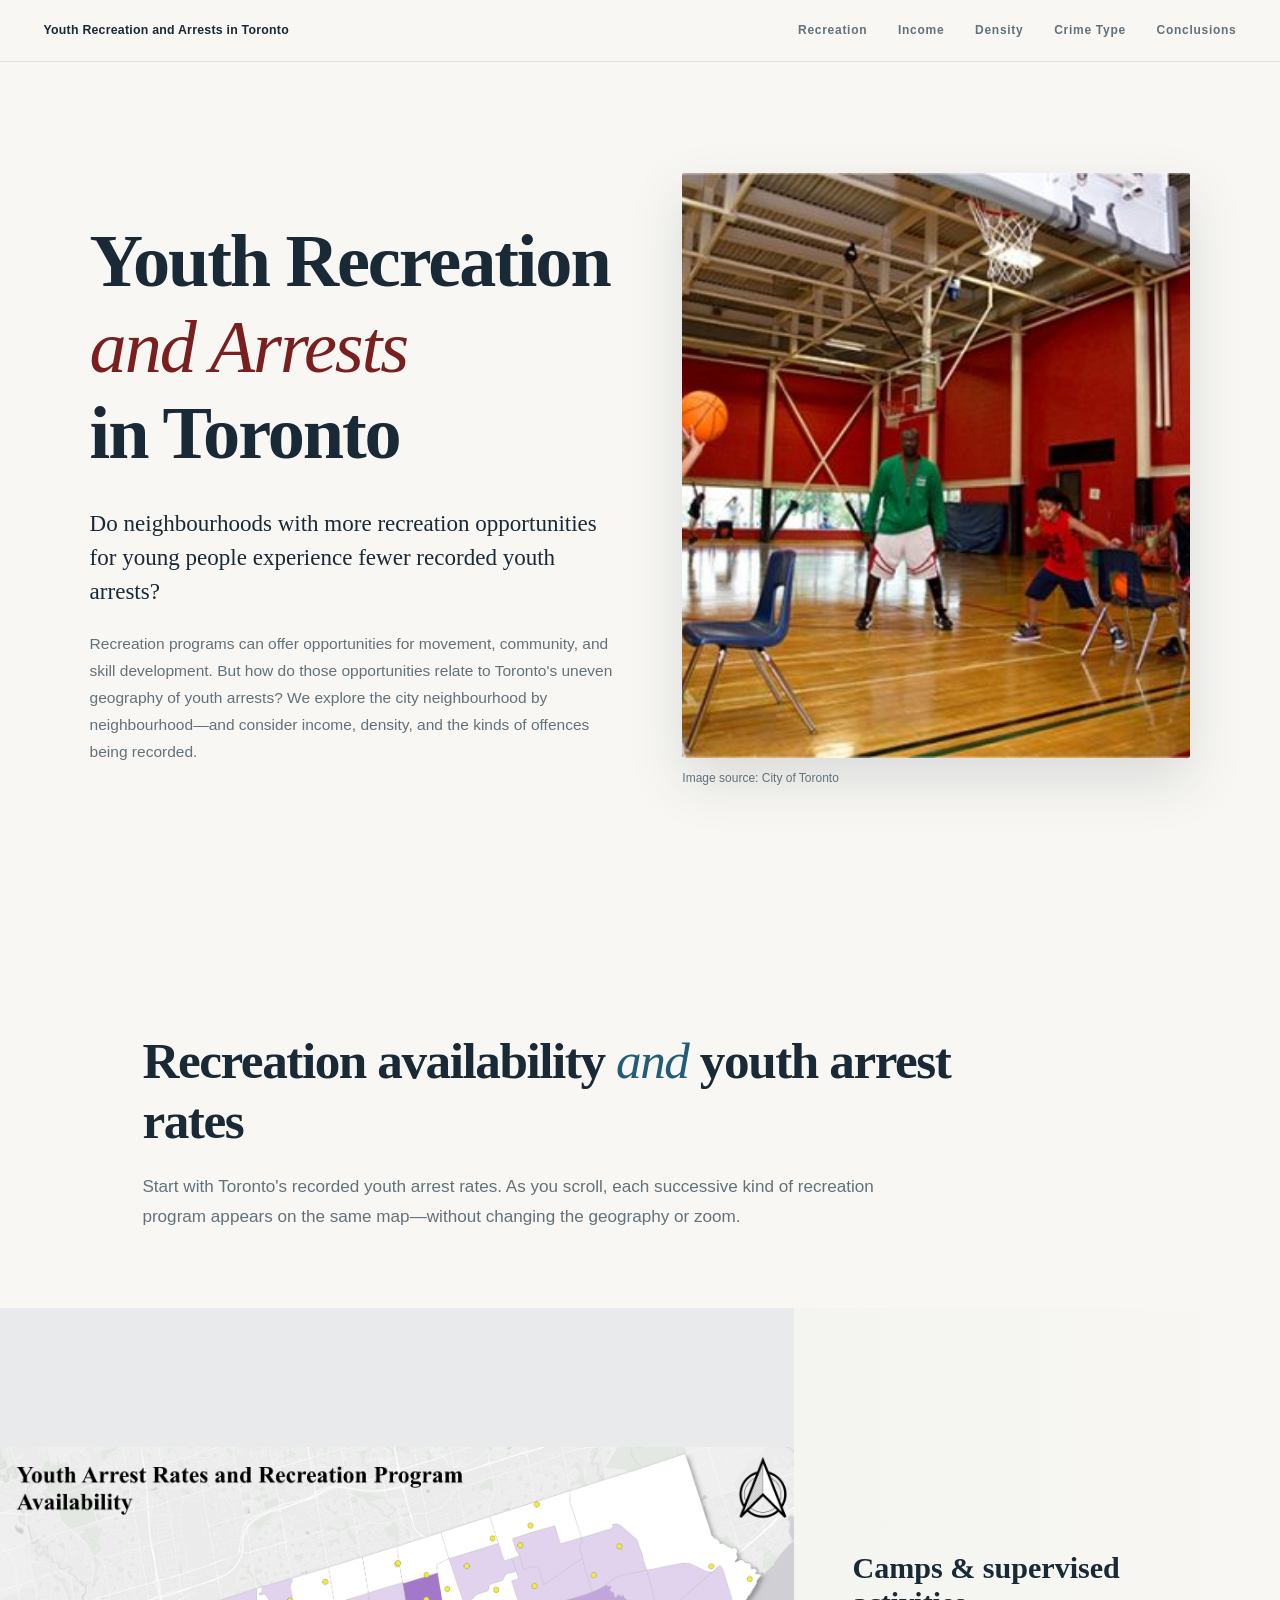
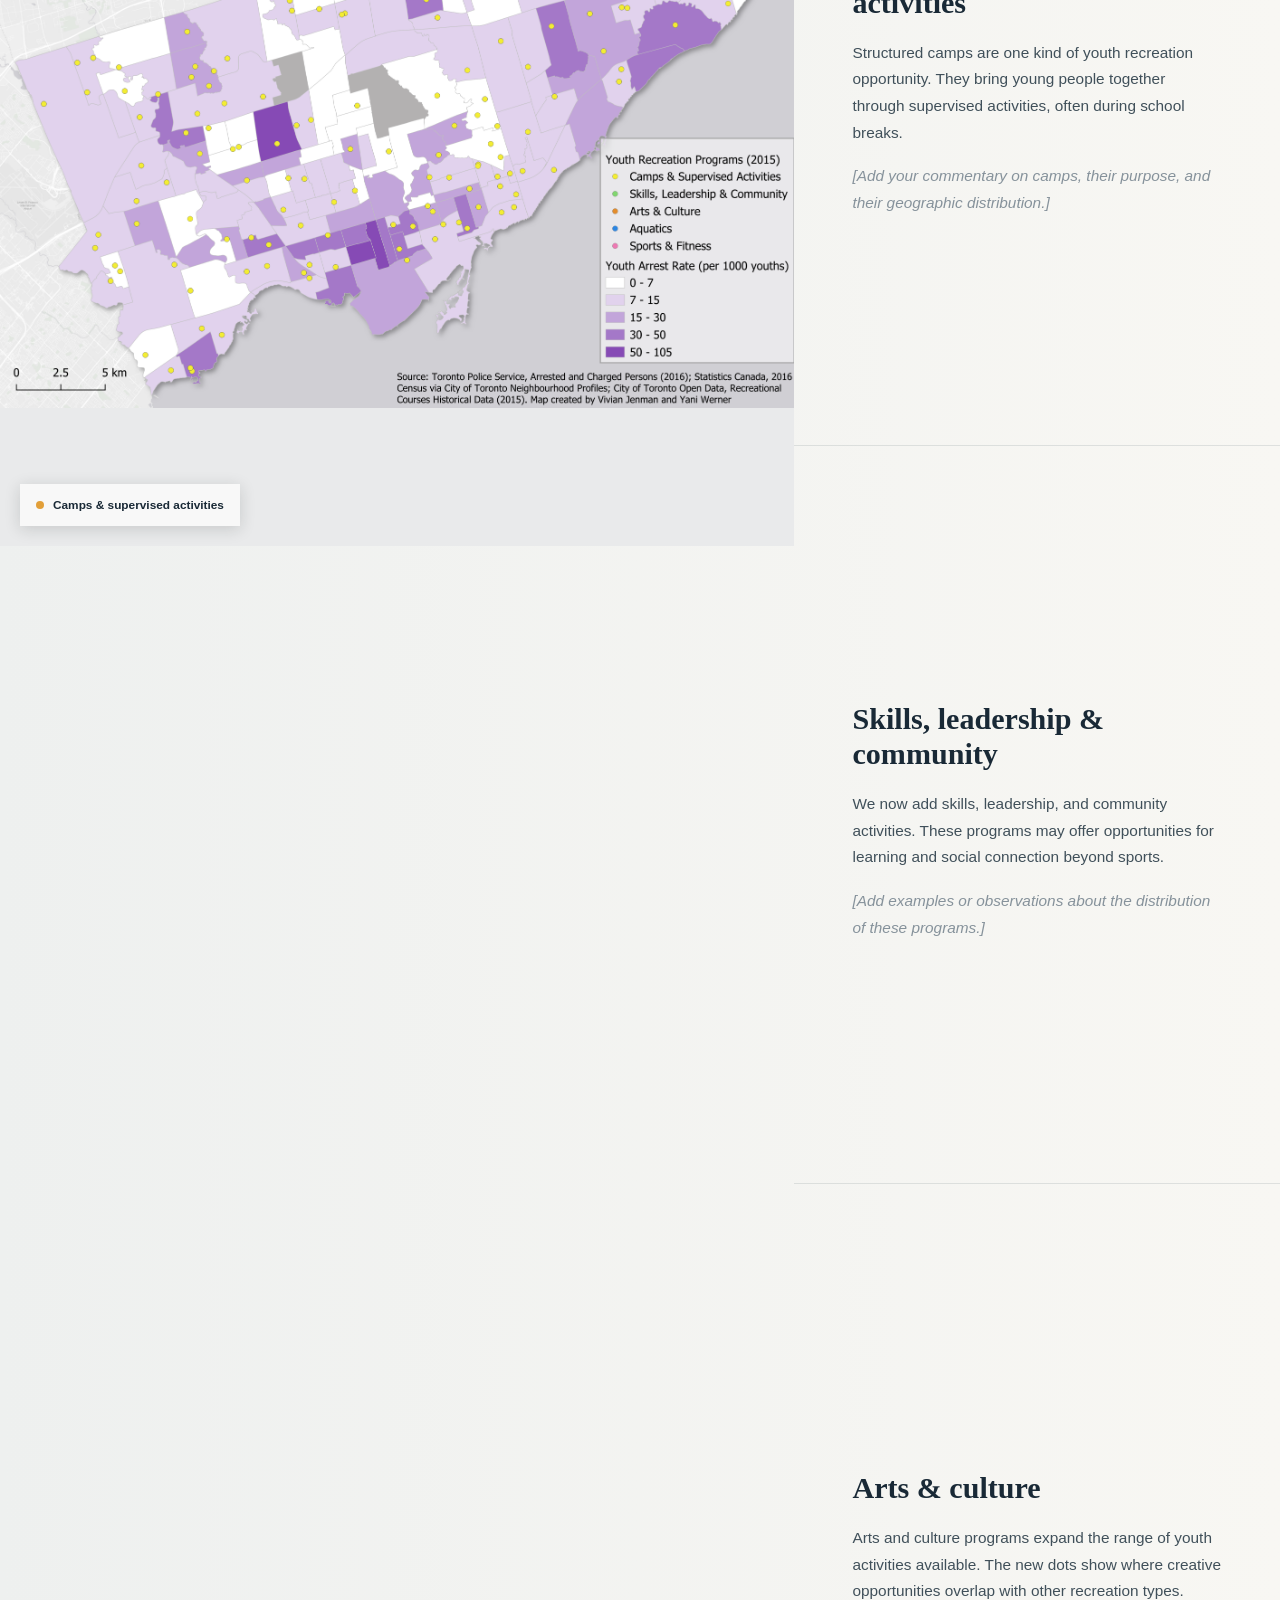
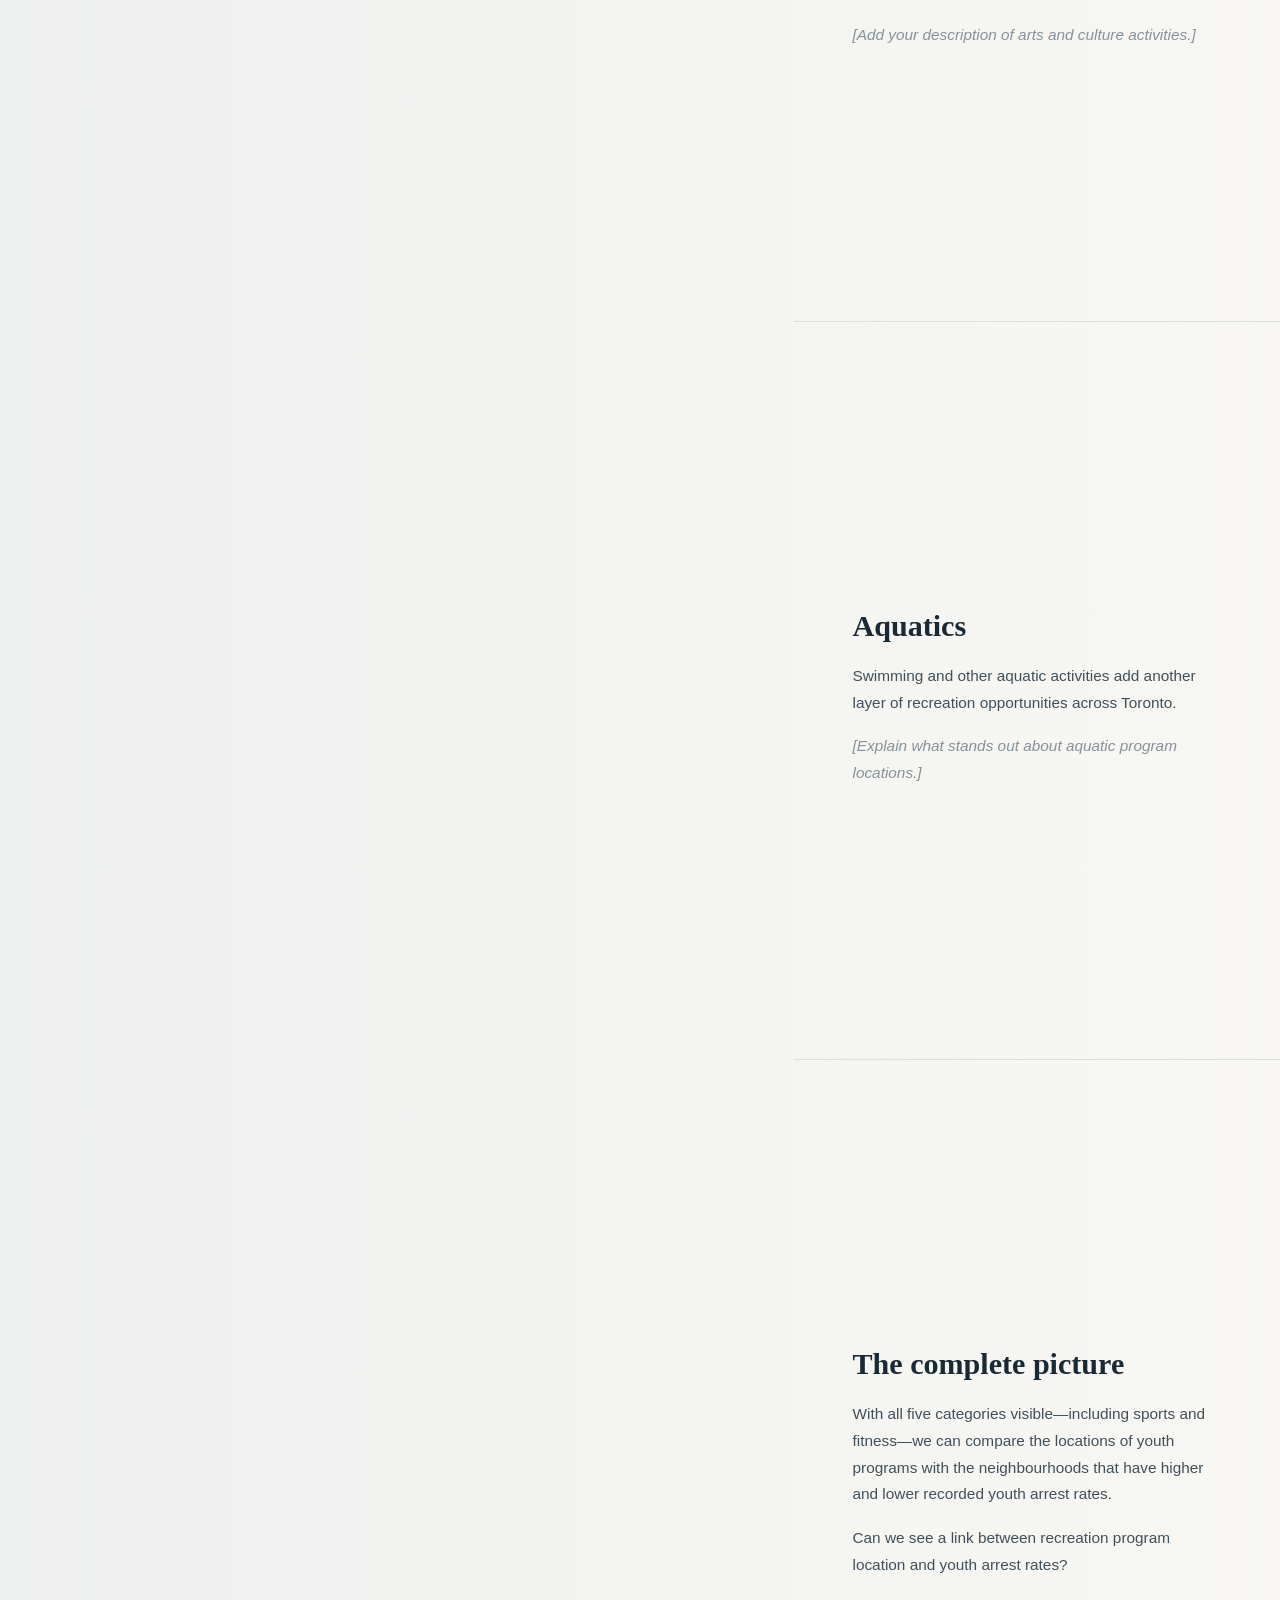
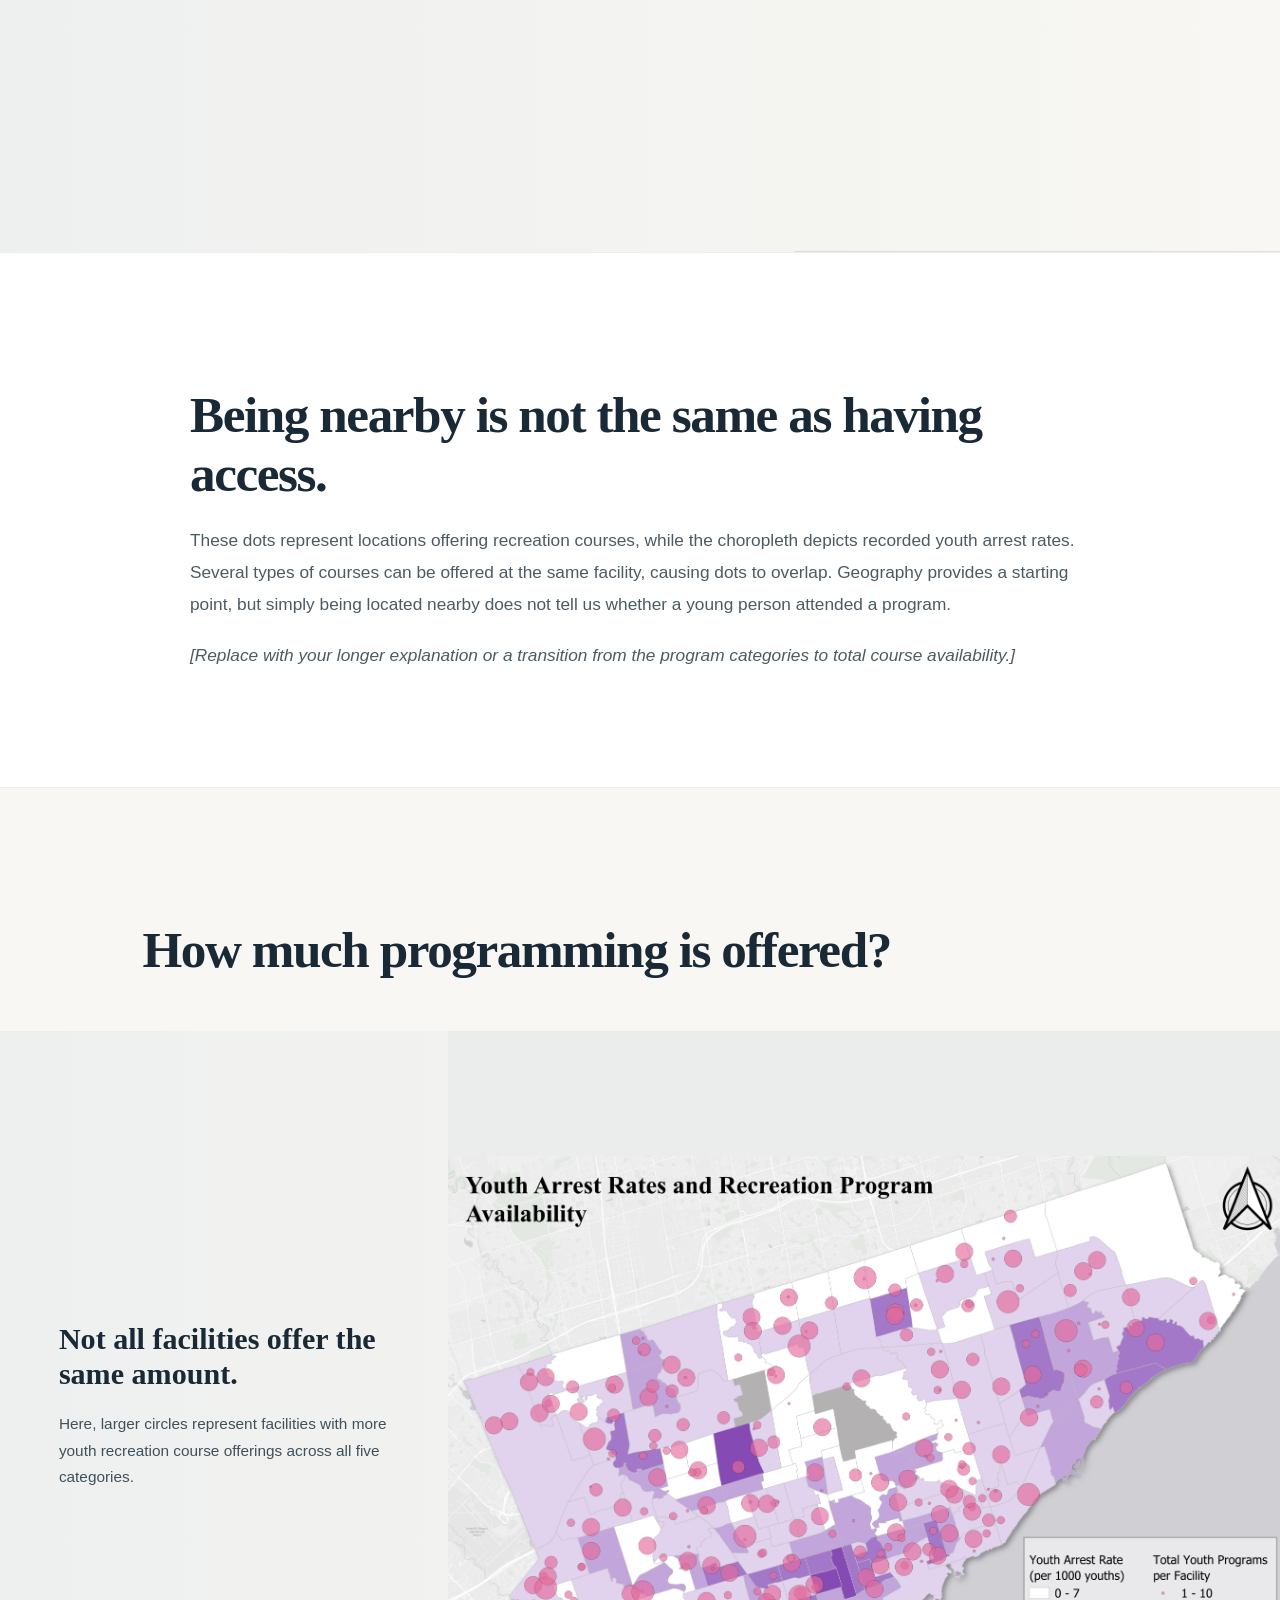
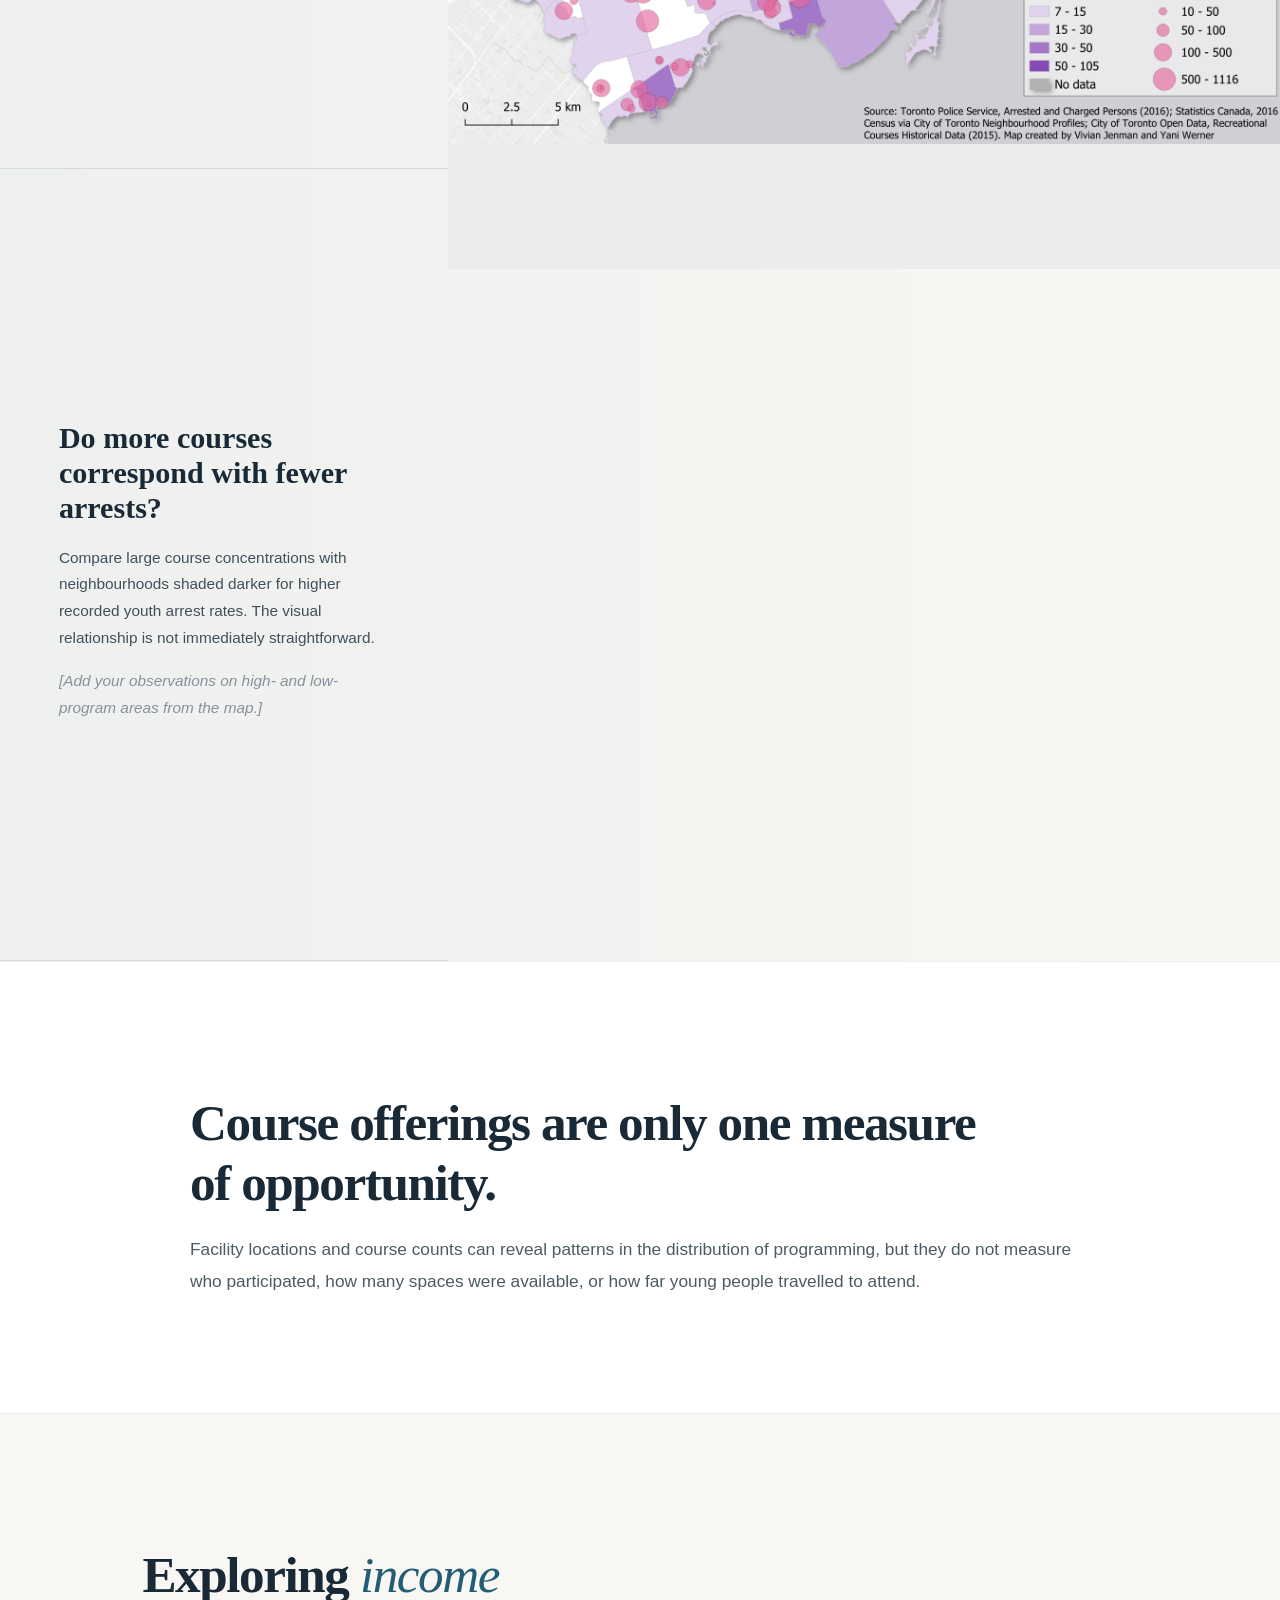
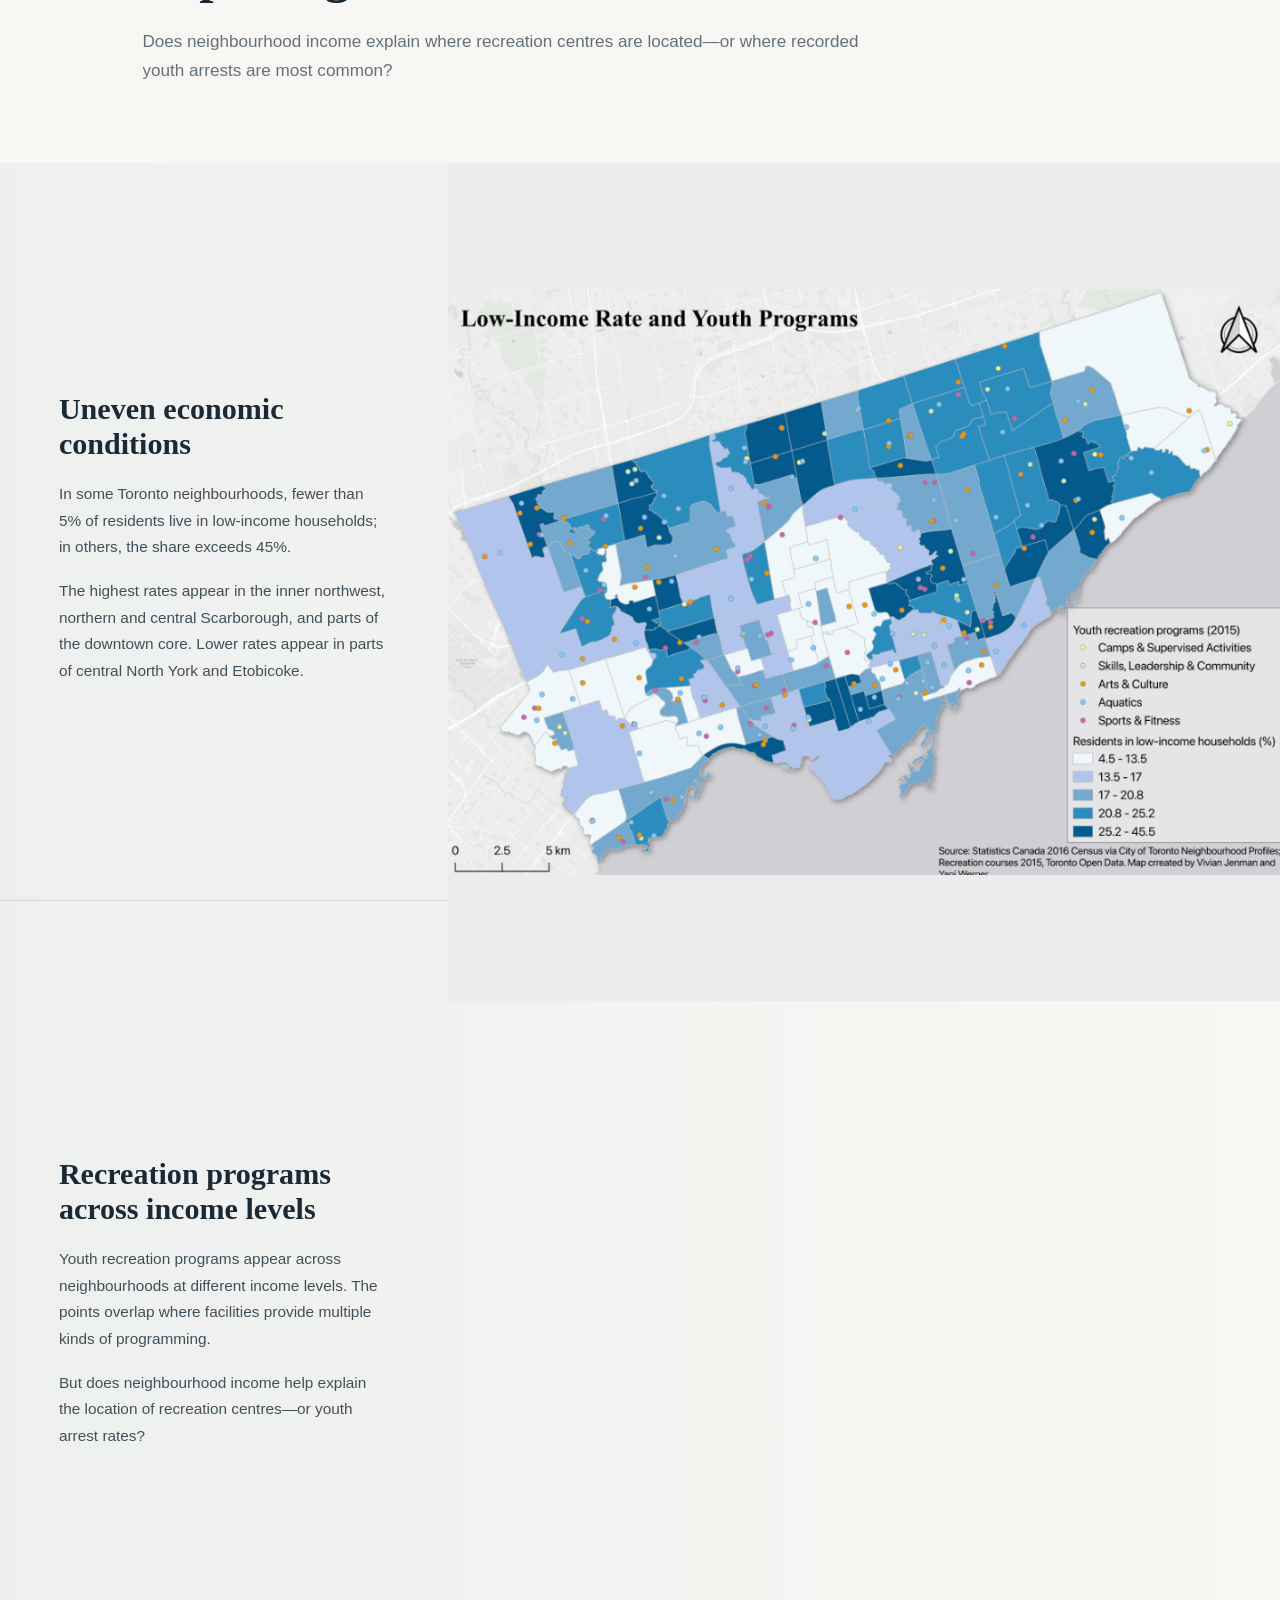
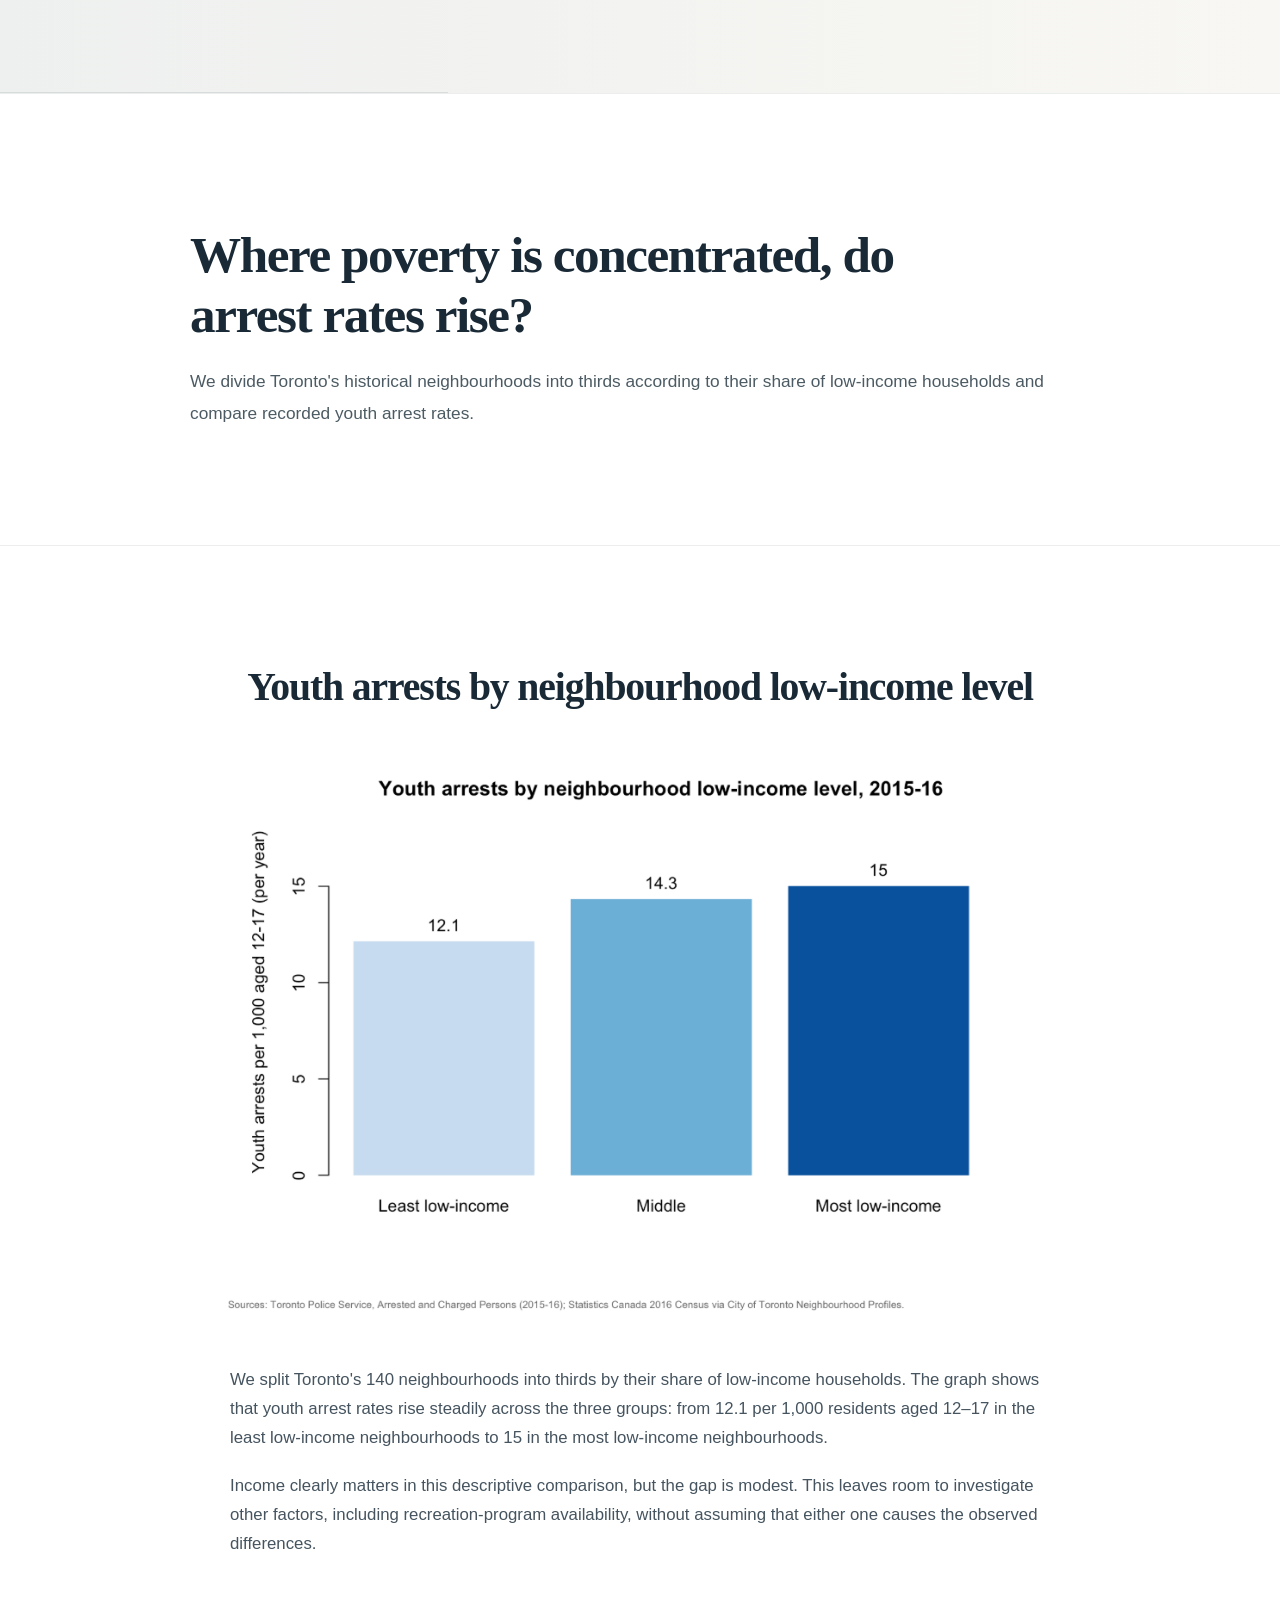
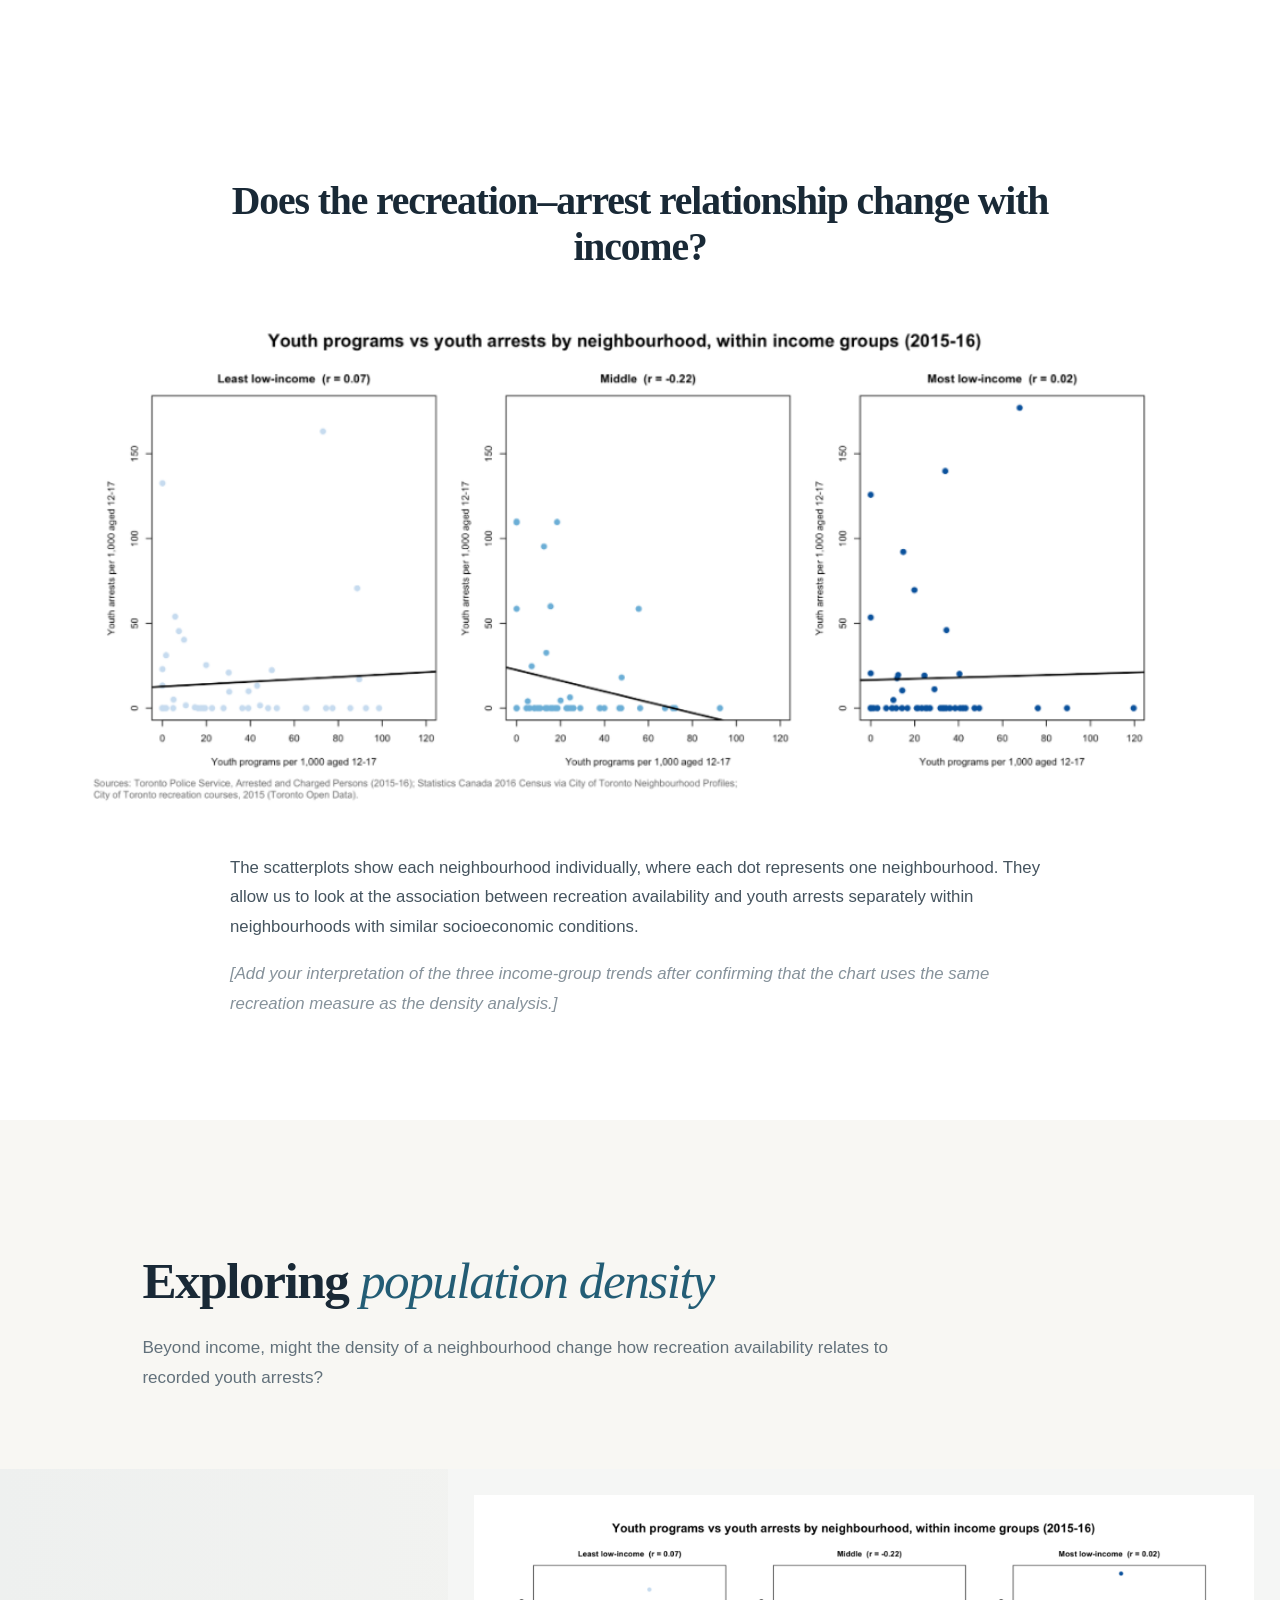
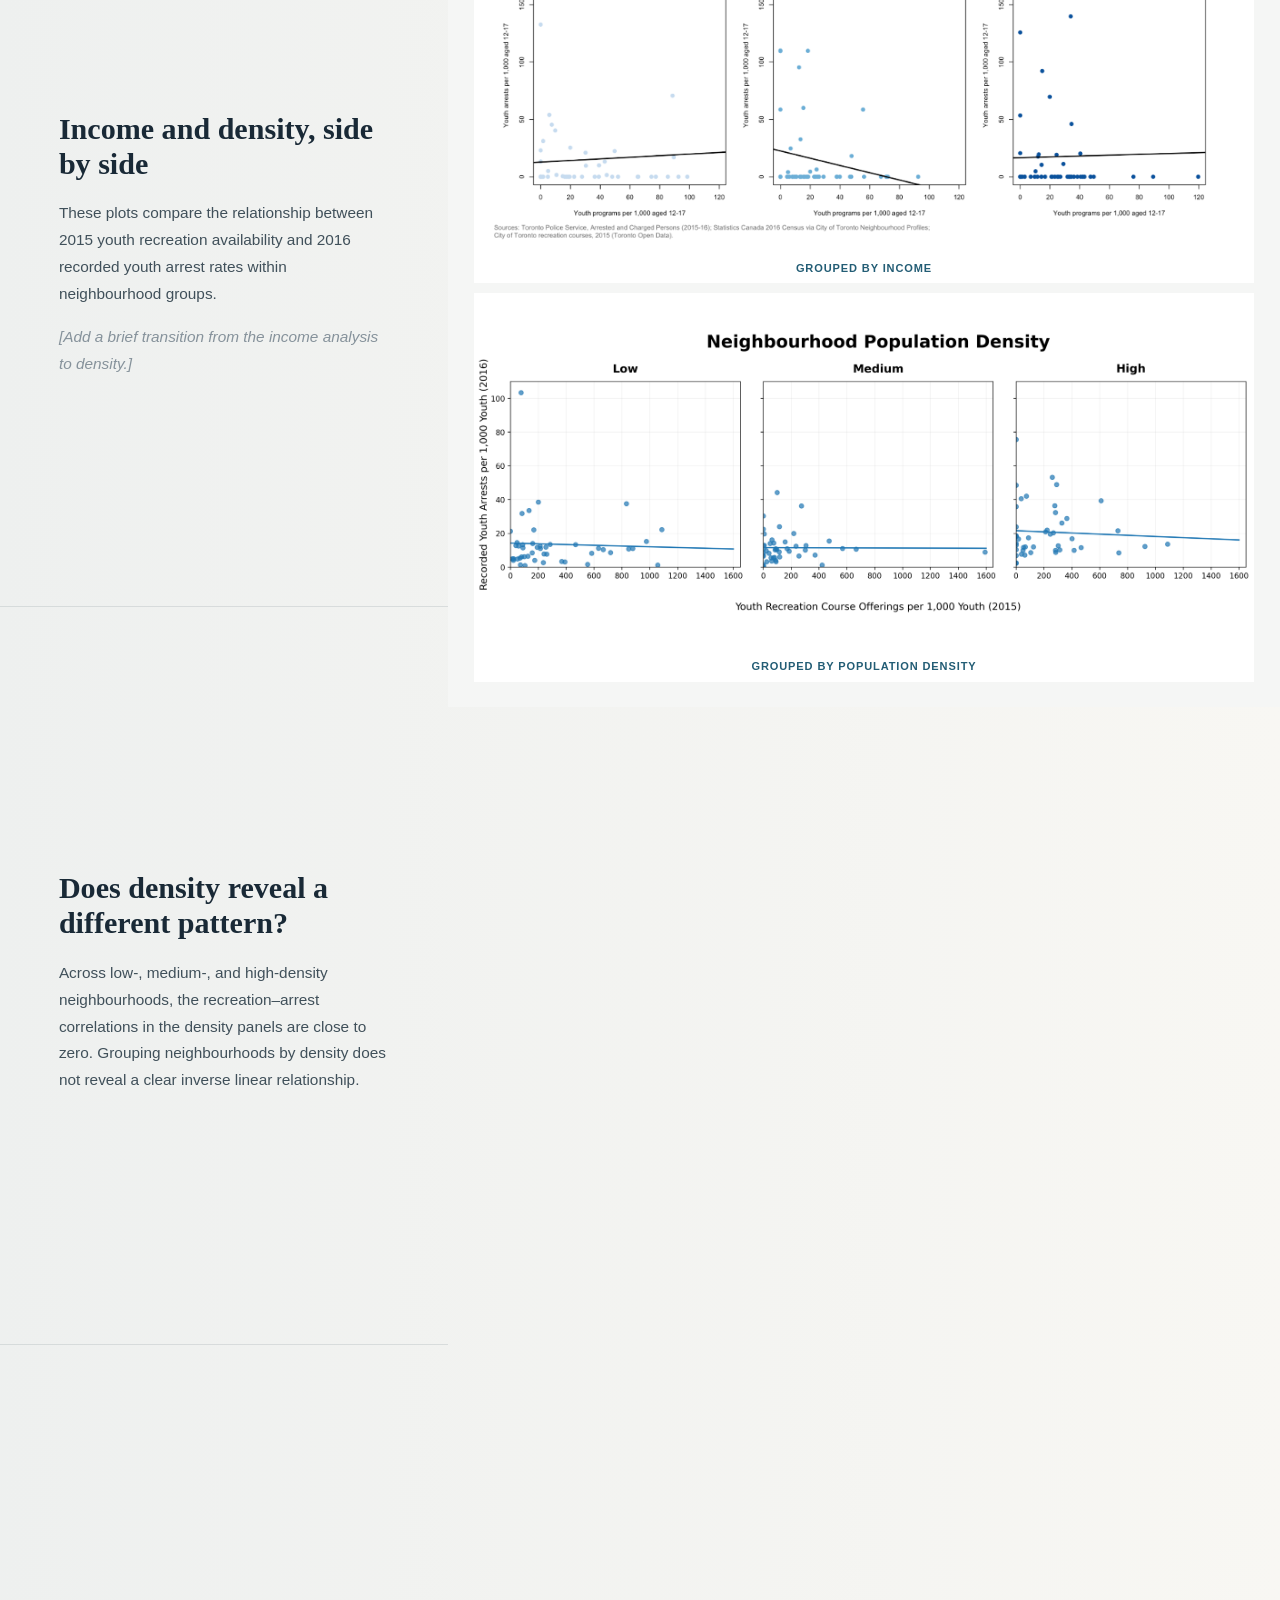
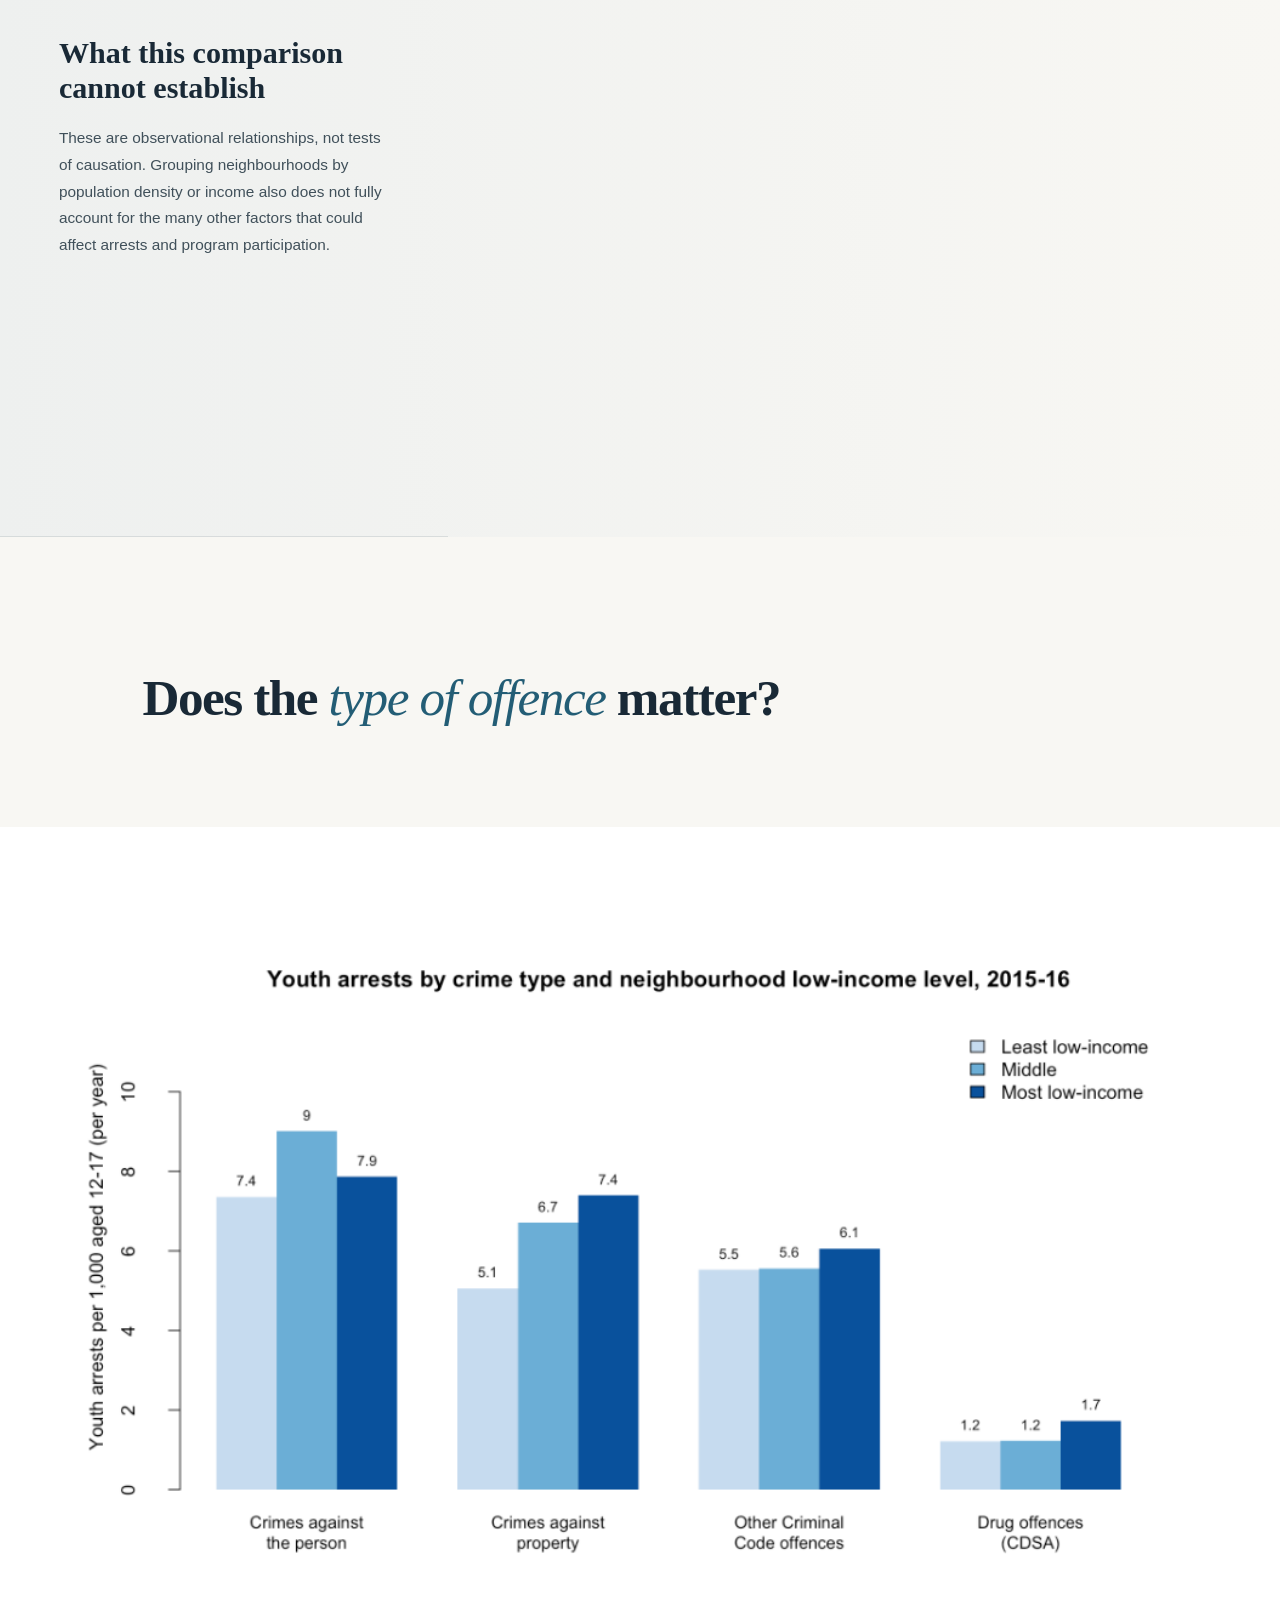
==== storymap/index.html @ 7d63c47b "addstorymapedit" ====
<!DOCTYPE html>
<html lang="en">
<head>
  <meta charset="UTF-8" />
  <meta name="viewport" content="width=device-width, initial-scale=1" />
  <meta name="theme-color" content="#f8f7f3" />
  <meta name="description" content="An urban data story exploring youth recreation availability and recorded youth arrests in Toronto." />
  <title>Youth Recreation and Arrests in Toronto</title>
  <link rel="stylesheet" href="storymap.css" />
  <script src="storymap.js" defer></script>
</head>
<body>
  <a class="skip-link" href="#introduction">Skip to story</a>
  <header class="site-header">
    <a class="brand" href="#top"><span>Youth Recreation and Arrests in Toronto</span></a>
    <nav class="top-nav" aria-label="Main navigation">
      <a href="#recreation">Recreation</a><a href="#income">Income</a><a href="#density">Density</a><a href="#crime-type">Crime Type</a><a href="#conclusion">Conclusions</a>
    </nav>
    <span class="reading-progress" aria-hidden="true"><span id="progress-fill"></span></span>
  </header>

  <main id="top">
    <!-- INTRO: featured image + text -->
    <section class="hero" id="introduction" aria-labelledby="hero-heading">
      <div class="hero-copy">
        <h1 id="hero-heading">Youth Recreation<br /><em>and Arrests</em><br />in Toronto</h1>
        <p class="hero-deck">Do neighbourhoods with more recreation opportunities for young people experience fewer recorded youth arrests?</p>
        <p class="hero-intro">Recreation programs can offer opportunities for movement, community, and skill development. But how do those opportunities relate to Toronto's uneven geography of youth arrests? We explore the city neighbourhood by neighbourhood—and consider income, density, and the kinds of offences being recorded.</p>
      </div>
      <figure class="hero-image">
        <img src="storymapelements/toppicture.jpg" alt="Youth playing basketball in a recreation center" />
        <figcaption>Image source: City of Toronto</figcaption>
      </figure>
    </section>

    <!-- CHAPTER 1: sticky left visual, successive static frame replacement -->
    <section class="chapter-heading" id="recreation">
      <p class="eyebrow">01 / Reading the city</p>
      <h2>Recreation availability <em>and</em> youth arrest rates</h2>
      <p>Start with Toronto's recorded youth arrest rates. As you scroll, each successive kind of recreation program appears on the same map—without changing the geography or zoom.</p>
    </section>
    <section class="scrolly scrolly--visual-left" aria-label="Step-by-step recreation category map">
      <div class="scrolly-visual">
        <div class="sticky-figure frame-swap" data-swap-group="recreation">
          <img class="swap-frame is-active" data-frame="0" src="storymapelements/justcamps.png" alt="Map of youth arrest rates with camp and supervised recreation locations" />
          <img class="swap-frame" data-frame="1" src="storymapelements/campsandskills.png" alt="Map adding skills and community programs" />
          <img class="swap-frame" data-frame="2" src="storymapelements/campsandskillsandarts.png" alt="Map adding arts and culture programs" />
          <img class="swap-frame" data-frame="3" src="storymapelements/campsandskillsandartsandaquatics.png" alt="Map adding aquatic programs" />
          <img class="swap-frame" data-frame="4" src="storymapelements/youtharrestratesandrecprograms.png" alt="Map showing all five categories of youth recreation programs" />
          <div class="figure-tag"><span class="figure-tag__dot"></span><span id="recreation-stage">Camps & supervised activities</span></div>
        </div>
      </div>
      <div class="scrolly-narrative">
        <article class="step" data-swap="recreation" data-step="0"><div class="step-inner"><span class="step-number">01 / 05</span><h3>Camps & supervised activities</h3><p>Structured camps are one kind of youth recreation opportunity. They bring young people together through supervised activities, often during school breaks.</p><p class="placeholder">[Add your commentary on camps, their purpose, and their geographic distribution.]</p></div></article>
        <article class="step" data-swap="recreation" data-step="1"><div class="step-inner"><span class="step-number">02 / 05</span><h3>Skills, leadership & community</h3><p>We now add skills, leadership, and community activities. These programs may offer opportunities for learning and social connection beyond sports.</p><p class="placeholder">[Add examples or observations about the distribution of these programs.]</p></div></article>
        <article class="step" data-swap="recreation" data-step="2"><div class="step-inner"><span class="step-number">03 / 05</span><h3>Arts & culture</h3><p>Arts and culture programs expand the range of youth activities available. The new dots show where creative opportunities overlap with other recreation types.</p><p class="placeholder">[Add your description of arts and culture activities.]</p></div></article>
        <article class="step" data-swap="recreation" data-step="3"><div class="step-inner"><span class="step-number">04 / 05</span><h3>Aquatics</h3><p>Swimming and other aquatic activities add another layer of recreation opportunities across Toronto.</p><p class="placeholder">[Explain what stands out about aquatic program locations.]</p></div></article>
        <article class="step" data-swap="recreation" data-step="4"><div class="step-inner"><span class="step-number">05 / 05</span><h3>The complete picture</h3><p>With all five categories visible—including sports and fitness—we can compare the locations of youth programs with the neighbourhoods that have higher and lower recorded youth arrest rates.</p><p>Can we see a link between recreation program location and youth arrest rates?</p></div></article>
      </div>
    </section>
    <section class="interlude prose-block">
      <p class="eyebrow">What the map can—and cannot—tell us</p>
      <h2>Being nearby is not the same as having access.</h2>
      <p>These dots represent locations offering recreation courses, while the choropleth depicts recorded youth arrest rates. Several types of courses can be offered at the same facility, causing dots to overlap. Geography provides a starting point, but simply being located nearby does not tell us whether a young person attended a program.</p>
      <p class="placeholder">[Replace with your longer explanation or a transition from the program categories to total course availability.]</p>
    </section>

    <!-- SECOND CHAPTER: right-hand sticky image + left text -->
    <section class="chapter-heading chapter-heading--compact"><p class="eyebrow">02 / From places to programming</p><h2>How much programming is offered?</h2></section>
    <section class="scrolly scrolly--visual-right" id="program-volume" aria-label="Total programs per facility">
      <div class="scrolly-visual">
        <figure class="sticky-figure"><img src="storymapelements/nodatabysize.png" alt="Toronto map of youth arrest rates overlaid with proportional circles showing total youth course offerings per facility" /></figure>
      </div>
      <div class="scrolly-narrative">
        <article class="step"><div class="step-inner"><span class="step-number">A closer look</span><h3>Not all facilities offer the same amount.</h3><p>Here, larger circles represent facilities with more youth recreation course offerings across all five categories.</p></div></article>
        <article class="step"><div class="step-inner"><h3>Do more courses correspond with fewer arrests?</h3><p>Compare large course concentrations with neighbourhoods shaded darker for higher recorded youth arrest rates. The visual relationship is not immediately straightforward.</p><p class="placeholder">[Add your observations on high- and low-program areas from the map.]</p></div></article>
      </div>
    </section>
    <section class="interlude prose-block"><p class="eyebrow">A question of availability</p><h2>Course offerings are only one measure of opportunity.</h2><p>Facility locations and course counts can reveal patterns in the distribution of programming, but they do not measure who participated, how many spaces were available, or how far young people travelled to attend.</p></section>

    <!-- INCOME: next sticky panel takes over on scroll -->
    <section class="chapter-heading" id="income"><p class="eyebrow">03 / Neighbourhood circumstances</p><h2>Exploring <em>income</em></h2><p>Does neighbourhood income explain where recreation centres are located—or where recorded youth arrests are most common?</p></section>
    <section class="scrolly scrolly--visual-right" aria-label="Income map and recreation programs">
      <div class="scrolly-visual"><figure class="sticky-figure"><img src="storymapelements/Screenshot%202026-11-18%20092836.png" alt="Low-income rate across Toronto neighbourhoods with coloured points for youth recreation programs" /></figure></div>
      <div class="scrolly-narrative">
        <article class="step"><div class="step-inner"><span class="step-number">Income across the city</span><h3>Uneven economic conditions</h3><p>In some Toronto neighbourhoods, fewer than 5% of residents live in low-income households; in others, the share exceeds 45%.</p><p>The highest rates appear in the inner northwest, northern and central Scarborough, and parts of the downtown core. Lower rates appear in parts of central North York and Etobicoke.</p></div></article>
        <article class="step"><div class="step-inner"><h3>Recreation programs across income levels</h3><p>Youth recreation programs appear across neighbourhoods at different income levels. The points overlap where facilities provide multiple kinds of programming.</p><p>But does neighbourhood income help explain the location of recreation centres—or youth arrest rates?</p></div></article>
      </div>
    </section>
    <section class="interlude prose-block"><p class="eyebrow">From map to measurement</p><h2>Where poverty is concentrated, do arrest rates rise?</h2><p>We divide Toronto's historical neighbourhoods into thirds according to their share of low-income households and compare recorded youth arrest rates.</p></section>

    <!-- NORMAL FULL WIDTH INLINE CHART -->
    <section class="inline-graphic" id="income-bars"><div class="inline-graphic__heading"><span class="eyebrow">Chart / Income</span><h2>Youth arrests by neighbourhood low-income level</h2></div><figure><img src="storymapelements/bluebarchart.png" alt="Bar chart showing youth arrest rates of 12.1, 14.3, and 15 per 1,000 across low-income prevalence groups" /></figure><div class="inline-graphic__prose"><p>We split Toronto's 140 neighbourhoods into thirds by their share of low-income households. The graph shows that youth arrest rates rise steadily across the three groups: from 12.1 per 1,000 residents aged 12–17 in the least low-income neighbourhoods to 15 in the most low-income neighbourhoods.</p><p>Income clearly matters in this descriptive comparison, but the gap is modest. This leaves room to investigate other factors, including recreation-program availability, without assuming that either one causes the observed differences.</p></div></section>

    <!-- INCOME SCATTER AS NORMAL FLOW -->
    <section class="inline-graphic inline-graphic--wide" id="income-scatter"><div class="inline-graphic__heading"><span class="eyebrow">Chart / Within income groups</span><h2>Does the recreation–arrest relationship change with income?</h2></div><figure><img src="storymapelements/incomescatterplots.png" alt="Three scatterplots comparing youth programs and youth arrests across low-income prevalence categories" /></figure><div class="inline-graphic__prose"><p>The scatterplots show each neighbourhood individually, where each dot represents one neighbourhood. They allow us to look at the association between recreation availability and youth arrests separately within neighbourhoods with similar socioeconomic conditions.</p><p class="placeholder">[Add your interpretation of the three income-group trends after confirming that the chart uses the same recreation measure as the density analysis.]</p></div></section>

    <!-- COMPARISON: two graphics stacked on sticky right, text scrolls left -->
    <section class="chapter-heading" id="density"><p class="eyebrow">04 / Another possible explanation</p><h2>Exploring <em>population density</em></h2><p>Beyond income, might the density of a neighbourhood change how recreation availability relates to recorded youth arrests?</p></section>
    <section class="scrolly scrolly--visual-right scrolly--stacked" aria-label="Income and density scatterplot comparison">
      <div class="scrolly-visual">
        <div class="sticky-figure stacked-figures">
          <figure><img src="storymapelements/incomescatterplots.png" alt="Scatterplots of recreation availability and youth arrests grouped by income" /><figcaption>Grouped by income</figcaption></figure>
          <figure><img src="storymapelements/densityscatterplots.png" alt="Scatterplots of recreation availability and youth arrests grouped by population density" /><figcaption>Grouped by population density</figcaption></figure>
        </div>
      </div>
      <div class="scrolly-narrative">
        <article class="step"><div class="step-inner"><span class="step-number">Two ways to compare</span><h3>Income and density, side by side</h3><p>These plots compare the relationship between 2015 youth recreation availability and 2016 recorded youth arrest rates within neighbourhood groups.</p><p class="placeholder">[Add a brief transition from the income analysis to density.]</p></div></article>
        <article class="step"><div class="step-inner"><h3>Does density reveal a different pattern?</h3><p>Across low-, medium-, and high-density neighbourhoods, the recreation–arrest correlations in the density panels are close to zero. Grouping neighbourhoods by density does not reveal a clear inverse linear relationship.</p></div></article>
        <article class="step"><div class="step-inner"><h3>What this comparison cannot establish</h3><p>These are observational relationships, not tests of causation. Grouping neighbourhoods by population density or income also does not fully account for the many other factors that could affect arrests and program participation.</p></div></article>
      </div>
    </section>

    <!-- CRIME TYPE IN NORMAL FLOW -->
    <section class="chapter-heading" id="crime-type"><p class="eyebrow">05 / Beyond an overall rate</p><h2>Does the <em>type of offence</em> matter?</h2></section>
    <section class="inline-graphic inline-graphic--wide"><figure><img src="storymapelements/crimetype.png" alt="Grouped bar chart of youth arrests by offence type and neighbourhood low-income level" /></figure><div class="inline-graphic__prose"><p>Not all youth crime follows the same pattern. Property crime follows poverty most clearly. Crimes against the person are the most common in the chart, but do not rise steadily. Drug and other Criminal Code offences are only slightly higher in the most low-income neighbourhoods.</p><p>If youth programs reduce crime by keeping young people engaged, we might expect a clearer association for opportunity-related offences. However, offence type alone does not identify whether an incident happened in a public space.</p></div></section>

    <!-- FINAL BIVARIATE STICKY RIGHT -->
    <section class="chapter-heading" id="synthesis"><p class="eyebrow">06 / Bringing the evidence together</p><h2>The geography of <em>two variables</em></h2><p>When we look at recreation availability and arrest rates simultaneously, which neighbourhood combinations stand out?</p></section>
    <section class="scrolly scrolly--visual-right" aria-label="Bivariate map of youth programs and arrests">
      <div class="scrolly-visual"><figure class="sticky-figure"><img src="storymapelements/bivariatemapimage.png" alt="Bivariate choropleth of recreation availability and recorded youth arrest rates for Toronto neighbourhoods" /></figure></div>
      <div class="scrolly-narrative">
        <article class="step"><div class="step-inner"><span class="step-number">Bivariate map</span><h3>One neighbourhood, two measures</h3><p>Each colour represents a combination of youth program availability and recorded youth arrest rates. Some neighbourhoods have high programming and low arrests, while others have high values of both.</p></div></article>
        <article class="step"><div class="step-inner"><h3>A relationship without a simple pattern</h3><p>The map highlights why program availability cannot be treated as a straightforward predictor of arrest rates. Similar recreation levels can occur alongside very different outcomes.</p><p class="placeholder">[Add specific neighbourhood examples or observations from the bivariate map.]</p></div></article>
      </div>
    </section>

    <!-- CONCLUSION + SOURCES -->
    <section class="conclusion prose-block" id="conclusion"><p class="eyebrow">07 / Conclusion</p><h2>What can we conclude about recreation and youth arrests?</h2><p>The maps and charts invite us to examine whether more youth recreation availability corresponds with fewer recorded youth arrests. Across Toronto, the descriptive association does not appear simple or consistent.</p><p>Neighbourhood income and density add important context, but the number of available courses alone cannot explain differences in arrest rates. Program availability does not measure attendance, actual access, or program effectiveness.</p><p class="placeholder">[Replace this provisional conclusion with your final interpretation and a forward-looking question for Toronto.]</p><aside class="method-note"><h3>Interpreting these data responsibly</h3><p>Recorded arrests are not the same as offences committed or the probability that a neighbourhood resident will be arrested. Rates use an estimated youth population denominator; recreation points include only locations that could be matched to coordinates. These maps describe associations, not causal effects.</p></aside></section>

    <section class="sources prose-block" id="sources"><h2>Sources</h2><div class="source-list"><article><span>01</span><div><h3>Historical Recreational Courses</h3><p>City of Toronto Open Data · 2015 · youth-eligible course offerings, program types and locations.</p><a href="https://open.toronto.ca/dataset/recreational-courses-historical-data/" target="_blank" rel="noopener noreferrer">Dataset ↗</a></div></article><article><span>02</span><div><h3>Arrested and Charged Persons</h3><p>Toronto Police Service · 2015–2016 · under-18 recorded arrests, aggregated to neighbourhoods.</p><a href="https://data.tps.ca/datasets/4702e79fd2404f7d93dd9866f45d7ec2/explore" target="_blank" rel="noopener noreferrer">Dataset ↗</a></div></article><article><span>03</span><div><h3>2016 Census Neighbourhood Profiles</h3><p>Statistics Canada via City of Toronto · population, youth age estimates, density and low-income prevalence.</p><a href="https://open.toronto.ca/dataset/neighbourhood-profiles/" target="_blank" rel="noopener noreferrer">Dataset ↗</a></div></article><article><span>04</span><div><h3>Historical Toronto Neighbourhood Boundaries</h3><p>City of Toronto Open Data · historical 140-neighbourhood model.</p><a href="https://open.toronto.ca/dataset/neighbourhoods/" target="_blank" rel="noopener noreferrer">Dataset ↗</a></div></article></div></section>
  </main>
  <footer class="site-footer"><a href="#top">Back to top ↑</a></footer>
</body>
</html>
---- storymap/storymap.css ----
:root{--paper:#f8f7f3;--ink:#192936;--muted:#62717b;--blue:#235d75;--accent:#a9c1ce;--line:#e1e3e2;--soft:#edf1f1;--header:62px;--serif:Georgia,'Times New Roman',serif;--sans:Inter,'Segoe UI',Arial,sans}
*{box-sizing:border-box}html{scroll-behavior:smooth;scroll-padding-top:var(--header)}body{margin:0;background:var(--paper);color:var(--ink);font:17px/1.74 var(--sans);-webkit-font-smoothing:antialiased}img{display:block;max-width:100%}a{color:inherit}h1,h2,h3,p,figure{margin:0}h1,h2,h3{line-height:1.16}h1,h2{font-family:var(--serif);letter-spacing:-.028em;font-weight:600}h3{font-family:var(--serif);font-weight:600}p+p{margin-top:1.1em}.skip-link{position:absolute;left:1rem;top:-80px;background:white;padding:.5rem 1rem;z-index:100}.skip-link:focus{top:6px}.site-header{height:var(--header);position:fixed;top:0;left:0;right:0;z-index:50;background:rgba(248,247,243,.93);border-bottom:1px solid var(--line);display:flex;align-items:center;justify-content:space-between;padding:0 clamp(18px,3.4vw,60px);backdrop-filter:blur(15px)}.brand{text-decoration:none;display:flex;align-items:center;gap:12px;font-size:.77rem;text-transform:none;letter-spacing:.02em;font-weight:700}.brand-mark{font:700 24px var(--serif)}.brand-dot{color:#dd8057}.top-nav{display:flex;gap:clamp(16px,2.4vw,40px)}.top-nav a{text-decoration:none;font-size:.75rem;font-weight:650;color:var(--muted);letter-spacing:.06em}.top-nav a:hover{color:var(--blue)}.reading-progress{position:absolute;height:3px;bottom:-1px;left:0;right:0}.reading-progress span{display:block;background:var(--blue);width:0;height:100%;transition:width .12s linear}.eyebrow{font-size:.73rem;text-transform:uppercase;letter-spacing:.18em;color:var(--blue);font-weight:750}.hero{min-height:calc(100vh - var(--header));margin-top:var(--header);display:grid;grid-template-columns:minmax(400px,1.02fr) minmax(380px,.98fr);gap:clamp(35px,5vw,100px);padding:clamp(42px,6vw,96px) clamp(22px,7vw,128px);align-items:center}.hero-copy{max-width:640px}.hero h1{font-size:clamp(3.2rem,5.8vw,6.5rem);margin:22px 0 29px}.hero h1 em{font-style:italic;font-weight:400;color:#7a1f1f}.chapter-heading h2 em{font-style:italic;font-weight:400;color:var(--blue)}.hero-deck{font:400 clamp(1.24rem,1.8vw,1.65rem)/1.48 var(--serif);max-width:600px}.hero-intro{max-width:570px;margin-top:23px;color:var(--muted);font-size:.97rem}.hero-image{position:relative;min-width:0}.hero-image img{width:100%;height:min(65vh,620px);object-fit:cover;border-radius:2px;box-shadow:0 22px 55px rgba(15,38,52,.13)}.hero-image figcaption{margin-top:10px;color:var(--muted);font-size:.75rem}.scroll-cue{display:inline-flex;gap:18px;align-items:center;text-decoration:none;margin-top:32px;border-bottom:1px solid var(--blue);color:var(--blue);font-size:.81rem;font-weight:700;letter-spacing:.03em;padding-bottom:7px}.chapter-heading{padding:clamp(68px,9vw,140px) clamp(28px,8vw,150px) clamp(45px,6vw,84px);max-width:1200px;margin:auto}.chapter-heading h2,.prose-block h2{font-size:clamp(2.35rem,4vw,4.5rem);margin:16px 0 22px;max-width:900px}.chapter-heading>p:last-child{max-width:750px;color:var(--muted);font-size:1.07rem}.chapter-heading--compact{padding-bottom:30px}.scrolly{display:grid;align-items:start;position:relative;background:linear-gradient(90deg,#eef0ef 0%,#f8f7f3 100%)}.scrolly--visual-left{grid-template-columns:minmax(0,62%) minmax(0,38%)}.scrolly--visual-right{grid-template-columns:minmax(0,35%) minmax(0,65%)}.scrolly--visual-right .scrolly-visual{grid-column:2;grid-row:1}.scrolly--visual-right .scrolly-narrative{grid-column:1;grid-row:1}.scrolly-visual{position:sticky;top:var(--header);height:calc(100vh - var(--header));align-self:start;min-width:0;overflow:hidden;background:#e8e8e7}.sticky-figure{width:100%;height:100%;position:relative;margin:0;display:grid;place-items:center;overflow:hidden}.sticky-figure>img{width:100%;height:100%;object-fit:contain;background:#ebecec}.scrolly--visual-left .sticky-figure>img{background:#e9eaeb}.frame-swap{isolation:isolate}.swap-frame{position:absolute;inset:0;width:100%;height:100%;object-fit:contain;visibility:hidden;opacity:0;transition:none}.swap-frame.is-active{visibility:visible;opacity:1}.figure-tag{position:absolute;left:20px;bottom:20px;z-index:2;background:rgba(250,250,249,.93);box-shadow:0 3px 16px rgba(22,29,32,.16);padding:11px 16px;display:flex;align-items:center;gap:9px;font-size:.74rem;font-weight:700;max-width:calc(100% - 40px)}.figure-tag__dot{height:8px;width:8px;border-radius:50%;background:#e29f39;flex:0 0 auto}.figure-foot{position:absolute;bottom:0;left:0;right:0;padding:10px 18px;font-size:.72rem;color:#3d4b50;background:rgba(250,250,250,.95);text-align:center}.scrolly-narrative{position:relative;min-width:0}.step{min-height:82vh;display:flex;align-items:center;padding:clamp(28px,4vw,75px) clamp(23px,4.6vw,76px);border-bottom:1px solid rgba(122,133,139,.2)}.step:last-child{min-height:88vh}.step-inner{max-width:440px;margin-inline:auto}.step-number{font-size:.75rem;text-transform:uppercase;letter-spacing:.17em;font-weight:750;color:var(--blue)}.step h3{font-size:clamp(1.75rem,2.35vw,2.65rem);margin:14px 0 19px}.step p{font-size:clamp(.96rem,1.15vw,1.07rem);color:#40505a}.step p.placeholder,.placeholder{color:#86929b;font-style:italic}.interlude{background:#fff;border-top:1px solid #eceeee;border-bottom:1px solid #eceeee}.prose-block{padding:clamp(72px,9vw,145px) max(30px,calc((100vw - 900px)/2));}.prose-block>p:not(.eyebrow){font-size:1.08rem;color:#4c5b63;line-height:1.85}.prose-block h2{max-width:820px}.inline-graphic{padding:clamp(70px,8vw,125px) 5vw;background:#fff}.inline-graphic__heading{text-align:center;margin-bottom:35px}.inline-graphic__heading h2{font-size:clamp(2.1rem,3.1vw,3.6rem);max-width:900px;margin:15px auto 0}.inline-graphic figure{max-width:850px;margin:auto}.inline-graphic img{width:100%;height:auto;object-fit:contain}.inline-graphic figcaption{text-align:center;color:var(--muted);font-size:.78rem;margin-top:12px}.inline-graphic__prose{max-width:820px;margin:44px auto 0;font-size:1.05rem;color:#45545f}.inline-graphic--wide figure{max-width:1200px}.scrolly--stacked .sticky-figure{display:flex;flex-direction:column;justify-content:center;gap:10px;padding:clamp(12px,2vw,26px);background:#f5f6f5}.stacked-figures figure{width:100%;height:calc((100% - 10px)/2);display:flex;flex-direction:column;justify-content:center;min-height:0;overflow:hidden;background:#fff}.stacked-figures figure img{width:100%;min-height:0;flex:1;object-fit:contain}.stacked-figures figure figcaption{font-size:.69rem;text-align:center;padding:5px 0;color:var(--blue);text-transform:uppercase;letter-spacing:.08em;font-weight:750}.conclusion{background:#e8eeef}.method-note{margin-top:40px;padding:24px 28px;border-left:3px solid var(--blue);background:rgba(255,255,255,.55)}.method-note h3{font-size:1.18rem;margin-bottom:11px}.method-note p{color:#53616a;font-size:.9rem}.sources{background:#fff}.source-list{margin-top:30px;border-top:1px solid var(--line)}.source-list article{display:grid;grid-template-columns:40px 1fr;gap:15px;padding:22px 0;border-bottom:1px solid var(--line)}.source-list article>span{color:var(--blue);font-size:.75rem;font-weight:700}.source-list h3{font:600 1.25rem var(--serif);margin-bottom:8px}.source-list p{font-size:.93rem;color:var(--muted)}.source-list a{display:inline-block;margin-top:7px;font-size:.8rem;color:var(--blue);font-weight:700}.site-footer{display:flex;justify-content:space-between;flex-wrap:wrap;gap:14px;padding:27px 4vw;background:#172a36;color:#fff;font-size:.73rem;letter-spacing:.04em}.site-footer a{text-decoration:none}.site-footer a:hover{text-decoration:underline}
@media(max-width:1000px){.hero{grid-template-columns:1fr 1fr;padding-inline:4vw;gap:3vw}.hero h1{font-size:clamp(2.6rem,5.7vw,4.8rem)}.scrolly--visual-left{grid-template-columns:58% 42%}.scrolly--visual-right{grid-template-columns:40% 60%}.step{padding-inline:25px}.step h3{font-size:1.85rem}}
@media(max-width:720px){:root{--header:55px}.site-header{padding-inline:15px}.top-nav{gap:12px}.top-nav a{font-size:.66rem}.brand{font-size:.64rem}.brand-mark{font-size:19px}.hero{display:flex;flex-direction:column;padding:50px 22px 35px;min-height:0;gap:30px}.hero h1{font-size:clamp(2.9rem,12vw,4.5rem)}.hero-image{width:100%}.hero-image img{height:42vh;min-height:280px}.chapter-heading{padding:73px 22px 35px}.chapter-heading h2,.prose-block h2{font-size:2.35rem}.scrolly,.scrolly--visual-left,.scrolly--visual-right{display:block}.scrolly-visual,.scrolly--visual-right .scrolly-visual{position:sticky;top:var(--header);height:43vh;z-index:1}.sticky-figure{background:#e9e9e9}.scrolly-narrative,.scrolly--visual-right .scrolly-narrative{position:relative;z-index:2}.step{min-height:63vh;padding:40px 23px;align-items:center;background:rgba(248,247,243,.97);margin-bottom:12vh}.step:last-child{margin-bottom:0;min-height:60vh}.step-inner{max-width:550px}.step h3{font-size:1.9rem}.figure-tag{bottom:8px;left:8px;font-size:.62rem;padding:7px 10px}.figure-foot{font-size:.58rem;padding:4px 8px}.prose-block{padding:72px 24px}.inline-graphic{padding:65px 20px}.inline-graphic__prose{margin-top:30px}.scrolly--stacked .scrolly-visual{height:57vh}.scrolly--stacked .sticky-figure{padding:8px;gap:5px}.stacked-figures figure{height:calc((100% - 5px)/2)}.stacked-figures figure figcaption{font-size:.57rem;padding:2px}.site-footer{font-size:.65rem}}
@media(max-width:410px){.top-nav a:nth-child(2),.top-nav a:nth-child(3){display:none}}
@media(prefers-reduced-motion:reduce){html{scroll-behavior:auto}*,*::before,*::after{transition:none!important;animation:none!important}}
.eyebrow,.step-number{display:none}
.site-footer{justify-content:center;align-items:center;text-align:center}
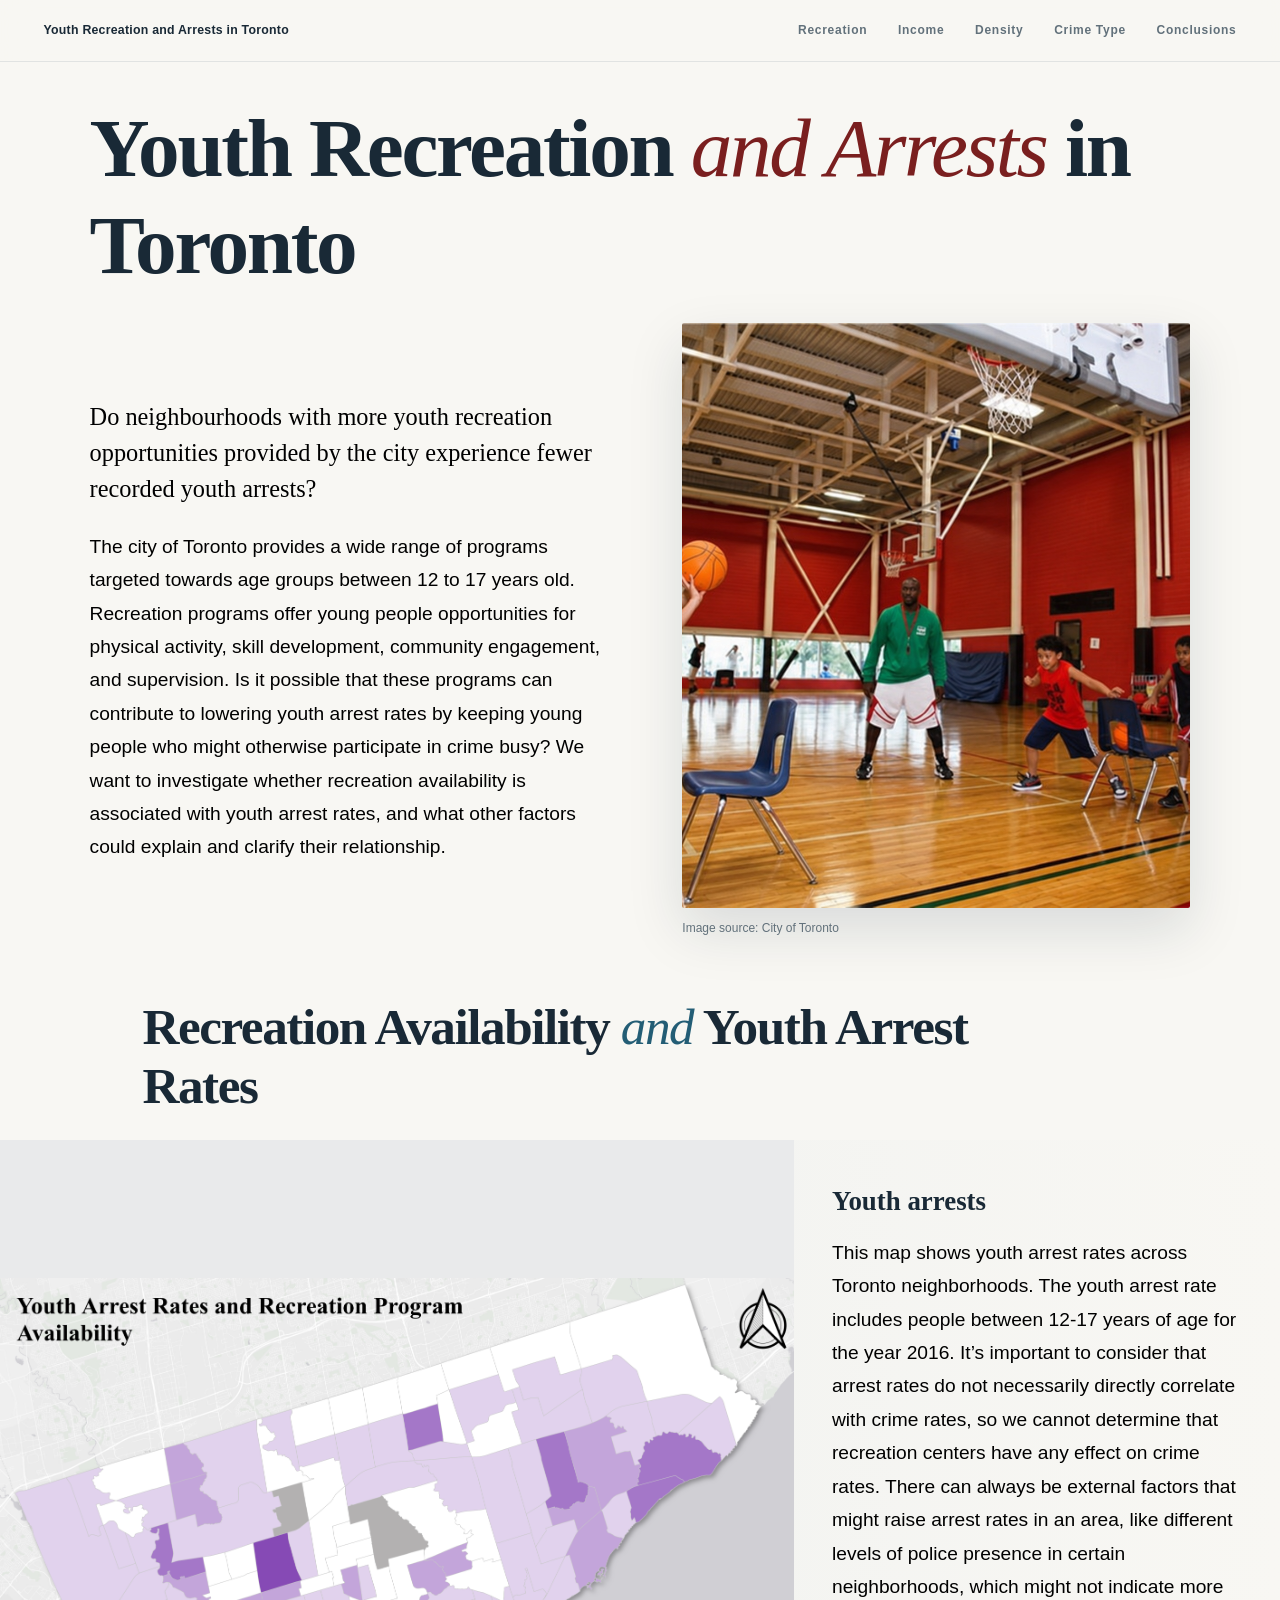
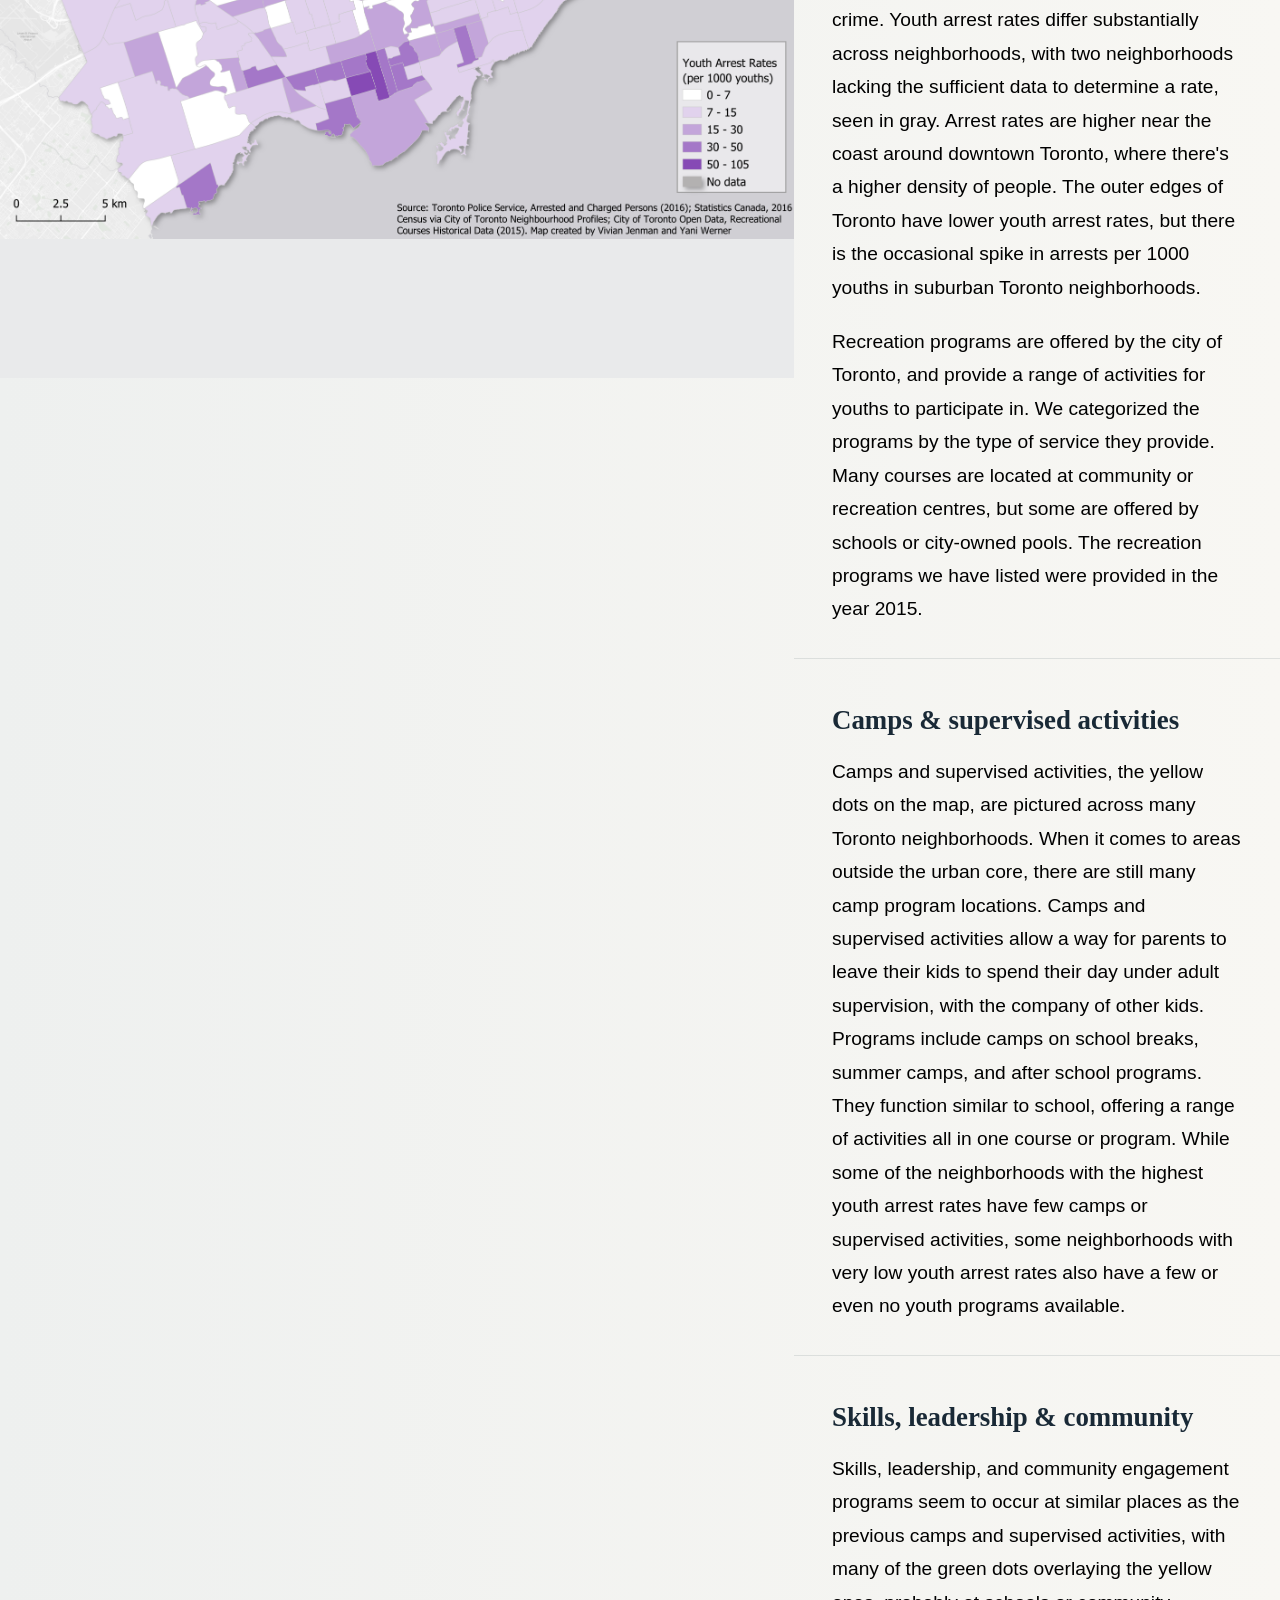
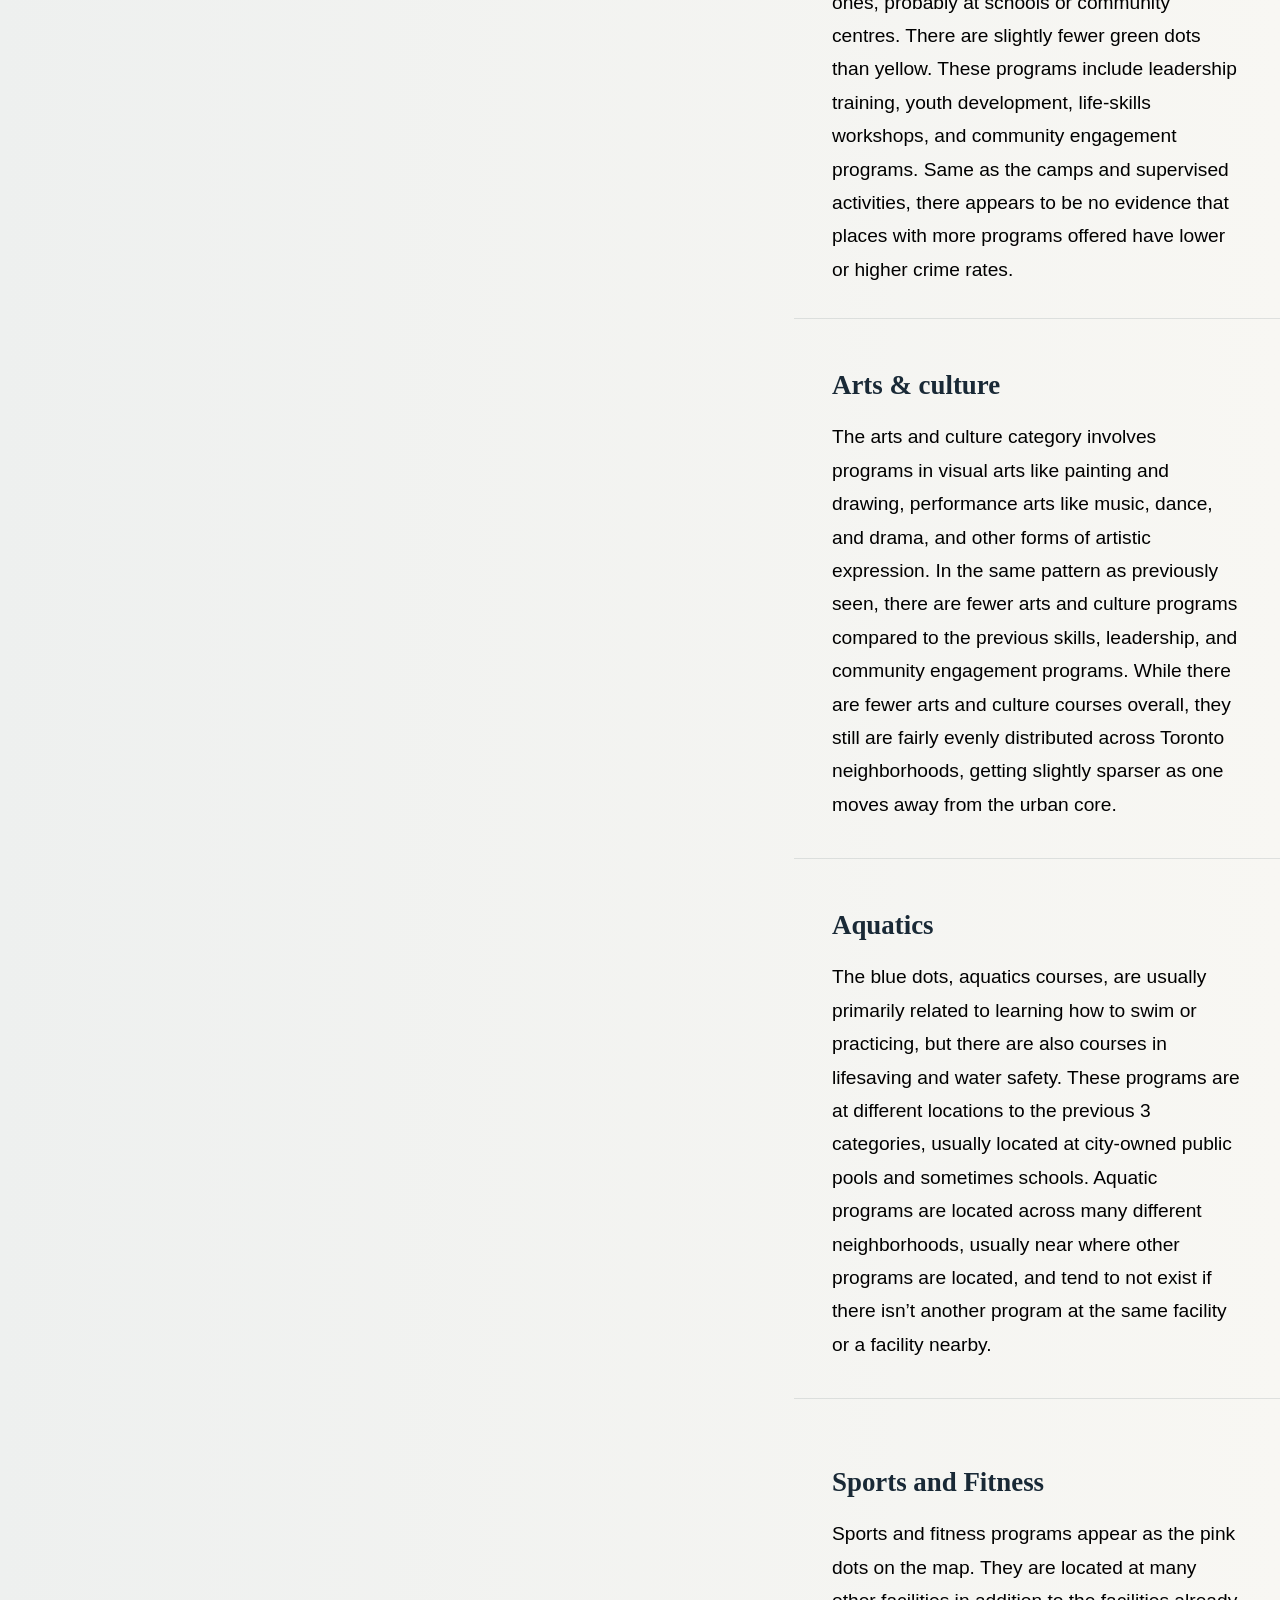
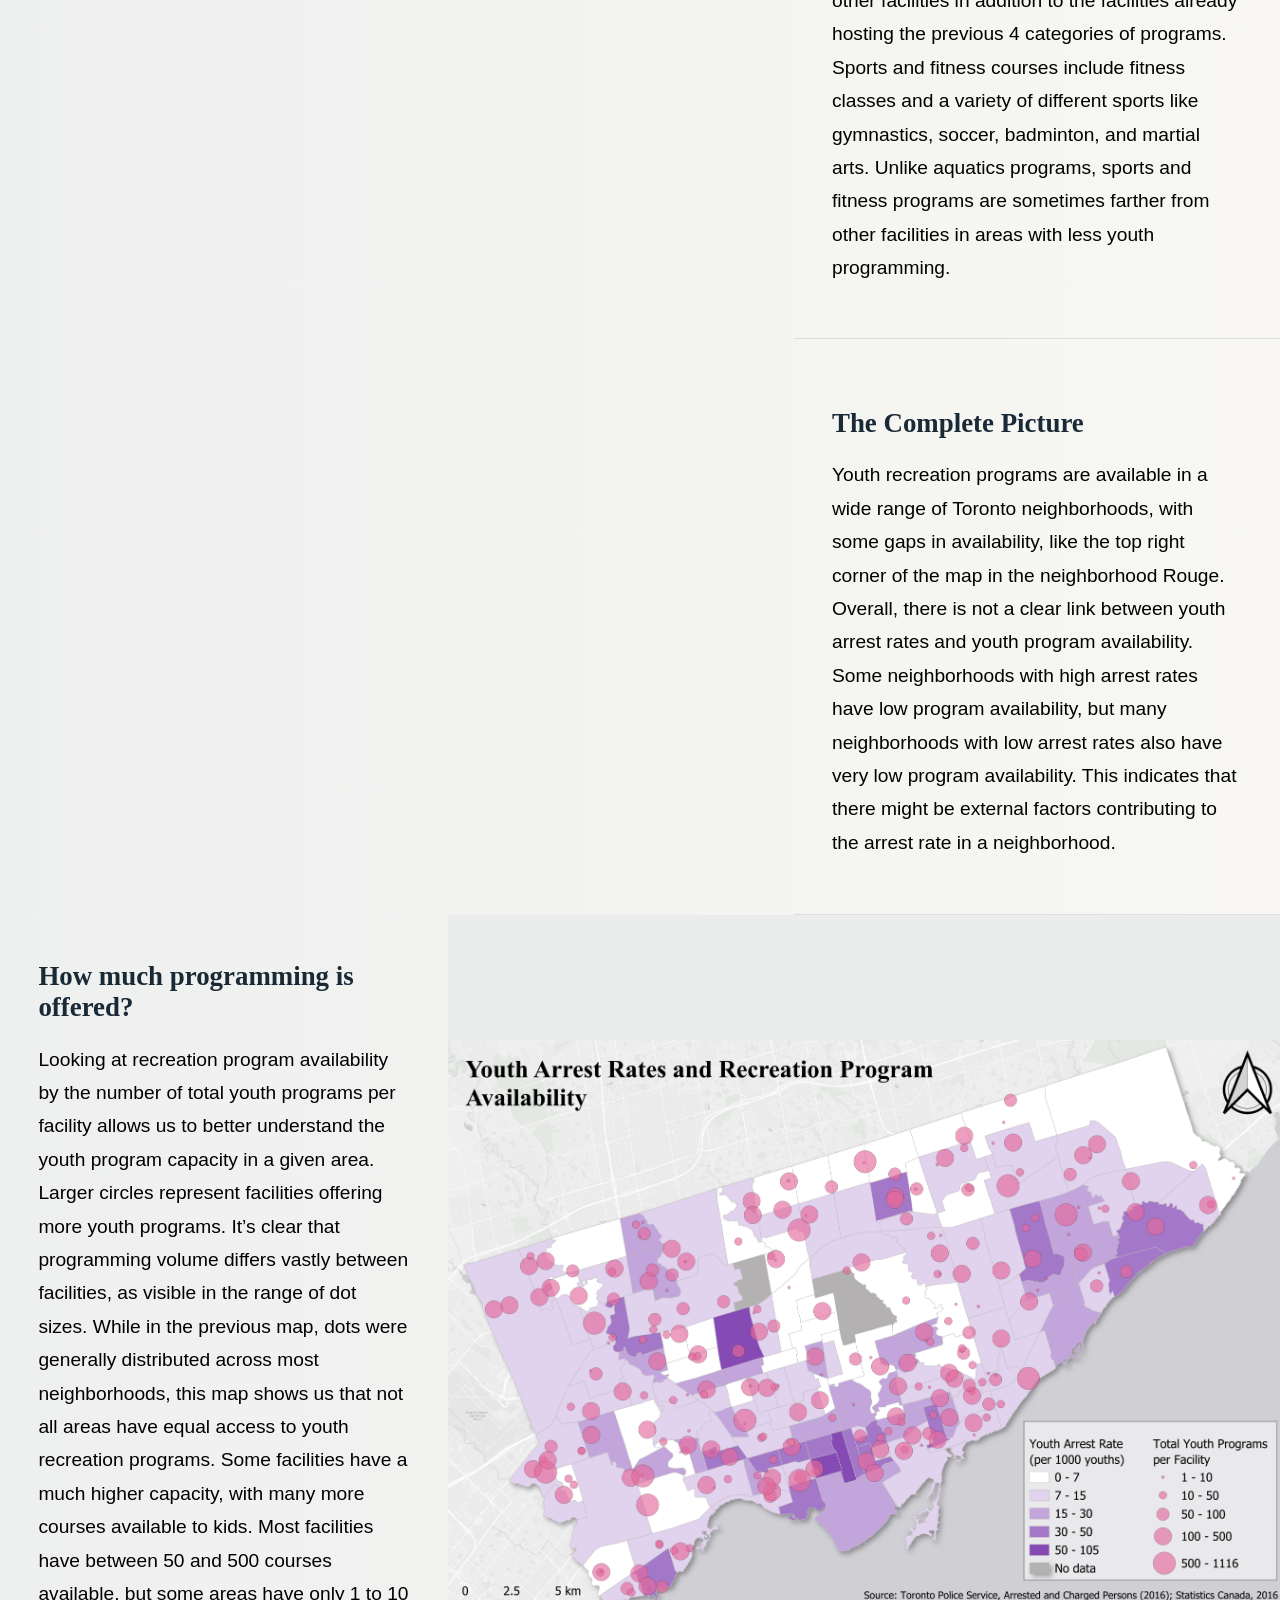
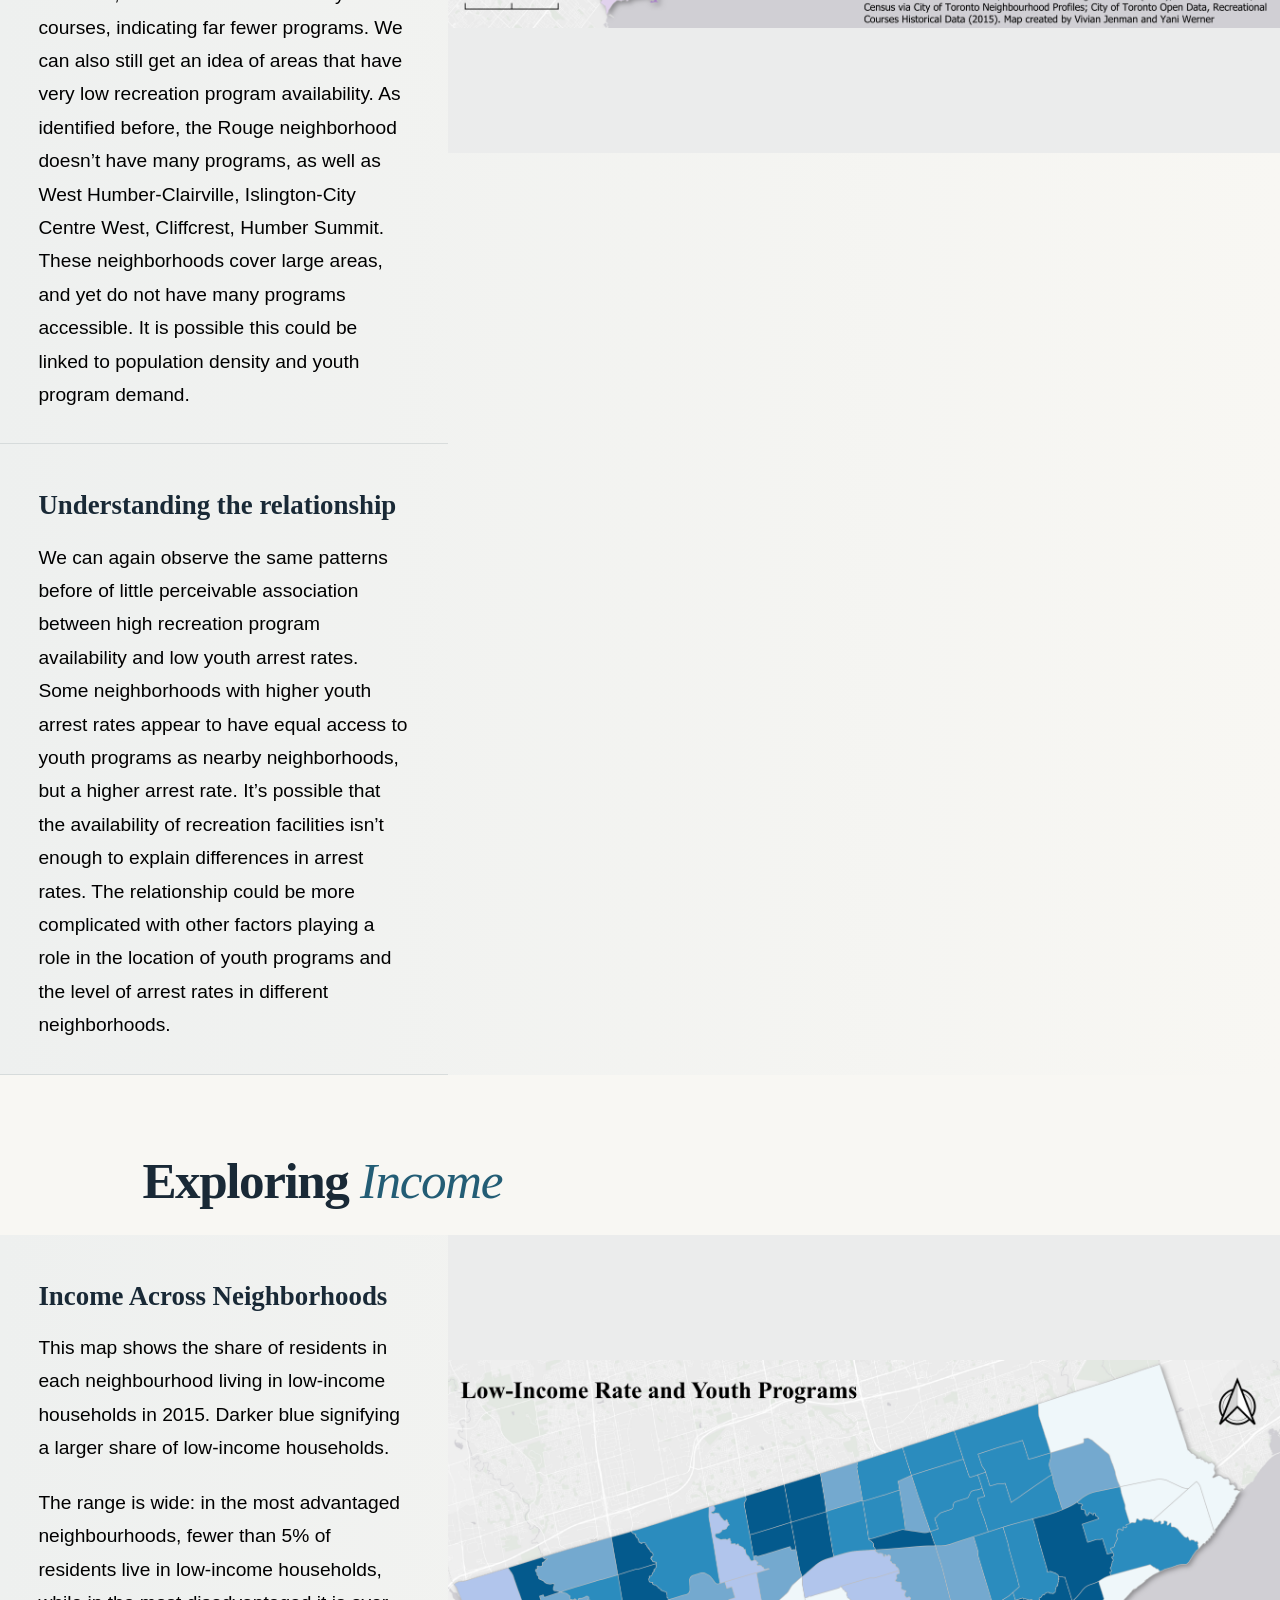
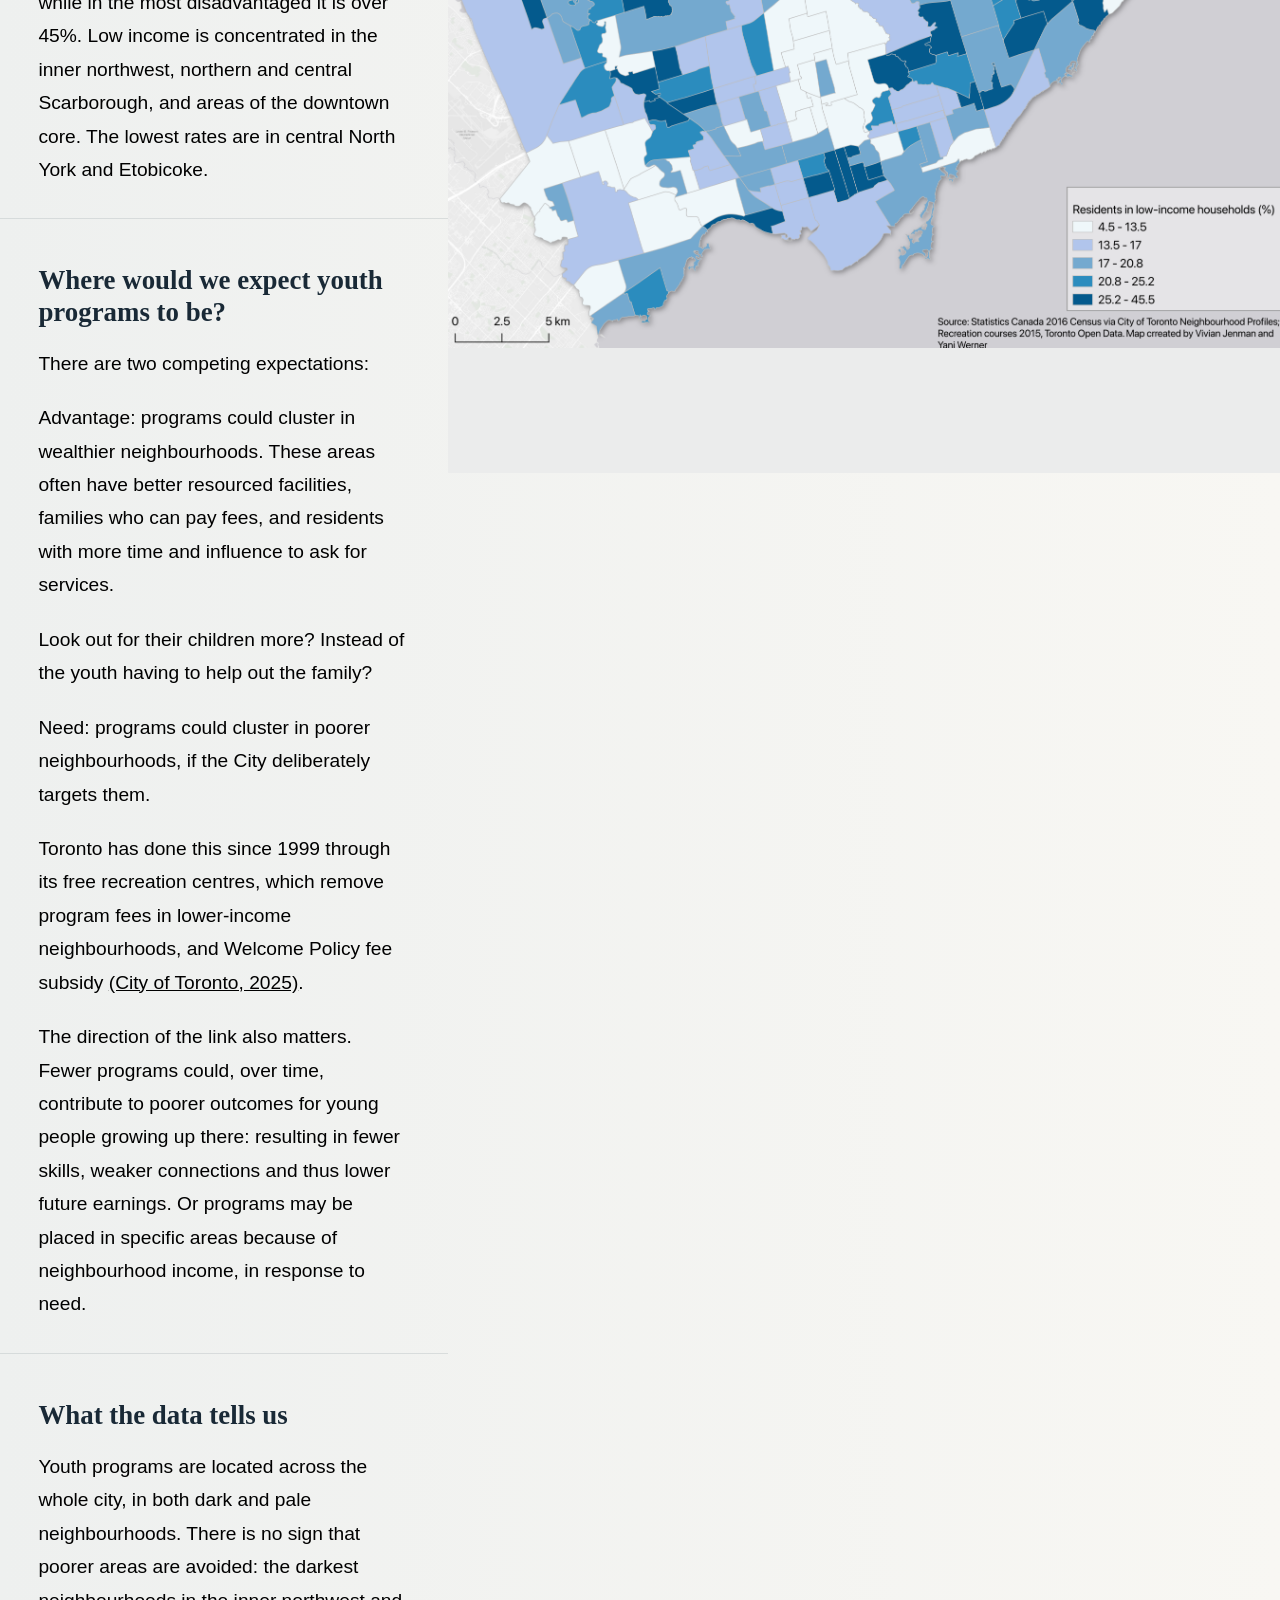
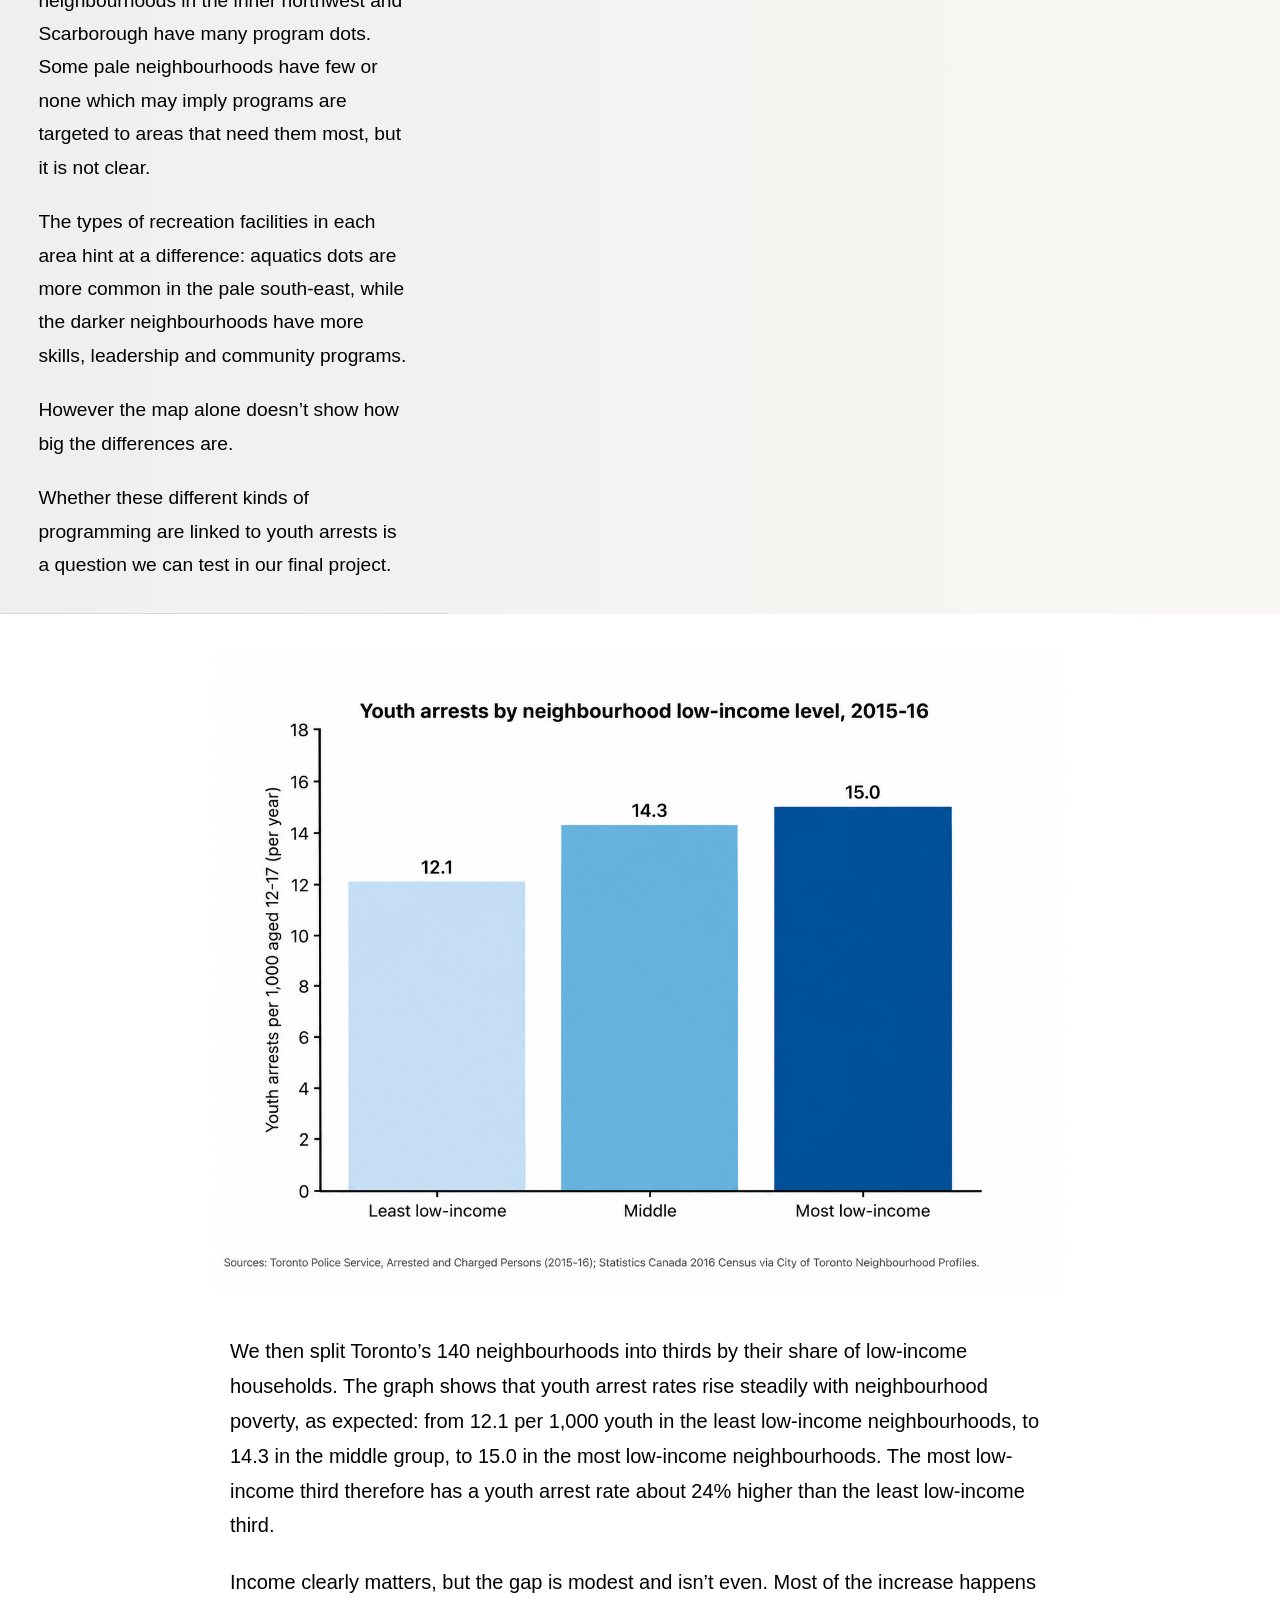
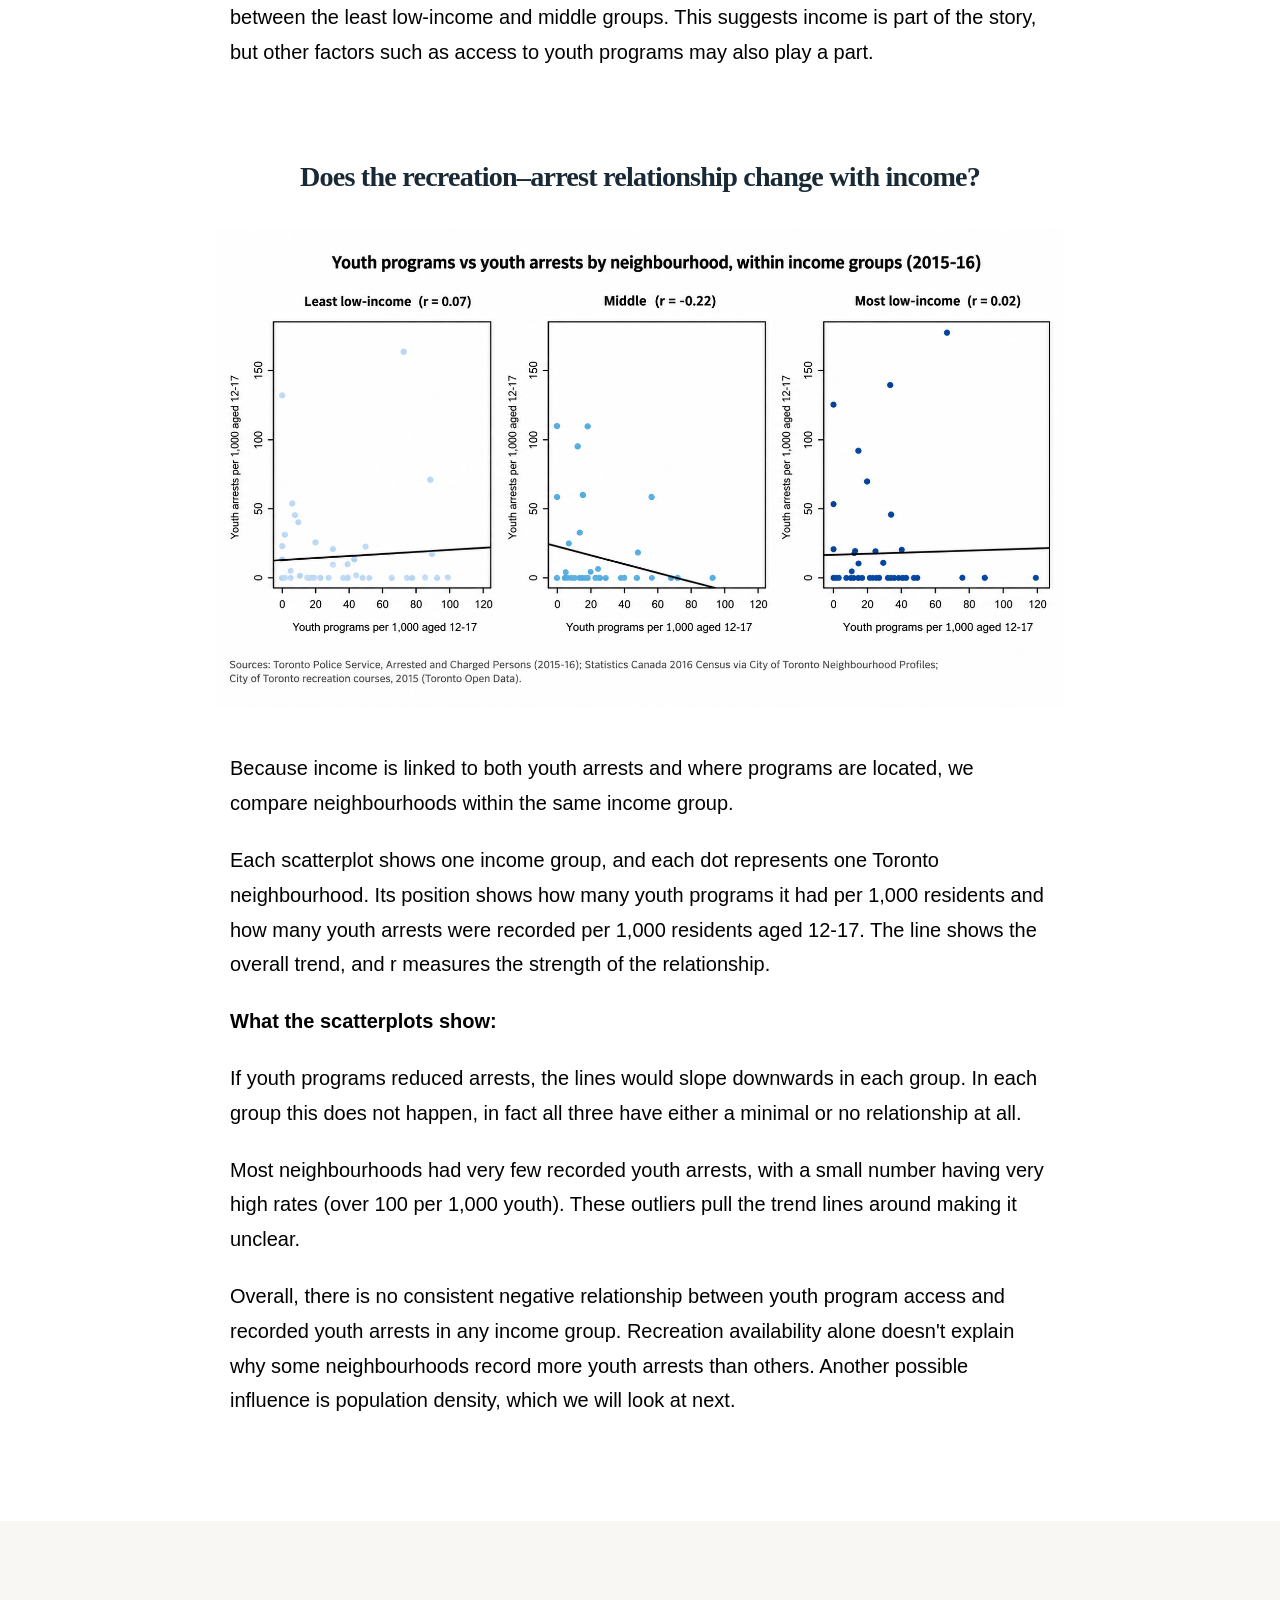
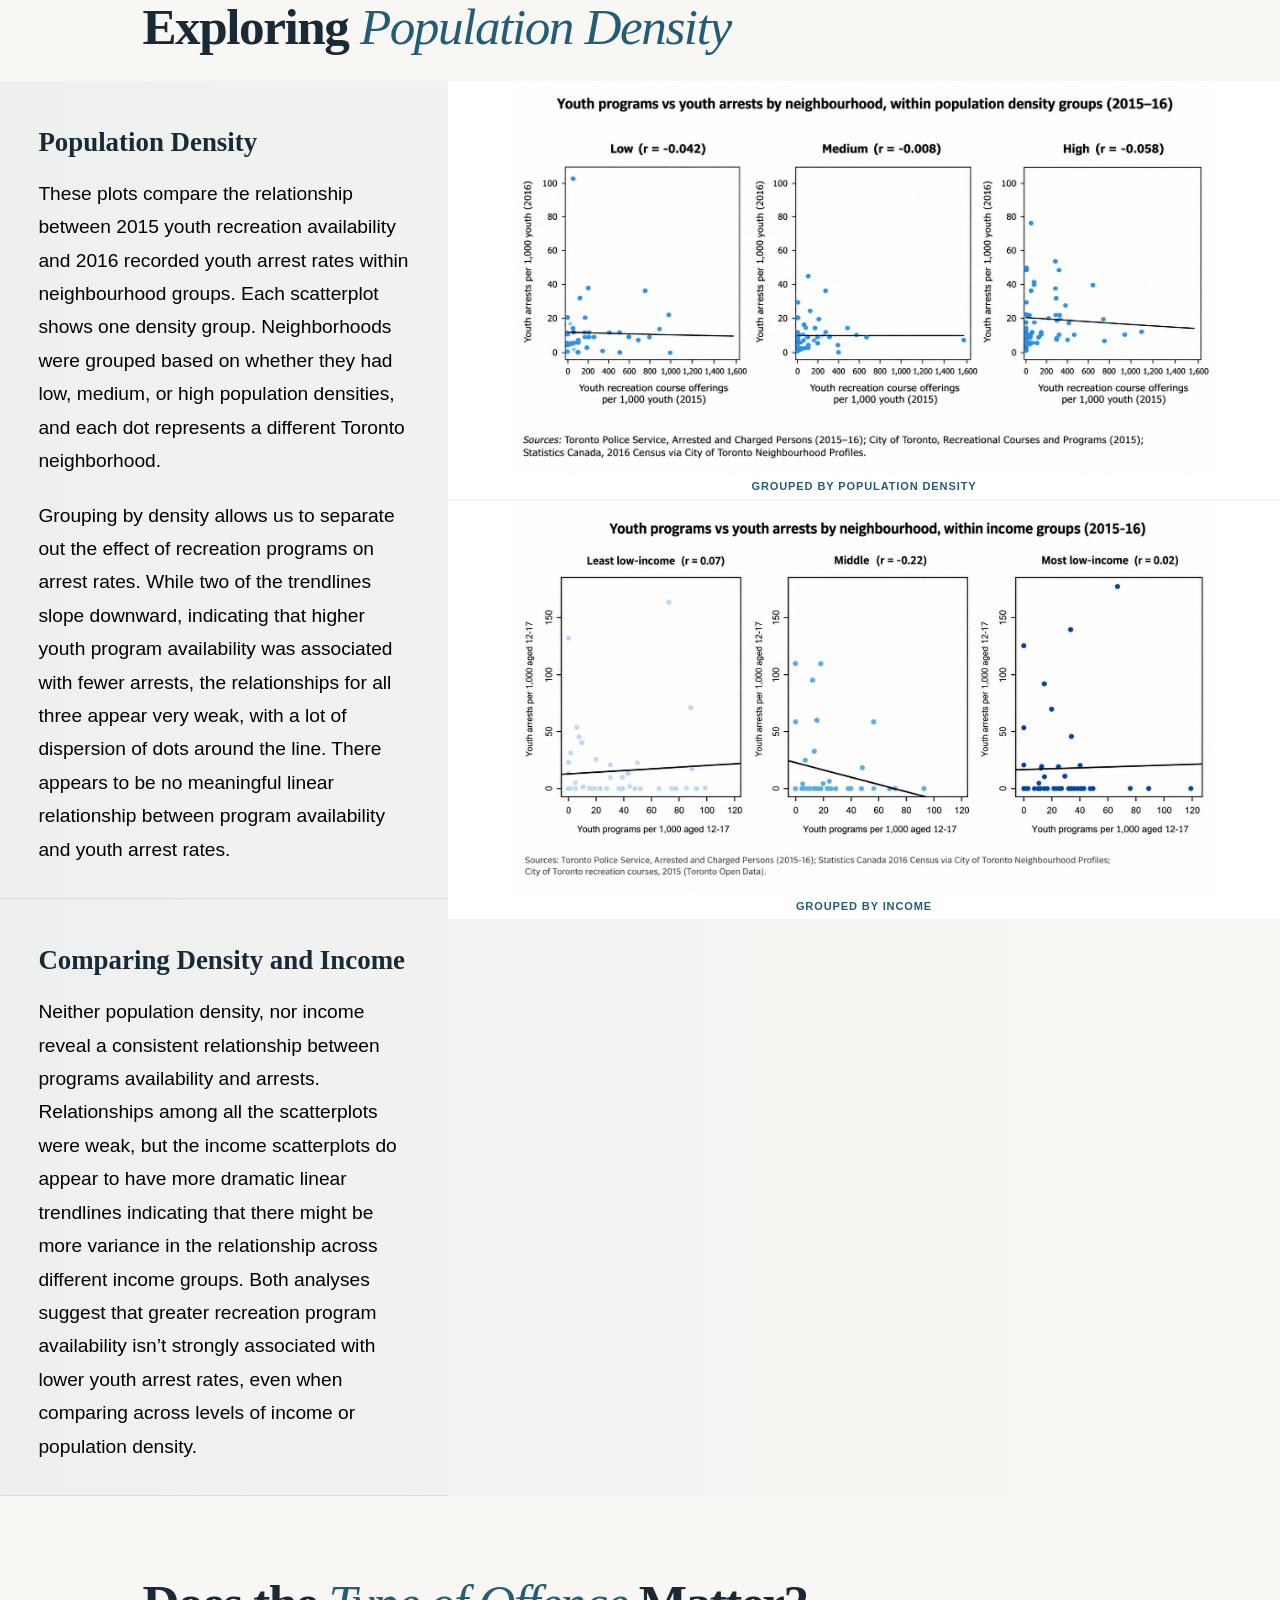
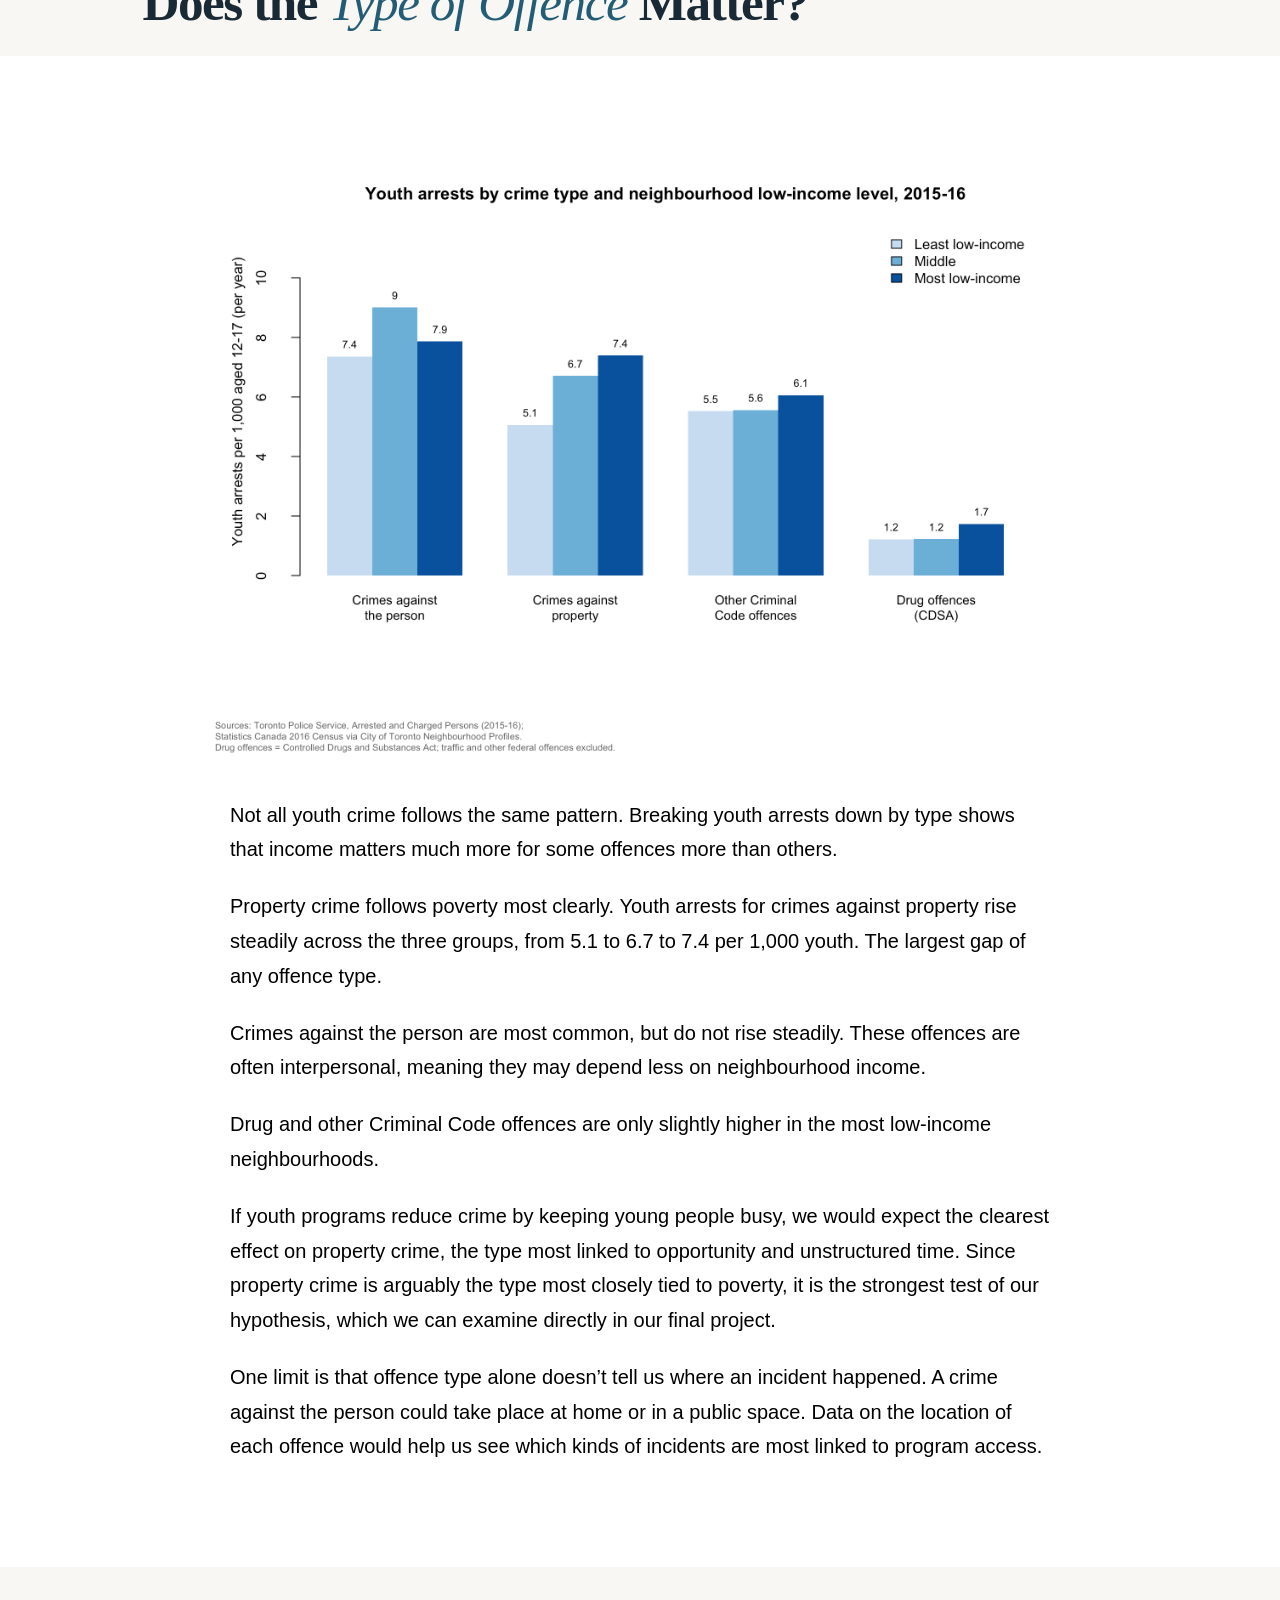
==== commit 027b03de: "storymapcommit1" ====
--- a/storymap/index.html
+++ b/storymap/index.html
@@ -6,6 +6,7 @@
   <meta name="theme-color" content="#f8f7f3" />
   <meta name="description" content="An urban data story exploring youth recreation availability and recorded youth arrests in Toronto." />
   <title>Youth Recreation and Arrests in Toronto</title>
+  <link rel="icon" type="image/png" href="storymapelements/storymapflavicon.png" />
   <link rel="stylesheet" href="storymap.css" />
   <script src="storymap.js" defer></script>
 </head>
@@ -22,13 +23,13 @@
   <main id="top">
     <!-- INTRO: featured image + text -->
     <section class="hero" id="introduction" aria-labelledby="hero-heading">
+      <h1 id="hero-heading">Youth Recreation <em>and Arrests</em> in Toronto</h1>
       <div class="hero-copy">
-        <h1 id="hero-heading">Youth Recreation<br /><em>and Arrests</em><br />in Toronto</h1>
-        <p class="hero-deck">Do neighbourhoods with more recreation opportunities for young people experience fewer recorded youth arrests?</p>
-        <p class="hero-intro">Recreation programs can offer opportunities for movement, community, and skill development. But how do those opportunities relate to Toronto's uneven geography of youth arrests? We explore the city neighbourhood by neighbourhood—and consider income, density, and the kinds of offences being recorded.</p>
+        <p class="hero-deck">Do neighbourhoods with more youth recreation opportunities provided by the city experience fewer recorded youth arrests?</p>
+        <p class="hero-intro">The city of Toronto provides a wide range of programs targeted towards age groups between 12 to 17 years old. Recreation programs offer young people opportunities for physical activity, skill development, community engagement, and supervision. Is it possible that these programs can contribute to lowering youth arrest rates by keeping young people who might otherwise participate in crime busy? We want to investigate whether recreation availability is associated with youth arrest rates, and what other factors could explain and clarify their relationship.</p>
       </div>
       <figure class="hero-image">
-        <img src="storymapelements/toppicture.jpg" alt="Youth playing basketball in a recreation center" />
+        <img src="storymapelements/toppicture3.png" alt="Youth playing basketball in a recreation center" />
         <figcaption>Image source: City of Toronto</figcaption>
       </figure>
     </section>
@@ -36,99 +37,99 @@
     <!-- CHAPTER 1: sticky left visual, successive static frame replacement -->
     <section class="chapter-heading" id="recreation">
       <p class="eyebrow">01 / Reading the city</p>
-      <h2>Recreation availability <em>and</em> youth arrest rates</h2>
-      <p>Start with Toronto's recorded youth arrest rates. As you scroll, each successive kind of recreation program appears on the same map—without changing the geography or zoom.</p>
+      <h2>Recreation Availability <em>and</em> Youth Arrest Rates</h2>
     </section>
     <section class="scrolly scrolly--visual-left" aria-label="Step-by-step recreation category map">
       <div class="scrolly-visual">
-        <div class="sticky-figure frame-swap" data-swap-group="recreation">
-          <img class="swap-frame is-active" data-frame="0" src="storymapelements/justcamps.png" alt="Map of youth arrest rates with camp and supervised recreation locations" />
-          <img class="swap-frame" data-frame="1" src="storymapelements/campsandskills.png" alt="Map adding skills and community programs" />
-          <img class="swap-frame" data-frame="2" src="storymapelements/campsandskillsandarts.png" alt="Map adding arts and culture programs" />
-          <img class="swap-frame" data-frame="3" src="storymapelements/campsandskillsandartsandaquatics.png" alt="Map adding aquatic programs" />
-          <img class="swap-frame" data-frame="4" src="storymapelements/youtharrestratesandrecprograms.png" alt="Map showing all five categories of youth recreation programs" />
-          <div class="figure-tag"><span class="figure-tag__dot"></span><span id="recreation-stage">Camps & supervised activities</span></div>
+        <div class="sticky-figure frame-swap" data-swap-group="recreation" data-frame="0">
+          <img class="swap-frame is-active" data-frame="0" src="storymapelements/arrestscloromap.png" alt="Choropleth map of youth arrest rates across Toronto neighborhoods" />
+          <img class="swap-frame" data-frame="1" src="storymapelements/justcamps.png" alt="Map of youth arrest rates with camp and supervised recreation locations" />
+          <img class="swap-frame" data-frame="2" src="storymapelements/campsandskills.png" alt="Map adding skills and community programs" />
+          <img class="swap-frame" data-frame="3" src="storymapelements/campsandskillsandarts.png" alt="Map adding arts and culture programs" />
+          <img class="swap-frame" data-frame="4" src="storymapelements/campsandskillsandartsandaquatics.png" alt="Map adding aquatic programs" />
+          <img class="swap-frame" data-frame="5" src="storymapelements/youtharrestratesandrecprograms.png" alt="Map showing all five categories of youth recreation programs" />
+          <div class="figure-tag"><span class="figure-tag__dot"></span><span id="recreation-stage">Youth arrest rates</span></div>
         </div>
       </div>
       <div class="scrolly-narrative">
-        <article class="step" data-swap="recreation" data-step="0"><div class="step-inner"><span class="step-number">01 / 05</span><h3>Camps & supervised activities</h3><p>Structured camps are one kind of youth recreation opportunity. They bring young people together through supervised activities, often during school breaks.</p><p class="placeholder">[Add your commentary on camps, their purpose, and their geographic distribution.]</p></div></article>
-        <article class="step" data-swap="recreation" data-step="1"><div class="step-inner"><span class="step-number">02 / 05</span><h3>Skills, leadership & community</h3><p>We now add skills, leadership, and community activities. These programs may offer opportunities for learning and social connection beyond sports.</p><p class="placeholder">[Add examples or observations about the distribution of these programs.]</p></div></article>
-        <article class="step" data-swap="recreation" data-step="2"><div class="step-inner"><span class="step-number">03 / 05</span><h3>Arts & culture</h3><p>Arts and culture programs expand the range of youth activities available. The new dots show where creative opportunities overlap with other recreation types.</p><p class="placeholder">[Add your description of arts and culture activities.]</p></div></article>
-        <article class="step" data-swap="recreation" data-step="3"><div class="step-inner"><span class="step-number">04 / 05</span><h3>Aquatics</h3><p>Swimming and other aquatic activities add another layer of recreation opportunities across Toronto.</p><p class="placeholder">[Explain what stands out about aquatic program locations.]</p></div></article>
-        <article class="step" data-swap="recreation" data-step="4"><div class="step-inner"><span class="step-number">05 / 05</span><h3>The complete picture</h3><p>With all five categories visible—including sports and fitness—we can compare the locations of youth programs with the neighbourhoods that have higher and lower recorded youth arrest rates.</p><p>Can we see a link between recreation program location and youth arrest rates?</p></div></article>
+        <article class="step" data-swap="recreation" data-step="0"><div class="step-inner"><h3>Youth arrests</h3><p>This map shows youth arrest rates across Toronto neighborhoods. The youth arrest rate includes people between 12-17 years of age for the year 2016. It’s important to consider that arrest rates do not necessarily directly correlate with crime rates, so we cannot determine that recreation centers have any effect on crime rates. There can always be external factors that might raise arrest rates in an area, like different levels of police presence in certain neighborhoods, which might not indicate more crime. Youth arrest rates differ substantially across neighborhoods, with two neighborhoods lacking the sufficient data to determine a rate, seen in gray. Arrest rates are higher near the coast around downtown Toronto, where there's a higher density of people. The outer edges of Toronto have lower youth arrest rates, but there is the occasional spike in arrests per 1000 youths in suburban Toronto neighborhoods.</p><p>Recreation programs are offered by the city of Toronto, and provide a range of activities for youths to participate in. We categorized the programs by the type of service they provide. Many courses are located at community or recreation centres, but some are offered by schools or city-owned pools. The recreation programs we have listed were provided in the year 2015.</p></div></article>
+        <article class="step" data-swap="recreation" data-step="1"><div class="step-inner"><span class="step-number">01 / 05</span><h3>Camps & supervised activities</h3><p>Camps and supervised activities, the yellow dots on the map, are pictured across many Toronto neighborhoods. When it comes to areas outside the urban core, there are still many camp program locations. Camps and supervised activities allow a way for parents to leave their kids to spend their day under adult supervision, with the company of other kids. Programs include camps on school breaks, summer camps, and after school programs. They function similar to school, offering a range of activities all in one course or program. While some of the neighborhoods with the highest youth arrest rates have few camps or supervised activities, some neighborhoods with very low youth arrest rates also have a few or even no youth programs available.</p></div></article>
+        <article class="step" data-swap="recreation" data-step="2"><div class="step-inner"><span class="step-number">02 / 05</span><h3>Skills, leadership & community</h3><p>Skills, leadership, and community engagement programs seem to occur at similar places as the previous camps and supervised activities, with many of the green dots overlaying the yellow ones, probably at schools or community centres. There are slightly fewer green dots than yellow. These programs include leadership training, youth development, life-skills workshops, and community engagement programs. Same as the camps and supervised activities, there appears to be no evidence that places with more programs offered have lower or higher crime rates.</p></div></article>
+        <article class="step" data-swap="recreation" data-step="3"><div class="step-inner"><span class="step-number">03 / 05</span><h3>Arts & culture</h3><p>The arts and culture category involves programs in visual arts like painting and drawing, performance arts like music, dance, and drama, and other forms of artistic expression. In the same pattern as previously seen, there are fewer arts and culture programs compared to the previous skills, leadership, and community engagement programs. While there are fewer arts and culture courses overall, they still are fairly evenly distributed across Toronto neighborhoods, getting slightly sparser as one moves away from the urban core.</p></div></article>
+        <article class="step" data-swap="recreation" data-step="4"><div class="step-inner"><span class="step-number">04 / 05</span><h3>Aquatics</h3><p>The blue dots, aquatics courses, are usually primarily related to learning how to swim or practicing, but there are also courses in lifesaving and water safety. These programs are at different locations to the previous 3 categories, usually located at city-owned public pools and sometimes schools. Aquatic programs are located across many different neighborhoods, usually near where other programs are located, and tend to not exist if there isn’t another program at the same facility or a facility nearby.</p></div></article>
+        <article class="step" data-swap="recreation" data-step="5"><div class="step-inner"><span class="step-number">05 / 05</span><h3>Sports and Fitness</h3><p>Sports and fitness programs appear as the pink dots on the map. They are located at many other facilities in addition to the facilities already hosting the previous 4 categories of programs. Sports and fitness courses include fitness classes and a variety of different sports like gymnastics, soccer, badminton, and martial arts. Unlike aquatics programs, sports and fitness programs are sometimes farther from other facilities in areas with less youth programming.</p></div></article>
+        <article class="step"><div class="step-inner"><h3>The Complete Picture</h3><p>Youth recreation programs are available in a wide range of Toronto neighborhoods, with some gaps in availability, like the top right corner of the map in the neighborhood Rouge. Overall, there is not a clear link between youth arrest rates and youth program availability. Some neighborhoods with high arrest rates have low program availability, but many neighborhoods with low arrest rates also have very low program availability. This indicates that there might be external factors contributing to the arrest rate in a neighborhood.</p></div></article>
       </div>
-    </section>
-    <section class="interlude prose-block">
-      <p class="eyebrow">What the map can—and cannot—tell us</p>
-      <h2>Being nearby is not the same as having access.</h2>
-      <p>These dots represent locations offering recreation courses, while the choropleth depicts recorded youth arrest rates. Several types of courses can be offered at the same facility, causing dots to overlap. Geography provides a starting point, but simply being located nearby does not tell us whether a young person attended a program.</p>
-      <p class="placeholder">[Replace with your longer explanation or a transition from the program categories to total course availability.]</p>
     </section>
 
     <!-- SECOND CHAPTER: right-hand sticky image + left text -->
-    <section class="chapter-heading chapter-heading--compact"><p class="eyebrow">02 / From places to programming</p><h2>How much programming is offered?</h2></section>
     <section class="scrolly scrolly--visual-right" id="program-volume" aria-label="Total programs per facility">
       <div class="scrolly-visual">
         <figure class="sticky-figure"><img src="storymapelements/nodatabysize.png" alt="Toronto map of youth arrest rates overlaid with proportional circles showing total youth course offerings per facility" /></figure>
       </div>
       <div class="scrolly-narrative">
-        <article class="step"><div class="step-inner"><span class="step-number">A closer look</span><h3>Not all facilities offer the same amount.</h3><p>Here, larger circles represent facilities with more youth recreation course offerings across all five categories.</p></div></article>
-        <article class="step"><div class="step-inner"><h3>Do more courses correspond with fewer arrests?</h3><p>Compare large course concentrations with neighbourhoods shaded darker for higher recorded youth arrest rates. The visual relationship is not immediately straightforward.</p><p class="placeholder">[Add your observations on high- and low-program areas from the map.]</p></div></article>
+        <article class="step"><div class="step-inner"><h3>How much programming is offered?</h3><p>Looking at recreation program availability by the number of total youth programs per facility allows us to better understand the youth program capacity in a given area. Larger circles represent facilities offering more youth programs. It’s clear that programming volume differs vastly between facilities, as visible in the range of dot sizes. While in the previous map, dots were generally distributed across most neighborhoods, this map shows us that not all areas have equal access to youth recreation programs. Some facilities have a much higher capacity, with many more courses available to kids. Most facilities have between 50 and 500 courses available, but some areas have only 1 to 10 courses, indicating far fewer programs. We can also still get an idea of areas that have very low recreation program availability. As identified before, the Rouge neighborhood doesn’t have many programs, as well as West Humber-Clairville, Islington-City Centre West, Cliffcrest, Humber Summit. These neighborhoods cover large areas, and yet do not have many programs accessible. It is possible this could be linked to population density and youth program demand.</p></div></article>
+        <article class="step"><div class="step-inner"><h3>Understanding the relationship</h3><p>We can again observe the same patterns before of little perceivable association between high recreation program availability and low youth arrest rates. Some neighborhoods with higher youth arrest rates appear to have equal access to youth programs as nearby neighborhoods, but a higher arrest rate. It’s possible that the availability of recreation facilities isn’t enough to explain differences in arrest rates. The relationship could be more complicated with other factors playing a role in the location of youth programs and the level of arrest rates in different neighborhoods.</p></div></article>
       </div>
     </section>
-    <section class="interlude prose-block"><p class="eyebrow">A question of availability</p><h2>Course offerings are only one measure of opportunity.</h2><p>Facility locations and course counts can reveal patterns in the distribution of programming, but they do not measure who participated, how many spaces were available, or how far young people travelled to attend.</p></section>
-
     <!-- INCOME: next sticky panel takes over on scroll -->
-    <section class="chapter-heading" id="income"><p class="eyebrow">03 / Neighbourhood circumstances</p><h2>Exploring <em>income</em></h2><p>Does neighbourhood income explain where recreation centres are located—or where recorded youth arrests are most common?</p></section>
+    <section class="chapter-heading" id="income"><p class="eyebrow">03 / Neighbourhood circumstances</p><h2>Exploring <em>Income</em></h2></section>
     <section class="scrolly scrolly--visual-right" aria-label="Income map and recreation programs">
-      <div class="scrolly-visual"><figure class="sticky-figure"><img src="storymapelements/Screenshot%202026-11-18%20092836.png" alt="Low-income rate across Toronto neighbourhoods with coloured points for youth recreation programs" /></figure></div>
+      <div class="scrolly-visual"><figure class="sticky-figure frame-swap" data-swap-group="income" data-frame="0"><img class="swap-frame is-active" data-frame="0" src="storymapelements/nodots.png" alt="Low-income rate across Toronto neighbourhoods without recreation program markers" aria-hidden="false" /><img class="swap-frame" data-frame="1" src="storymapelements/incomeclarified.png" alt="Low-income rate across Toronto neighbourhoods with coloured points for youth recreation programs" aria-hidden="true" /></figure></div>
       <div class="scrolly-narrative">
-        <article class="step"><div class="step-inner"><span class="step-number">Income across the city</span><h3>Uneven economic conditions</h3><p>In some Toronto neighbourhoods, fewer than 5% of residents live in low-income households; in others, the share exceeds 45%.</p><p>The highest rates appear in the inner northwest, northern and central Scarborough, and parts of the downtown core. Lower rates appear in parts of central North York and Etobicoke.</p></div></article>
-        <article class="step"><div class="step-inner"><h3>Recreation programs across income levels</h3><p>Youth recreation programs appear across neighbourhoods at different income levels. The points overlap where facilities provide multiple kinds of programming.</p><p>But does neighbourhood income help explain the location of recreation centres—or youth arrest rates?</p></div></article>
+        <article class="step" data-swap="income" data-step="0"><div class="step-inner"><h3>Income Across Neighborhoods</h3><p>This map shows the share of residents in each neighbourhood living in low-income households in 2015. Darker blue signifying a larger share of low-income households.</p><p>The range is wide: in the most advantaged neighbourhoods, fewer than 5% of residents live in low-income households, while in the most disadvantaged it is over 45%. Low income is concentrated in the inner northwest, northern and central Scarborough, and areas of the downtown core. The lowest rates are in central North York and Etobicoke.</p></div></article>
+        <article class="step" data-swap="income" data-step="0"><div class="step-inner"><h3>Where would we expect youth programs to be?</h3><p>There are two competing expectations:</p><p>Advantage: programs could cluster in wealthier neighbourhoods. These areas often have better resourced facilities, families who can pay fees, and residents with more time and influence to ask for services.</p><p>Look out for their children more? Instead of the youth having to help out the family?</p><p>Need: programs could cluster in poorer neighbourhoods, if the City deliberately targets them.</p><p>Toronto has done this since 1999 through its free recreation centres, which remove program fees in lower-income neighbourhoods, and Welcome Policy fee subsidy <a href="https://www.toronto.ca/explore-enjoy/parks-recreation/how-to-use-our-services/how-to-register-for-recreation-programs/free-lower-cost-recreation-options/" target="_blank" rel="noopener noreferrer">(City of Toronto, 2025)</a>.</p><p>The direction of the link also matters. Fewer programs could, over time, contribute to poorer outcomes for young people growing up there: resulting in fewer skills, weaker connections and thus lower future earnings. Or programs may be placed in specific areas because of neighbourhood income, in response to need.</p></div></article>
+        <article class="step" data-swap="income" data-step="1"><div class="step-inner"><h3>What the data tells us</h3><p>Youth programs are located across the whole city, in both dark and pale neighbourhoods. There is no sign that poorer areas are avoided: the darkest neighbourhoods in the inner northwest and Scarborough have many program dots. Some pale neighbourhoods have few or none which may imply programs are targeted to areas that need them most, but it is not clear.</p><p>The types of recreation facilities in each area hint at a difference: aquatics dots are more common in the pale south-east, while the darker neighbourhoods have more skills, leadership and community programs.</p><p>However the map alone doesn’t show how big the differences are.</p><p>Whether these different kinds of programming are linked to youth arrests is a question we can test in our final project.</p></div></article>
       </div>
     </section>
-    <section class="interlude prose-block"><p class="eyebrow">From map to measurement</p><h2>Where poverty is concentrated, do arrest rates rise?</h2><p>We divide Toronto's historical neighbourhoods into thirds according to their share of low-income households and compare recorded youth arrest rates.</p></section>
-
     <!-- NORMAL FULL WIDTH INLINE CHART -->
-    <section class="inline-graphic" id="income-bars"><div class="inline-graphic__heading"><span class="eyebrow">Chart / Income</span><h2>Youth arrests by neighbourhood low-income level</h2></div><figure><img src="storymapelements/bluebarchart.png" alt="Bar chart showing youth arrest rates of 12.1, 14.3, and 15 per 1,000 across low-income prevalence groups" /></figure><div class="inline-graphic__prose"><p>We split Toronto's 140 neighbourhoods into thirds by their share of low-income households. The graph shows that youth arrest rates rise steadily across the three groups: from 12.1 per 1,000 residents aged 12–17 in the least low-income neighbourhoods to 15 in the most low-income neighbourhoods.</p><p>Income clearly matters in this descriptive comparison, but the gap is modest. This leaves room to investigate other factors, including recreation-program availability, without assuming that either one causes the observed differences.</p></div></section>
+    <section class="inline-graphic" id="income-bars"><figure><img src="storymapelements/bluechart.png" alt="Bar chart showing youth arrest rates of 12.1, 14.3, and 15 per 1,000 across low-income prevalence groups" /></figure><div class="inline-graphic__prose"><p>We then split Toronto’s 140 neighbourhoods into thirds by their share of low-income households. The graph shows that youth arrest rates rise steadily with neighbourhood poverty, as expected: from 12.1 per 1,000 youth in the least low-income neighbourhoods, to 14.3 in the middle group, to 15.0 in the most low-income neighbourhoods. The most low-income third therefore has a youth arrest rate about 24% higher than the least low-income third.</p><p>Income clearly matters, but the gap is modest and isn’t even. Most of the increase happens between the least low-income and middle groups. This suggests income is part of the story, but other factors such as access to youth programs may also play a part.</p></div></section>
 
     <!-- INCOME SCATTER AS NORMAL FLOW -->
-    <section class="inline-graphic inline-graphic--wide" id="income-scatter"><div class="inline-graphic__heading"><span class="eyebrow">Chart / Within income groups</span><h2>Does the recreation–arrest relationship change with income?</h2></div><figure><img src="storymapelements/incomescatterplots.png" alt="Three scatterplots comparing youth programs and youth arrests across low-income prevalence categories" /></figure><div class="inline-graphic__prose"><p>The scatterplots show each neighbourhood individually, where each dot represents one neighbourhood. They allow us to look at the association between recreation availability and youth arrests separately within neighbourhoods with similar socioeconomic conditions.</p><p class="placeholder">[Add your interpretation of the three income-group trends after confirming that the chart uses the same recreation measure as the density analysis.]</p></div></section>
+    <section class="inline-graphic" id="income-scatter"><div class="inline-graphic__heading"><span class="eyebrow">Chart / Within income groups</span><h2>Does the recreation–arrest relationship change with income?</h2></div><figure><img src="storymapelements/incomescatterplots2.png" alt="Three scatterplots comparing youth programs and youth arrests across low-income prevalence categories" /></figure><div class="inline-graphic__prose"><p>Because income is linked to both youth arrests and where programs are located, we compare neighbourhoods within the same income group.</p><p>Each scatterplot shows one income group, and each dot represents one Toronto neighbourhood. Its position shows how many youth programs it had per 1,000 residents and how many youth arrests were recorded per 1,000 residents aged 12-17. The line shows the overall trend, and r measures the strength of the relationship.</p><p><strong>What the scatterplots show:</strong></p><p>If youth programs reduced arrests, the lines would slope downwards in each group. In each group this does not happen, in fact all three have either a minimal or no relationship at all.</p><p>Most neighbourhoods had very few recorded youth arrests, with a small number having very high rates (over 100 per 1,000 youth). These outliers pull the trend lines around making it unclear.</p><p>Overall, there is no consistent negative relationship between youth program access and recorded youth arrests in any income group. Recreation availability alone doesn't explain why some neighbourhoods record more youth arrests than others. Another possible influence is population density, which we will look at next.</p></div></section>
 
     <!-- COMPARISON: two graphics stacked on sticky right, text scrolls left -->
-    <section class="chapter-heading" id="density"><p class="eyebrow">04 / Another possible explanation</p><h2>Exploring <em>population density</em></h2><p>Beyond income, might the density of a neighbourhood change how recreation availability relates to recorded youth arrests?</p></section>
+    <section class="chapter-heading" id="density"><p class="eyebrow">04 / Another possible explanation</p><h2>Exploring <em>Population Density</em></h2></section>
     <section class="scrolly scrolly--visual-right scrolly--stacked" aria-label="Income and density scatterplot comparison">
       <div class="scrolly-visual">
         <div class="sticky-figure stacked-figures">
-          <figure><img src="storymapelements/incomescatterplots.png" alt="Scatterplots of recreation availability and youth arrests grouped by income" /><figcaption>Grouped by income</figcaption></figure>
-          <figure><img src="storymapelements/densityscatterplots.png" alt="Scatterplots of recreation availability and youth arrests grouped by population density" /><figcaption>Grouped by population density</figcaption></figure>
+          <figure><img src="storymapelements/densityscatterplots2.png" alt="Scatterplots of recreation availability and youth arrests grouped by population density" /><figcaption>Grouped by population density</figcaption></figure>
+          <figure><img src="storymapelements/incomescatterplots2.png" alt="Scatterplots of recreation availability and youth arrests grouped by income" /><figcaption>Grouped by income</figcaption></figure>
         </div>
       </div>
       <div class="scrolly-narrative">
-        <article class="step"><div class="step-inner"><span class="step-number">Two ways to compare</span><h3>Income and density, side by side</h3><p>These plots compare the relationship between 2015 youth recreation availability and 2016 recorded youth arrest rates within neighbourhood groups.</p><p class="placeholder">[Add a brief transition from the income analysis to density.]</p></div></article>
-        <article class="step"><div class="step-inner"><h3>Does density reveal a different pattern?</h3><p>Across low-, medium-, and high-density neighbourhoods, the recreation–arrest correlations in the density panels are close to zero. Grouping neighbourhoods by density does not reveal a clear inverse linear relationship.</p></div></article>
-        <article class="step"><div class="step-inner"><h3>What this comparison cannot establish</h3><p>These are observational relationships, not tests of causation. Grouping neighbourhoods by population density or income also does not fully account for the many other factors that could affect arrests and program participation.</p></div></article>
+        <article class="step"><div class="step-inner"><h3>Population Density</h3><p>These plots compare the relationship between 2015 youth recreation availability and 2016 recorded youth arrest rates within neighbourhood groups. Each scatterplot shows one density group. Neighborhoods were grouped based on whether they had low, medium, or high population densities, and each dot represents a different Toronto neighborhood.</p><p>Grouping by density allows us to separate out the effect of recreation programs on arrest rates. While two of the trendlines slope downward, indicating that higher youth program availability was associated with fewer arrests, the relationships for all three appear very weak, with a lot of dispersion of dots around the line. There appears to be no meaningful linear relationship between program availability and youth arrest rates.</p></div></article>
+        <article class="step"><div class="step-inner"><h3>Comparing Density and Income</h3><p>Neither population density, nor income reveal a consistent relationship between programs availability and arrests. Relationships among all the scatterplots were weak, but the income scatterplots do appear to have more dramatic linear trendlines indicating that there might be more variance in the relationship across different income groups. Both analyses suggest that greater recreation program availability isn’t strongly associated with lower youth arrest rates, even when comparing across levels of income or population density.</p></div></article>
       </div>
     </section>
 
     <!-- CRIME TYPE IN NORMAL FLOW -->
-    <section class="chapter-heading" id="crime-type"><p class="eyebrow">05 / Beyond an overall rate</p><h2>Does the <em>type of offence</em> matter?</h2></section>
-    <section class="inline-graphic inline-graphic--wide"><figure><img src="storymapelements/crimetype.png" alt="Grouped bar chart of youth arrests by offence type and neighbourhood low-income level" /></figure><div class="inline-graphic__prose"><p>Not all youth crime follows the same pattern. Property crime follows poverty most clearly. Crimes against the person are the most common in the chart, but do not rise steadily. Drug and other Criminal Code offences are only slightly higher in the most low-income neighbourhoods.</p><p>If youth programs reduce crime by keeping young people engaged, we might expect a clearer association for opportunity-related offences. However, offence type alone does not identify whether an incident happened in a public space.</p></div></section>
+    <section class="chapter-heading" id="crime-type"><p class="eyebrow">05 / Beyond an overall rate</p><h2>Does the <em>Type of Offence</em> Matter?</h2></section>
+    <section class="inline-graphic"><figure><img src="storymapelements/chart5_crime_type.png" alt="Grouped bar chart of youth arrests by offence type and neighbourhood low-income level" /></figure><div class="inline-graphic__prose"><p>Not all youth crime follows the same pattern. Breaking youth arrests down by type shows that income matters much more for some offences more than others.</p><p>Property crime follows poverty most clearly. Youth arrests for crimes against property rise steadily across the three groups, from 5.1 to 6.7 to 7.4 per 1,000 youth. The largest gap of any offence type.</p><p>Crimes against the person are most common, but do not rise steadily. These offences are often interpersonal, meaning they may depend less on neighbourhood income.</p><p>Drug and other Criminal Code offences are only slightly higher in the most low-income neighbourhoods.</p><p>If youth programs reduce crime by keeping young people busy, we would expect the clearest effect on property crime, the type most linked to opportunity and unstructured time. Since property crime is arguably the type most closely tied to poverty, it is the strongest test of our hypothesis, which we can examine directly in our final project.</p><p>One limit is that offence type alone doesn’t tell us where an incident happened. A crime against the person could take place at home or in a public space. Data on the location of each offence would help us see which kinds of incidents are most linked to program access.</p></div></section>
 
     <!-- FINAL BIVARIATE STICKY RIGHT -->
-    <section class="chapter-heading" id="synthesis"><p class="eyebrow">06 / Bringing the evidence together</p><h2>The geography of <em>two variables</em></h2><p>When we look at recreation availability and arrest rates simultaneously, which neighbourhood combinations stand out?</p></section>
+    <section class="chapter-heading" id="synthesis"><p class="eyebrow">06 / Bringing the evidence together</p><h2>The Geography of <em>Two Variables</em></h2></section>
     <section class="scrolly scrolly--visual-right" aria-label="Bivariate map of youth programs and arrests">
       <div class="scrolly-visual"><figure class="sticky-figure"><img src="storymapelements/bivariatemapimage.png" alt="Bivariate choropleth of recreation availability and recorded youth arrest rates for Toronto neighbourhoods" /></figure></div>
       <div class="scrolly-narrative">
-        <article class="step"><div class="step-inner"><span class="step-number">Bivariate map</span><h3>One neighbourhood, two measures</h3><p>Each colour represents a combination of youth program availability and recorded youth arrest rates. Some neighbourhoods have high programming and low arrests, while others have high values of both.</p></div></article>
-        <article class="step"><div class="step-inner"><h3>A relationship without a simple pattern</h3><p>The map highlights why program availability cannot be treated as a straightforward predictor of arrest rates. Similar recreation levels can occur alongside very different outcomes.</p><p class="placeholder">[Add specific neighbourhood examples or observations from the bivariate map.]</p></div></article>
+        <article class="step"><div class="step-inner"><h3>Combining Two Variables</h3><p>This map combines the youth arrest and recreation center availability data rather than just observing the two separately. It shows where high and low levels of recreation center availability meet high and low arrest rates. The periwinkle color represents low program availability and high youth arrest rates which would remain consistent with our assumption that recreation programs should lower arrest rates. The same goes for the turquoise color which represents high program availability and low youth arrest rates. On the other hand, the dark blue color would compete with the assumption.</p></div></article>
+        <article class="step"><div class="step-inner"><h3>Complicated Pattern</h3><p>While there are some areas of dark blue, high availability and high arrest rates do not dominate the map. The dark blue isn’t concentrated in one area, but it does focus on Toronto’s urban core. There is a significant amount of periwinkle and turquoise on the map, which supports our assumption that recreation program availability could contribute to lower arrest rates. While it didn’t appear that income or population density could help explain the relationship, this map indicates that individual neighborhood characteristics could be a factor. There are many other variables that could play a part like program participation, youth education, age distribution, youth employment, and many more.</p></div></article>
       </div>
     </section>
 
     <!-- CONCLUSION + SOURCES -->
-    <section class="conclusion prose-block" id="conclusion"><p class="eyebrow">07 / Conclusion</p><h2>What can we conclude about recreation and youth arrests?</h2><p>The maps and charts invite us to examine whether more youth recreation availability corresponds with fewer recorded youth arrests. Across Toronto, the descriptive association does not appear simple or consistent.</p><p>Neighbourhood income and density add important context, but the number of available courses alone cannot explain differences in arrest rates. Program availability does not measure attendance, actual access, or program effectiveness.</p><p class="placeholder">[Replace this provisional conclusion with your final interpretation and a forward-looking question for Toronto.]</p><aside class="method-note"><h3>Interpreting these data responsibly</h3><p>Recorded arrests are not the same as offences committed or the probability that a neighbourhood resident will be arrested. Rates use an estimated youth population denominator; recreation points include only locations that could be matched to coordinates. These maps describe associations, not causal effects.</p></aside></section>
+    <section class="conclusion prose-block" id="conclusion"><p class="eyebrow">07 / Conclusion</p><h2>What can we conclude about recreation and youth arrests?</h2><p>Recreation programs available to a neighbourhood do not appear to help reliably predict youth arrest rates. While we did not establish a clear association, youth programs could still effectively reduce arrest rates. Across Toronto, neighbourhoods with similar levels of recreation availability experience very different arrest rates, and accounting for income and population density does not reveal a consistent relationship.</p><p>The location and number of programs available in a neighbourhood doesn't tell us participation levels or accessibility of the programs to certain parts of a neighbourhood. Other factors, including policing practices and differences in community resources could also contribute to youth arrest rates. Searching for information beyond the number of programs offered is important to understanding the relationship between recreation programs and public safety.</p><p>Combining the two variables began to unravel the relationship between the two and how they are associated in Toronto neighbourhoods. By mapping these patterns across Toronto, we found that the relationship between recreation availability and youth arrests is more complicated than it initially appears. The differences we observed cannot be fully explained by recreation availability, income, population density, or crime type alone.</p></section>
 
-    <section class="sources prose-block" id="sources"><h2>Sources</h2><div class="source-list"><article><span>01</span><div><h3>Historical Recreational Courses</h3><p>City of Toronto Open Data · 2015 · youth-eligible course offerings, program types and locations.</p><a href="https://open.toronto.ca/dataset/recreational-courses-historical-data/" target="_blank" rel="noopener noreferrer">Dataset ↗</a></div></article><article><span>02</span><div><h3>Arrested and Charged Persons</h3><p>Toronto Police Service · 2015–2016 · under-18 recorded arrests, aggregated to neighbourhoods.</p><a href="https://data.tps.ca/datasets/4702e79fd2404f7d93dd9866f45d7ec2/explore" target="_blank" rel="noopener noreferrer">Dataset ↗</a></div></article><article><span>03</span><div><h3>2016 Census Neighbourhood Profiles</h3><p>Statistics Canada via City of Toronto · population, youth age estimates, density and low-income prevalence.</p><a href="https://open.toronto.ca/dataset/neighbourhood-profiles/" target="_blank" rel="noopener noreferrer">Dataset ↗</a></div></article><article><span>04</span><div><h3>Historical Toronto Neighbourhood Boundaries</h3><p>City of Toronto Open Data · historical 140-neighbourhood model.</p><a href="https://open.toronto.ca/dataset/neighbourhoods/" target="_blank" rel="noopener noreferrer">Dataset ↗</a></div></article></div></section>
+    <section class="sources prose-block" id="sources">
+      <h2>Sources</h2>
+      <div class="source-list">
+        <article><span>01</span><div><h3>Historical Recreational Courses</h3><p>City of Toronto Open Data · 2015 · youth-eligible course offerings, program types and locations.</p><a href="https://open.toronto.ca/dataset/recreational-courses-historical-data/" target="_blank" rel="noopener noreferrer">Dataset ↗</a></div></article>
+        <article><span>02</span><div><h3>Arrested and Charged Persons</h3><p>Toronto Police Service · 2015–2016 · under-18 recorded arrests, aggregated to neighbourhoods.</p><a href="https://data.tps.ca/datasets/4702e79fd2404f7d93dd9866f45d7ec2/explore" target="_blank" rel="noopener noreferrer">Dataset ↗</a></div></article>
+        <article><span>03</span><div><h3>2016 Census Neighbourhood Profiles</h3><p>Statistics Canada via City of Toronto · population, youth age estimates, density and low-income prevalence.</p><a href="https://open.toronto.ca/dataset/neighbourhood-profiles/" target="_blank" rel="noopener noreferrer">Dataset ↗</a></div></article>
+        <article><span>04</span><div><h3>Historical Toronto Neighbourhood Boundaries</h3><p>City of Toronto Open Data · historical 140-neighbourhood model.</p><a href="https://open.toronto.ca/dataset/neighbourhoods/" target="_blank" rel="noopener noreferrer">Dataset ↗</a></div></article>
+        <article><span>05</span><div><h3>Free &amp; Lower-Cost Recreation Options</h3><p>City of Toronto · About Free Centres</p><a href="https://www.toronto.ca/explore-enjoy/parks-recreation/how-to-use-our-services/how-to-register-for-recreation-programs/free-lower-cost-recreation-options/" target="_blank" rel="noopener noreferrer">Website ↗</a></div></article>
+      </div>
+    </section>
   </main>
   <footer class="site-footer"><a href="#top">Back to top ↑</a></footer>
 </body>
--- a/storymap/storymap.css
+++ b/storymap/storymap.css
@@ -6,3 +6,43 @@
 @media(prefers-reduced-motion:reduce){html{scroll-behavior:auto}*,*::before,*::after{transition:none!important;animation:none!important}}
 .eyebrow,.step-number{display:none}
 .site-footer{justify-content:center;align-items:center;text-align:center}
+.step h3{font-size:clamp(1.6rem,2.1vw,2.35rem)}
+.frame-swap[data-frame="1"] .figure-tag__dot{background:#f3ed33}
+.frame-swap[data-frame="2"] .figure-tag__dot{background:#81d66f}
+.frame-swap[data-frame="3"] .figure-tag__dot{background:#e38c2b}
+.frame-swap[data-frame="4"] .figure-tag__dot{background:#2b86e3}
+.frame-swap[data-frame="5"] .figure-tag__dot{background:#ee79b3}
+.frame-swap[data-frame="0"] .figure-tag{display:none}
+@media(max-width:1000px){.step h3{font-size:1.7rem}}
+@media(max-width:720px){.step h3{font-size:1.75rem}}
+.hero-intro{font-size:1.2rem}
+.step{min-height:60vh;padding:clamp(18px,2.5vw,40px) clamp(18px,3vw,48px)}
+.step:last-child{min-height:64vh}
+.step p{font-size:clamp(1.2rem,1.4vw,1.3rem)}
+.prose-block{padding-block:clamp(56px,7vw,112px)}
+.prose-block>p:not(.eyebrow){font-size:1.25rem}
+.inline-graphic__prose,.inline-graphic__prose p{font-size:1.25rem}
+.method-note p,.source-list p{font-size:1.15rem}
+.chapter-heading>p:last-child{font-size:1.2rem}
+p{font-size:1.15rem}
+.hero-deck{font-size:clamp(1.3rem,1.9vw,1.7rem)}
+@media(max-width:1000px){.step{min-height:54vh}}
+@media(max-width:720px){.step{min-height:47vh;padding:22px 18px;margin-bottom:4vh}.step:last-child{margin-bottom:0;min-height:44vh}.prose-block{padding-block:52px}}
+@media(min-width:721px){.hero{min-height:calc(80vh - var(--header));padding-bottom:clamp(20px,2vw,32px)}}
+#recreation.chapter-heading{padding-top:clamp(20px,2.5vw,36px);padding-bottom:12px}
+#recreation.chapter-heading h2{margin-top:0;margin-bottom:12px}
+#income.chapter-heading,#density.chapter-heading,#crime-type.chapter-heading,#synthesis.chapter-heading{padding-top:clamp(64px,6vw,80px);padding-bottom:12px}
+#income.chapter-heading h2,#density.chapter-heading h2,#crime-type.chapter-heading h2,#synthesis.chapter-heading h2{margin-top:0;margin-bottom:12px}
+#income-bars.inline-graphic{padding-top:clamp(24px,3vw,48px);padding-bottom:clamp(24px,3vw,48px)}
+#income-scatter.inline-graphic{padding-top:clamp(24px,3vw,48px)}
+#income-scatter .inline-graphic__heading h2{font-size:clamp(1.65rem,2.2vw,2.5rem)}
+p,p.eyebrow,.hero-intro,.chapter-heading>p:last-child,.step p,.step p.placeholder,.placeholder,.prose-block>p:not(.eyebrow),.inline-graphic__prose,.inline-graphic__prose p,.method-note p,.source-list p{color:#000}
+.hero{grid-template-rows:auto 1fr}
+.hero h1{grid-column:1/-1;font-size:clamp(3rem,6.5vw,6rem);margin:0 0 25px;white-space:normal}
+@media(max-width:720px){.hero h1{font-size:clamp(2.75rem,10vw,4rem);margin:0;text-align:center}}
+.hero{row-gap:16px;padding-top:clamp(24px,3vw,48px)}
+.hero h1{margin-bottom:14px}
+@media(max-width:720px){.hero h1{margin-bottom:0}}
+.scrolly--stacked .sticky-figure{gap:2px;padding:0}
+.stacked-figures figure{height:calc((100% - 2px)/2)}
+.stacked-figures figure figcaption{padding:2px 0}
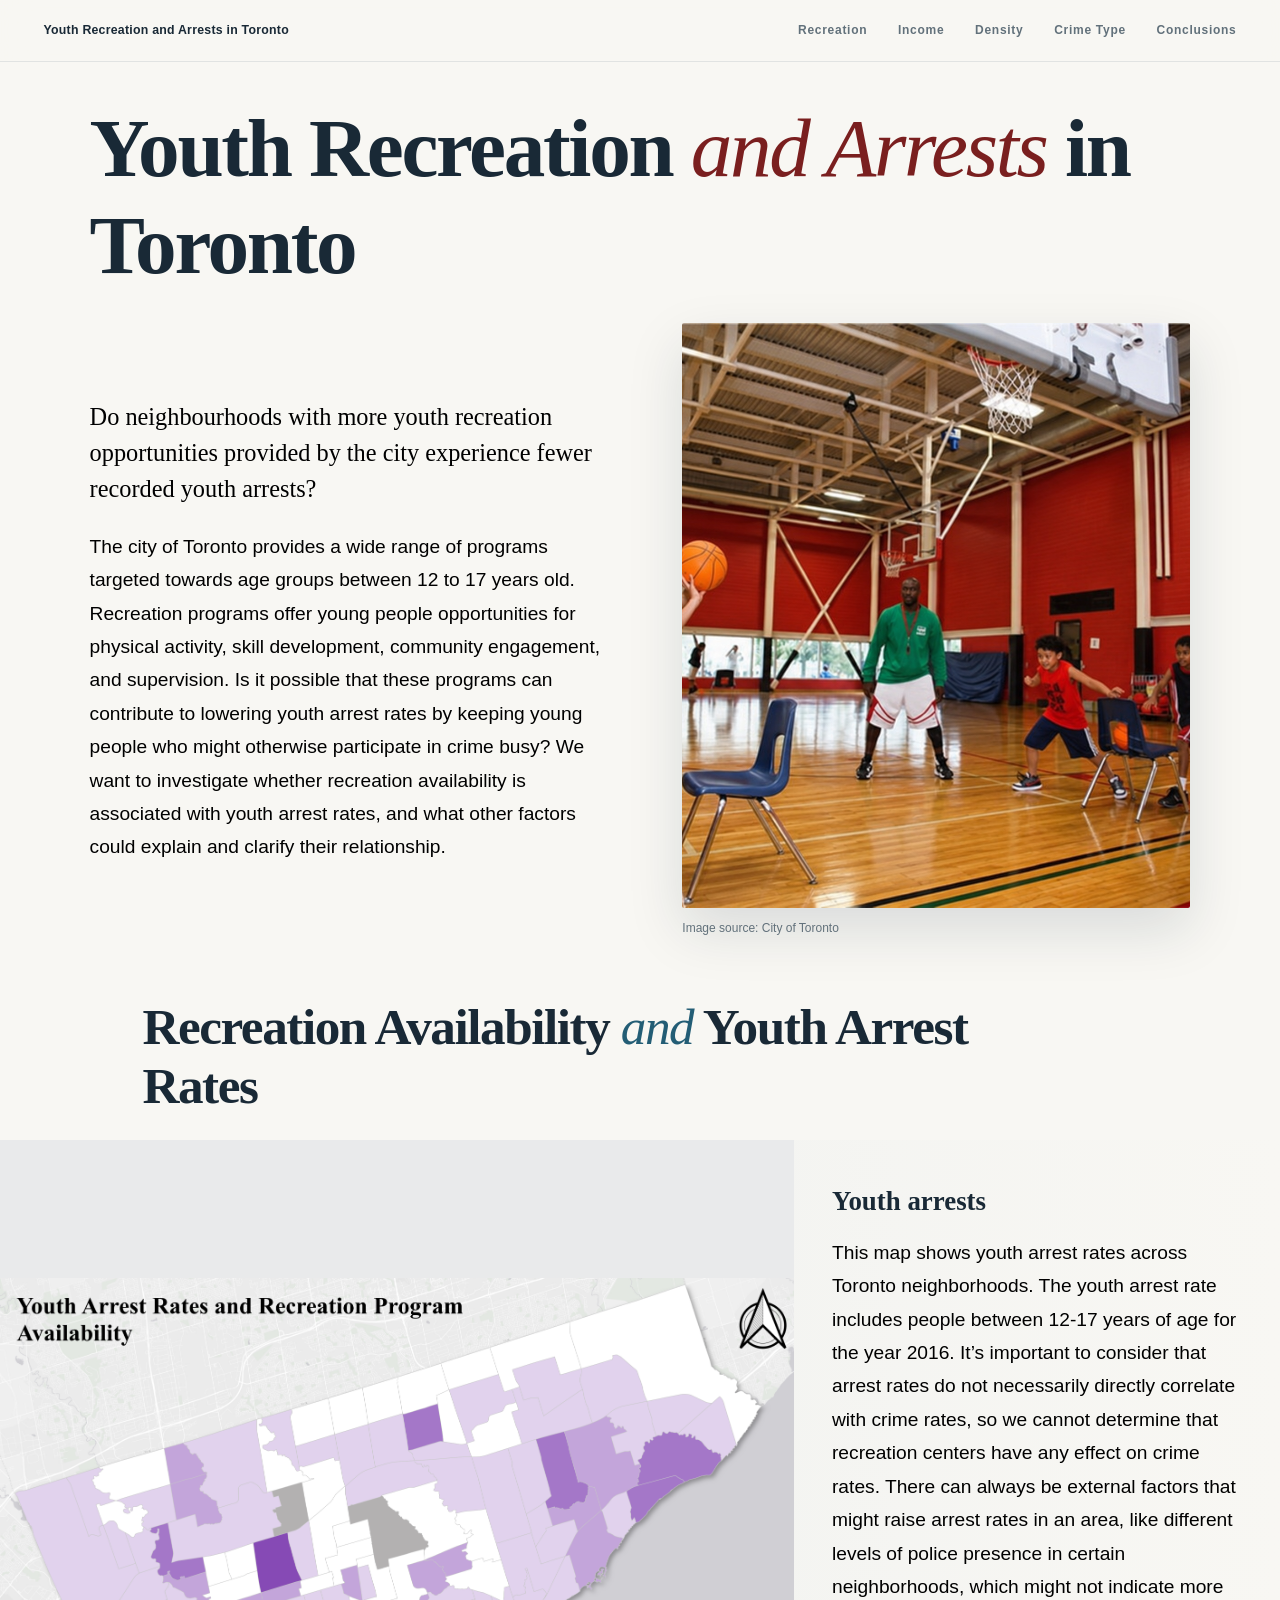
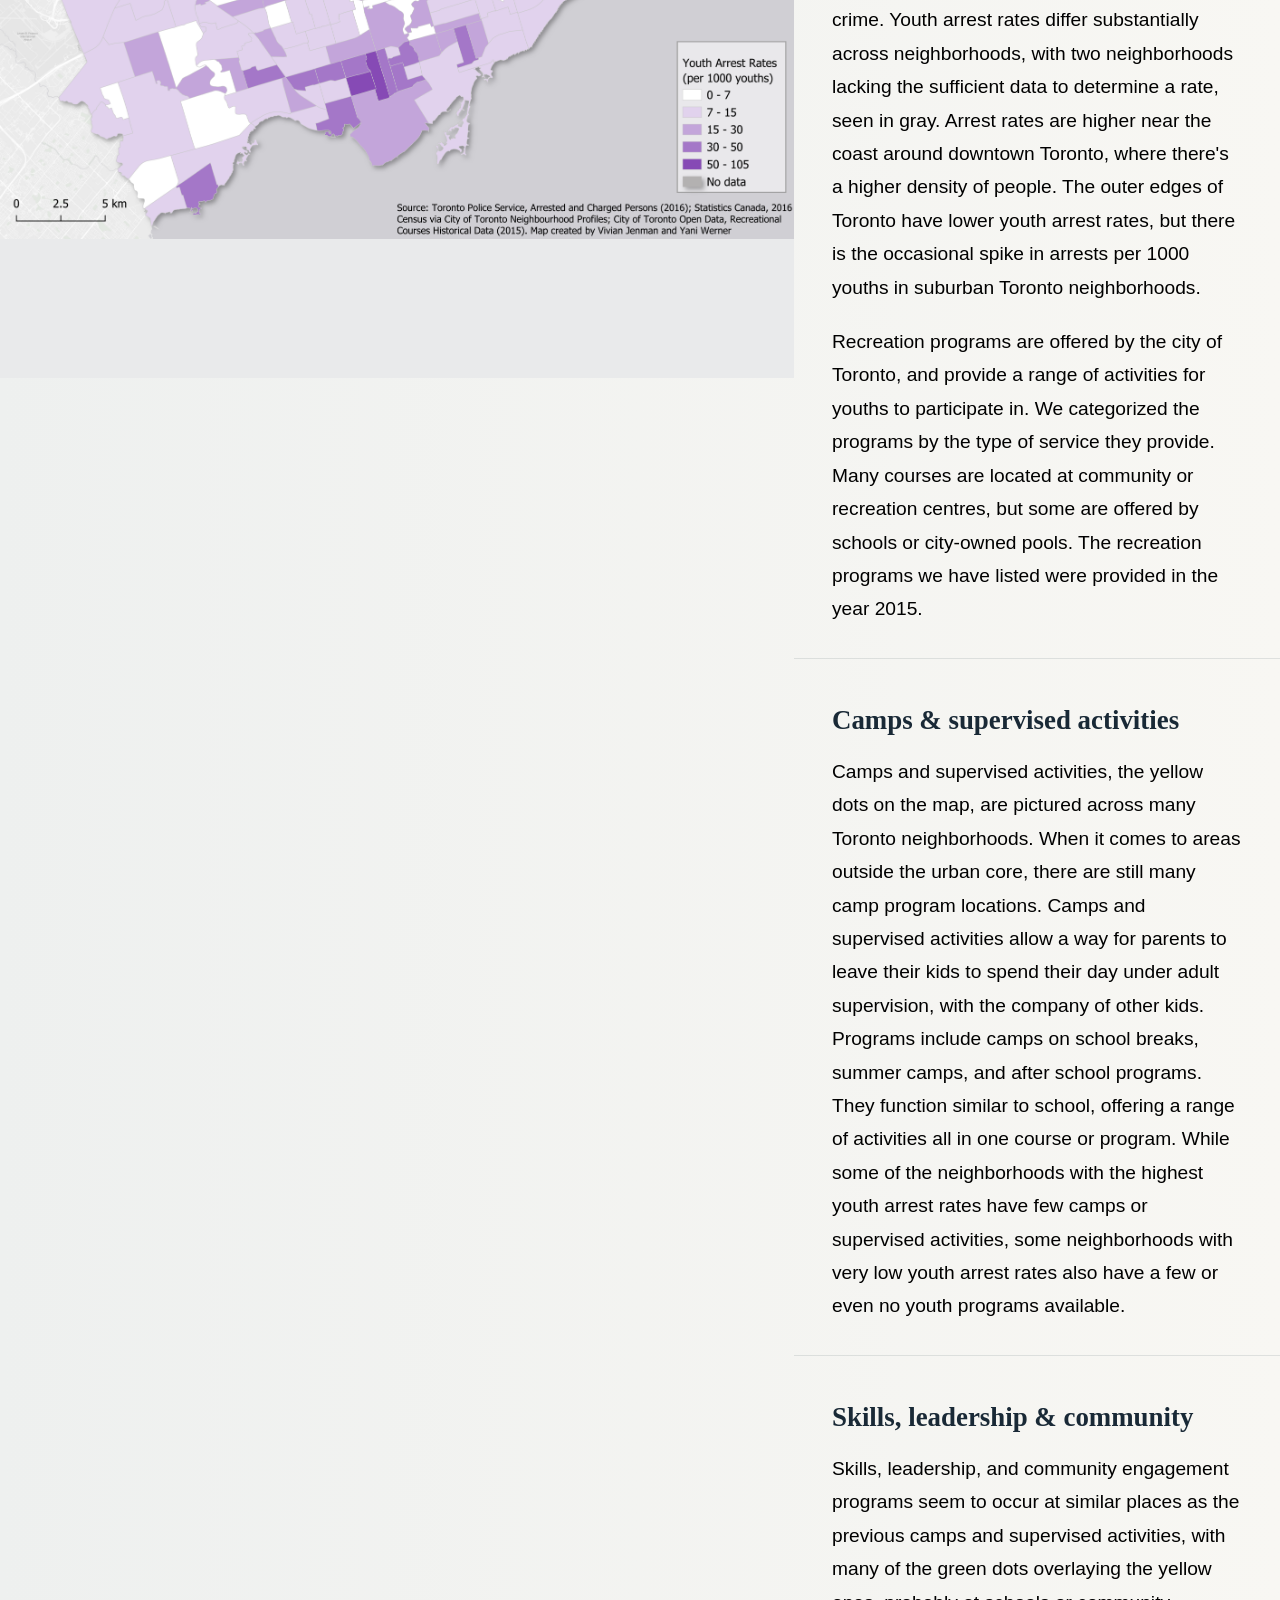
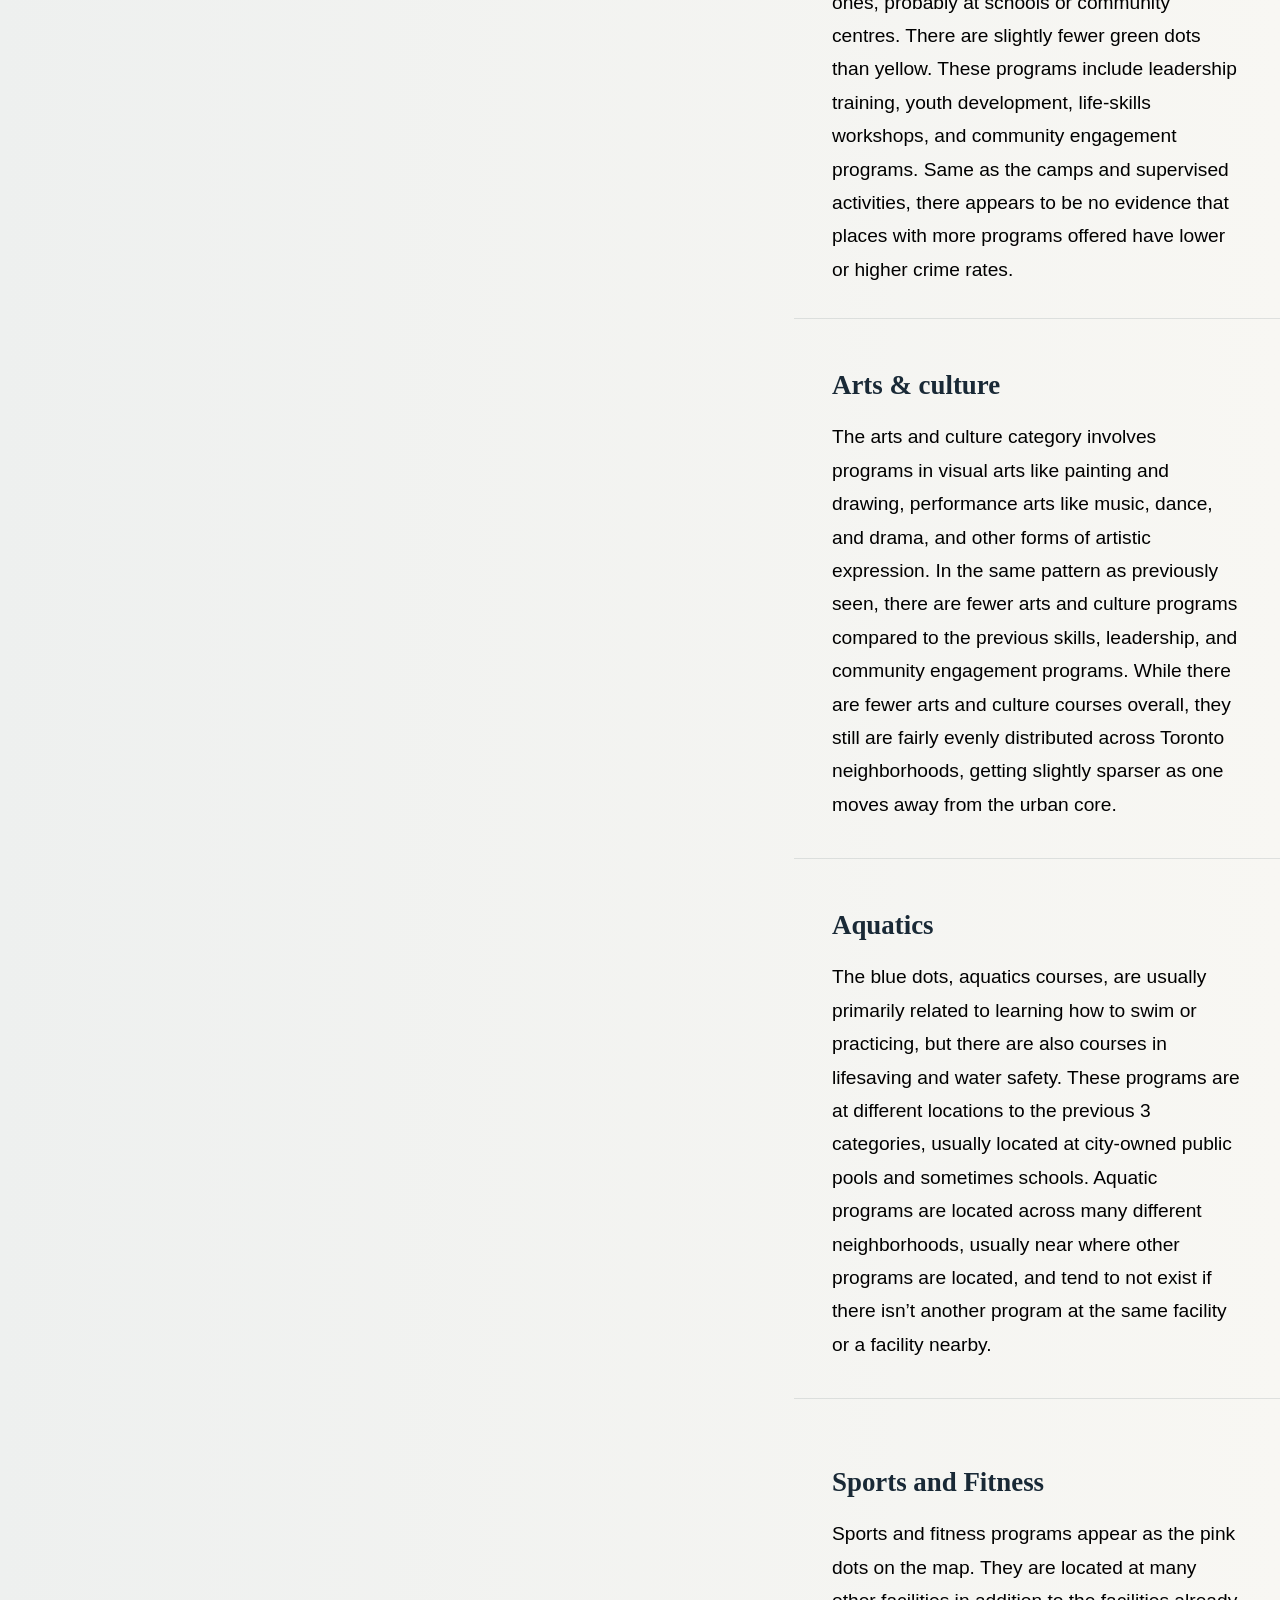
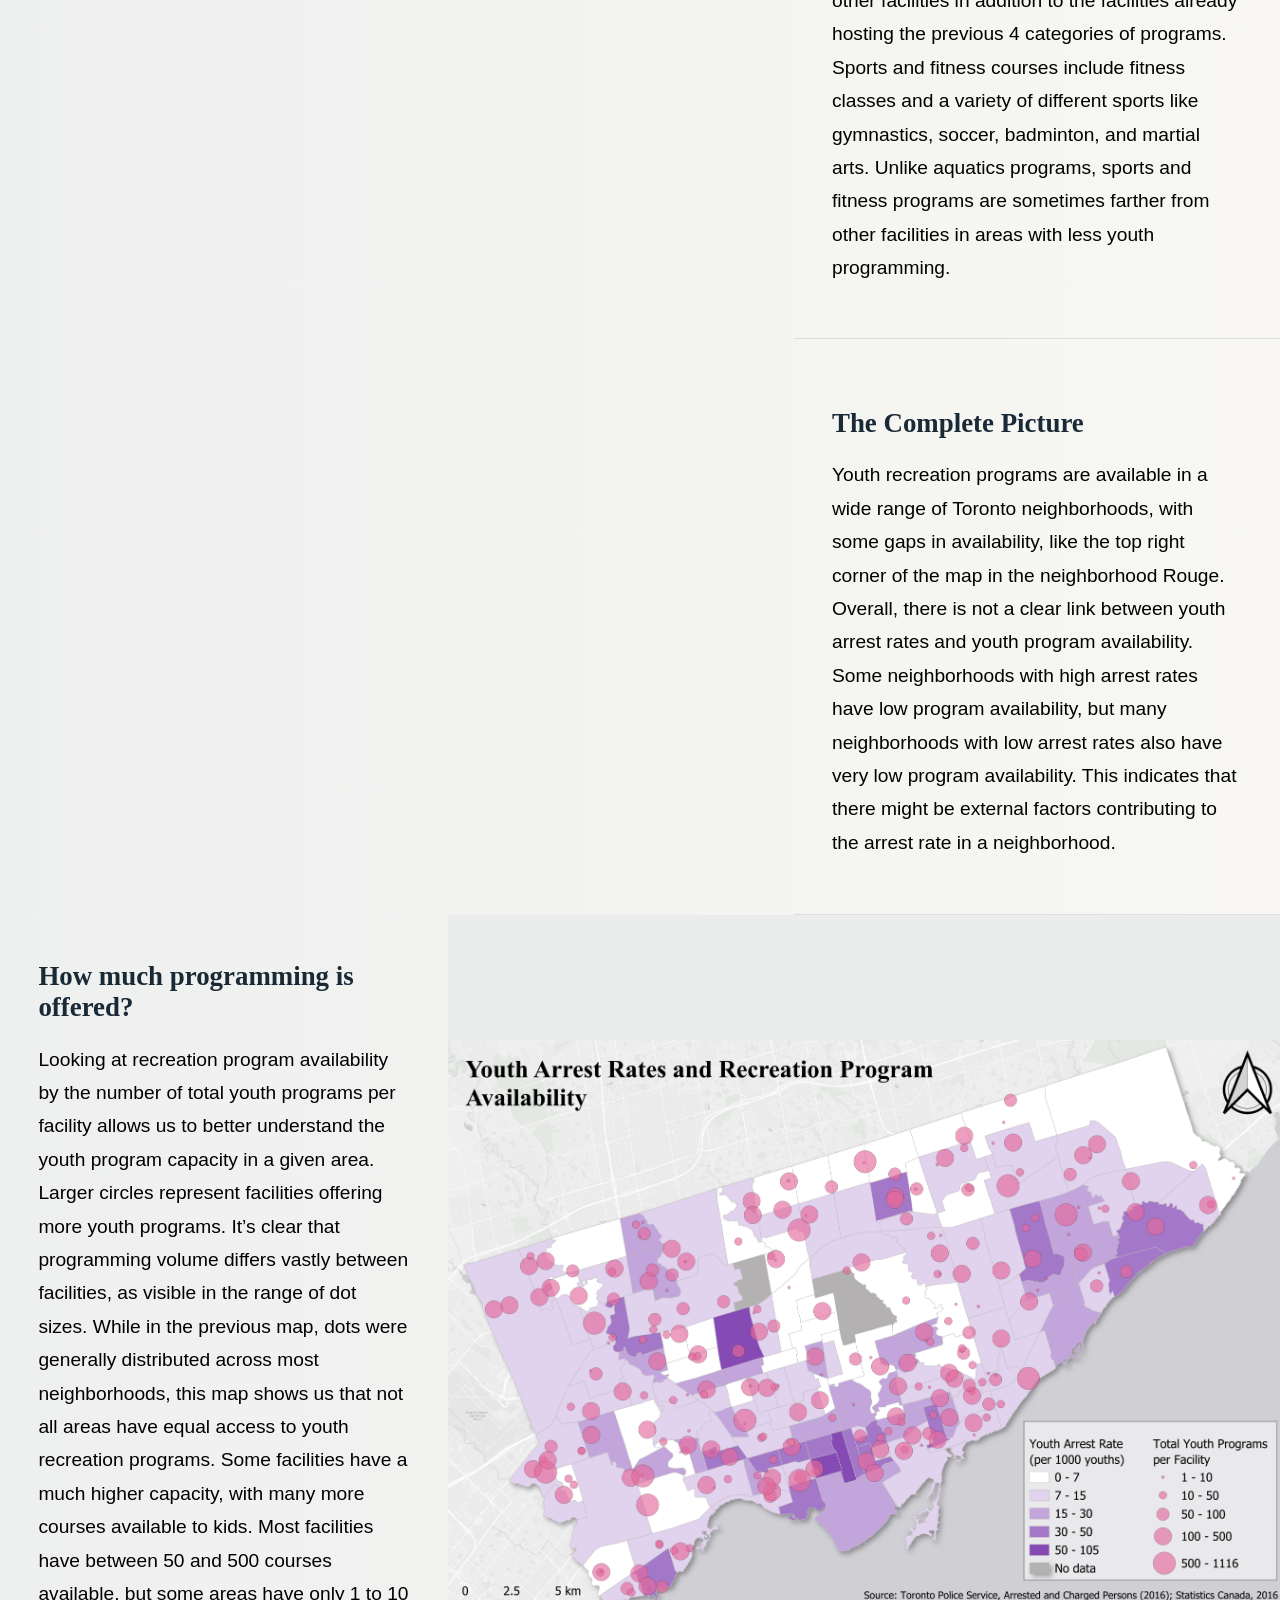
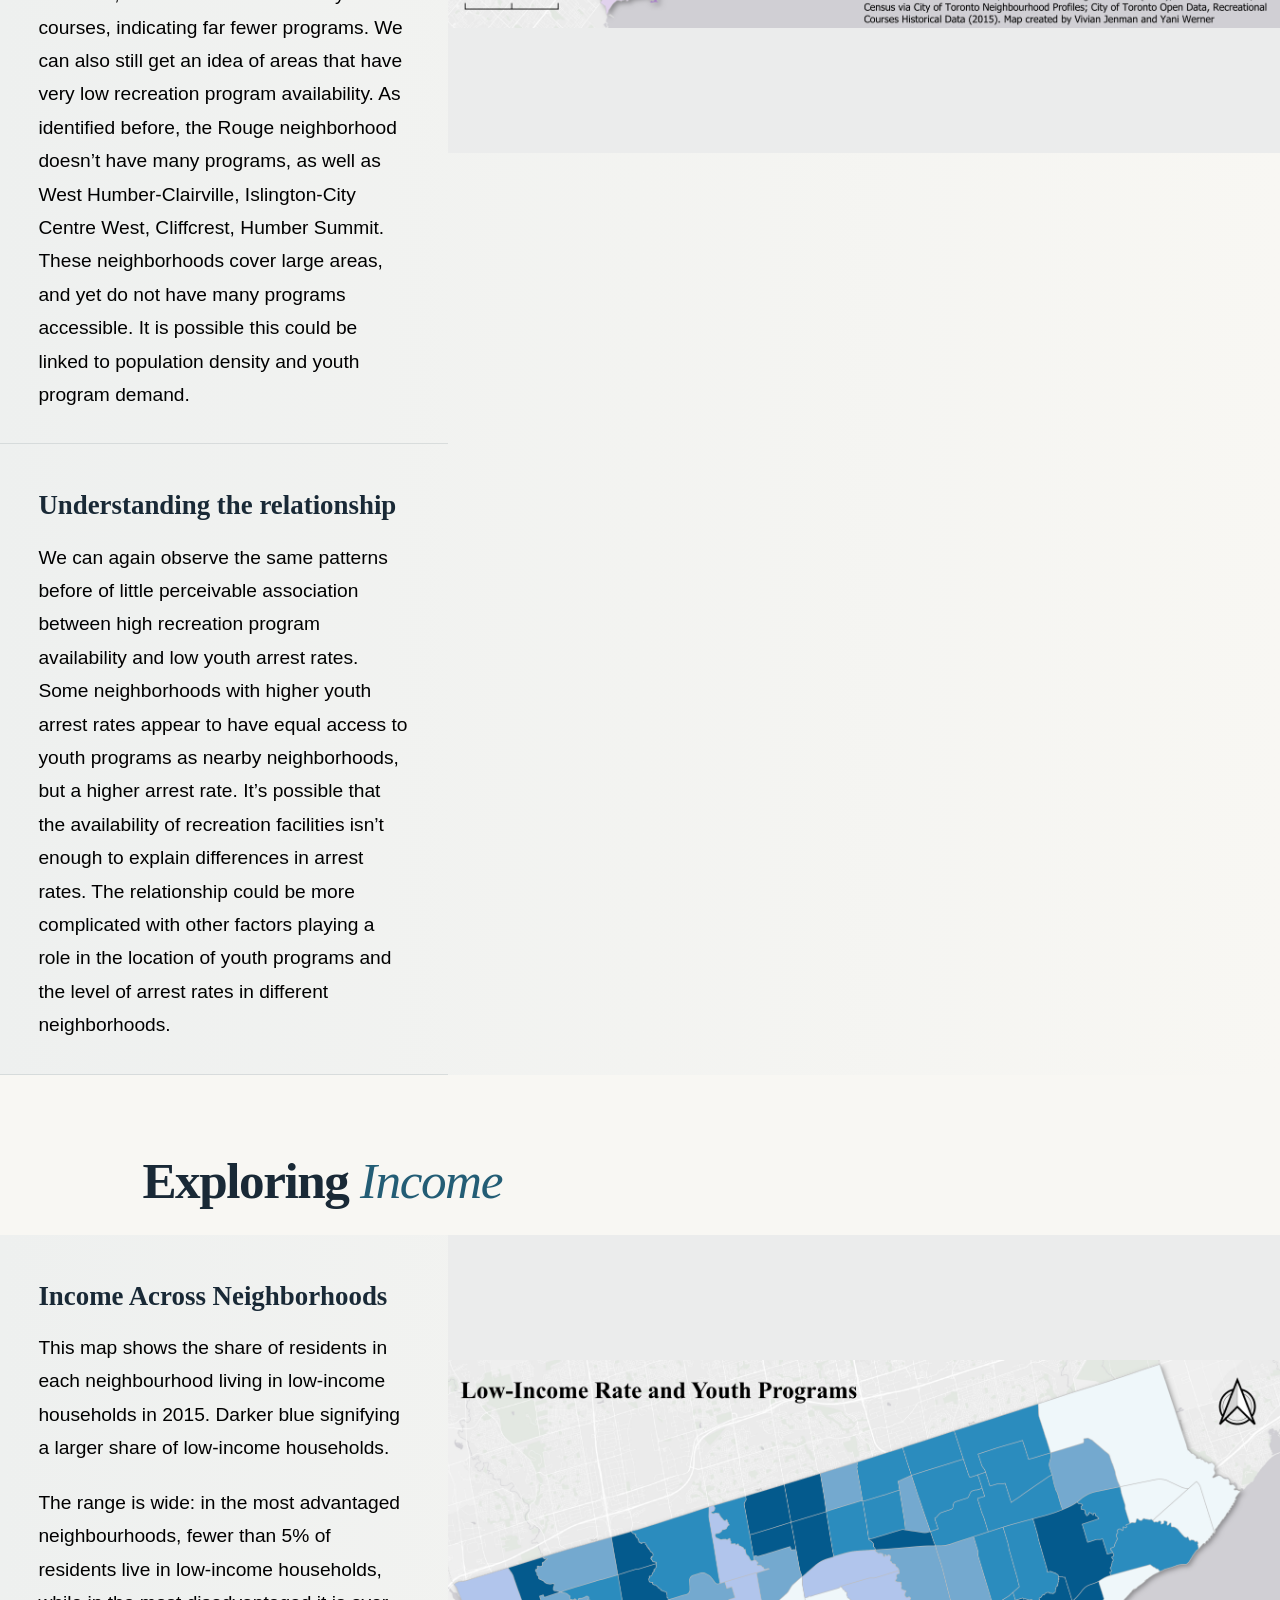
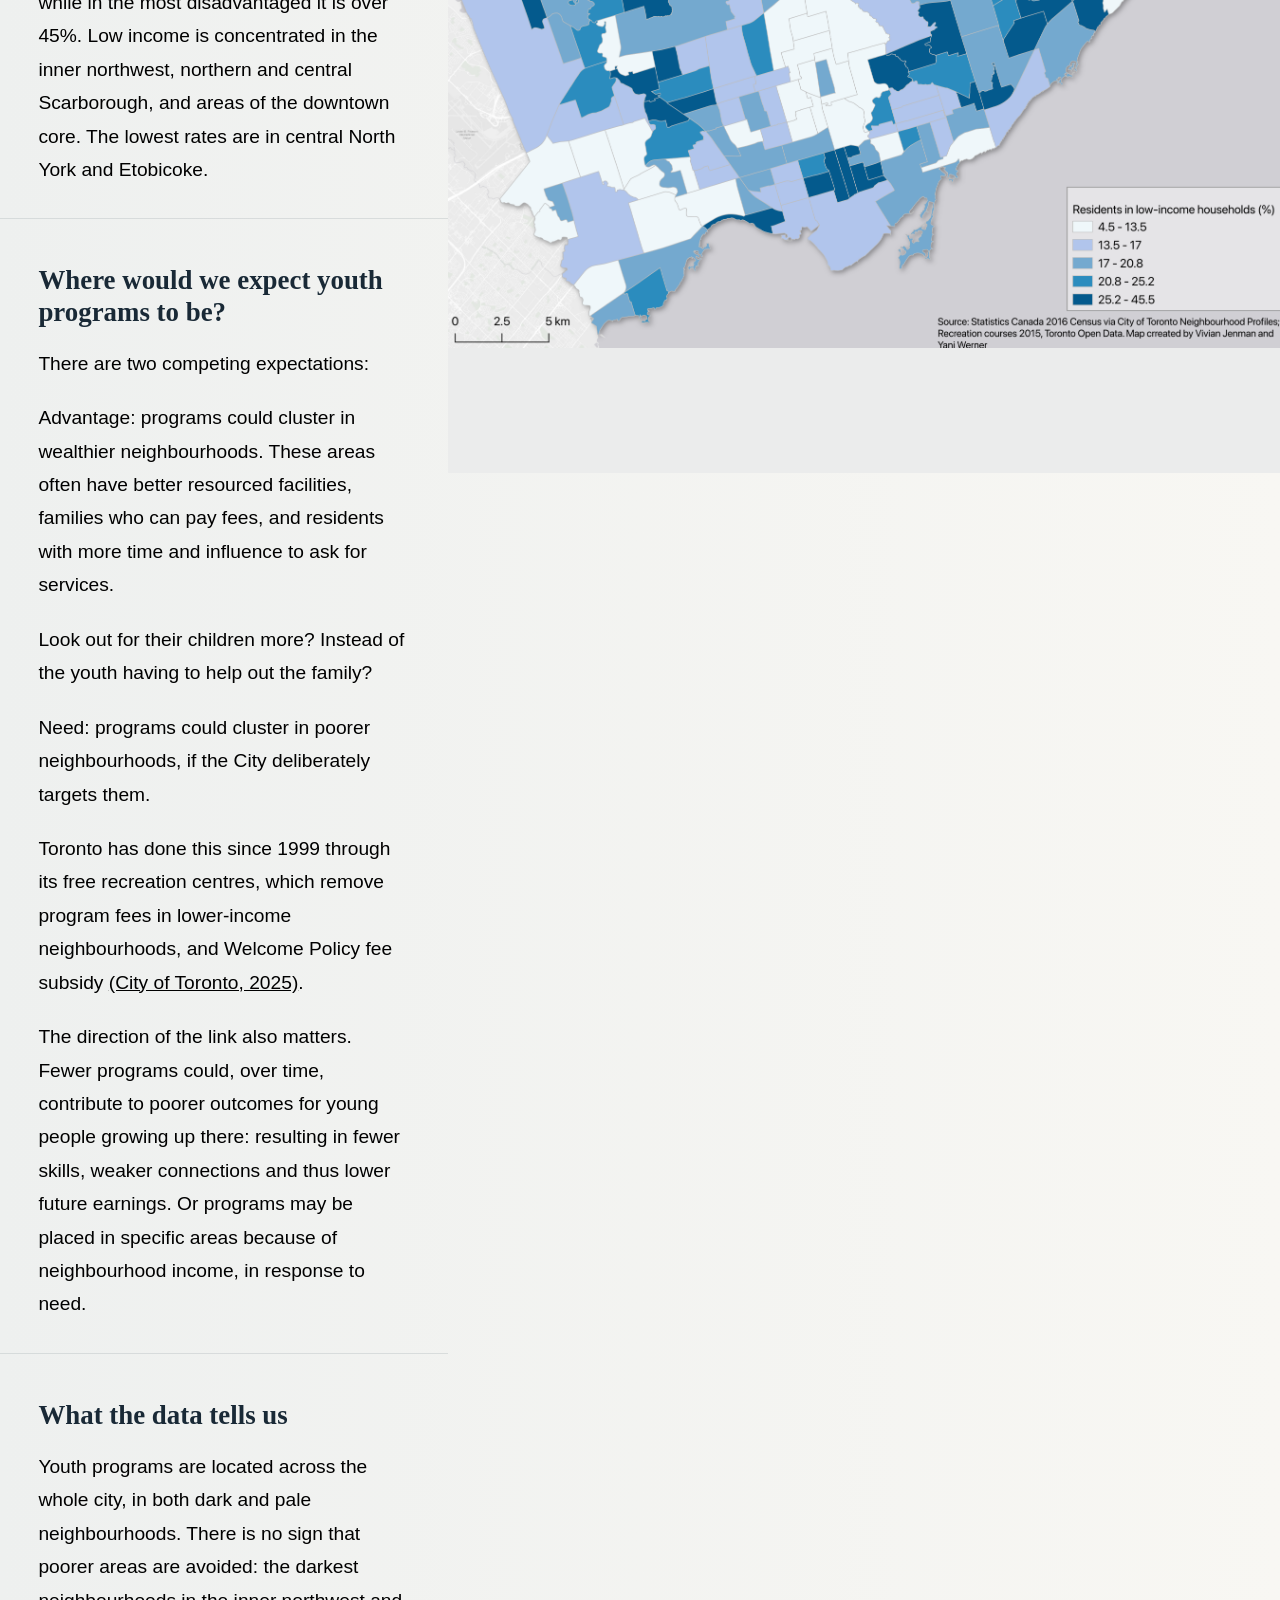
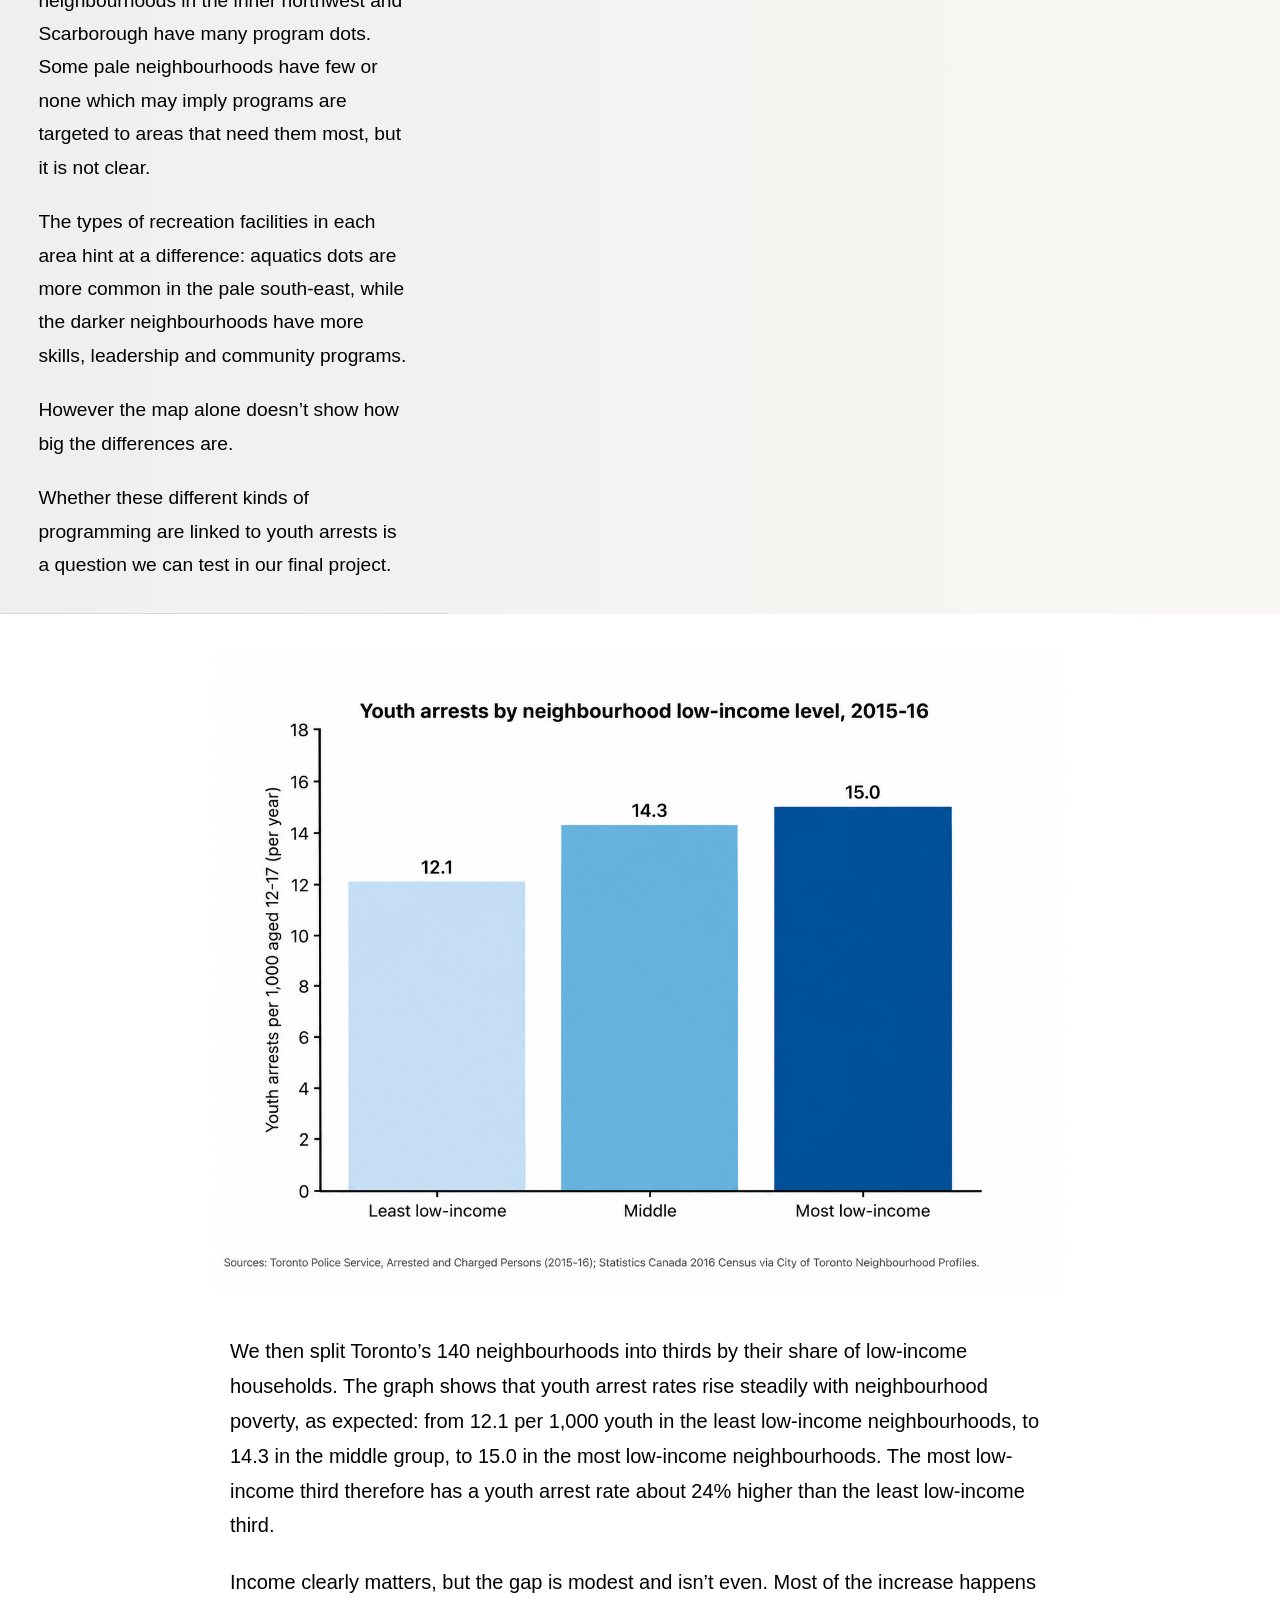
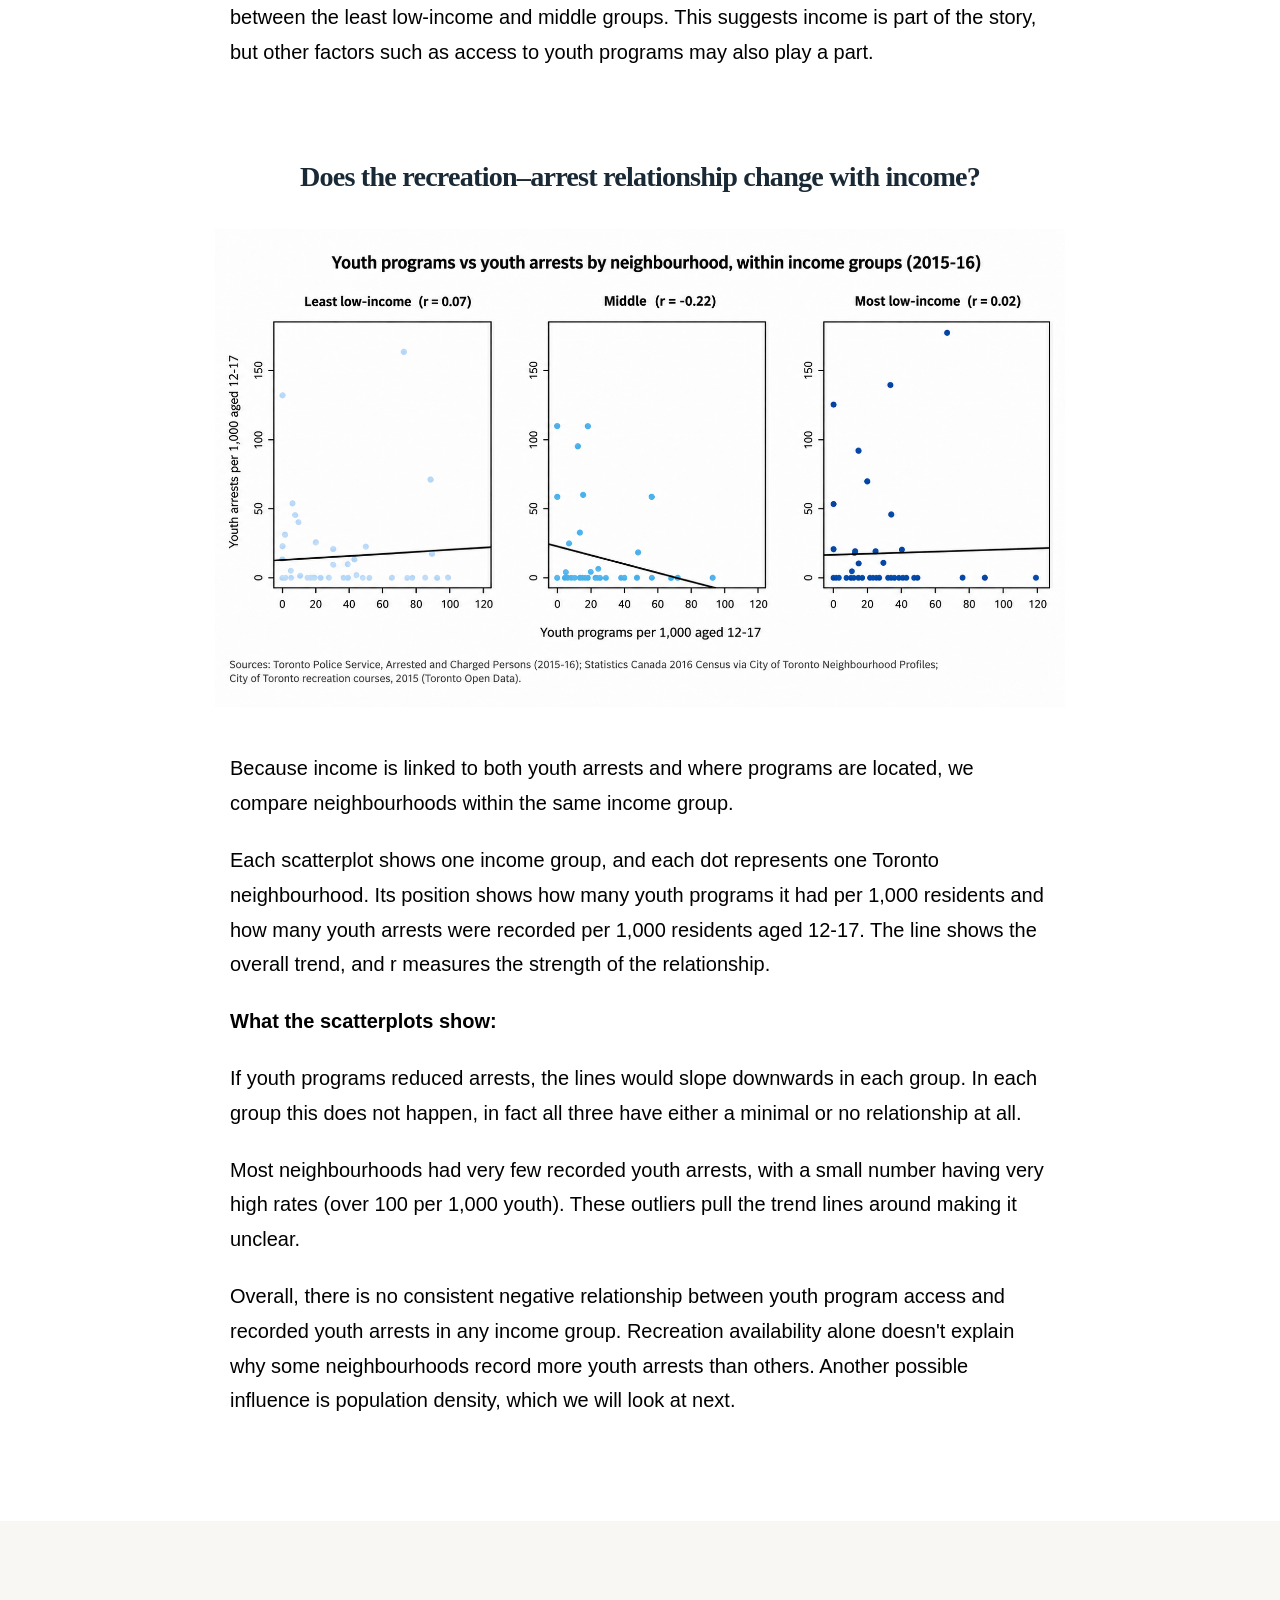
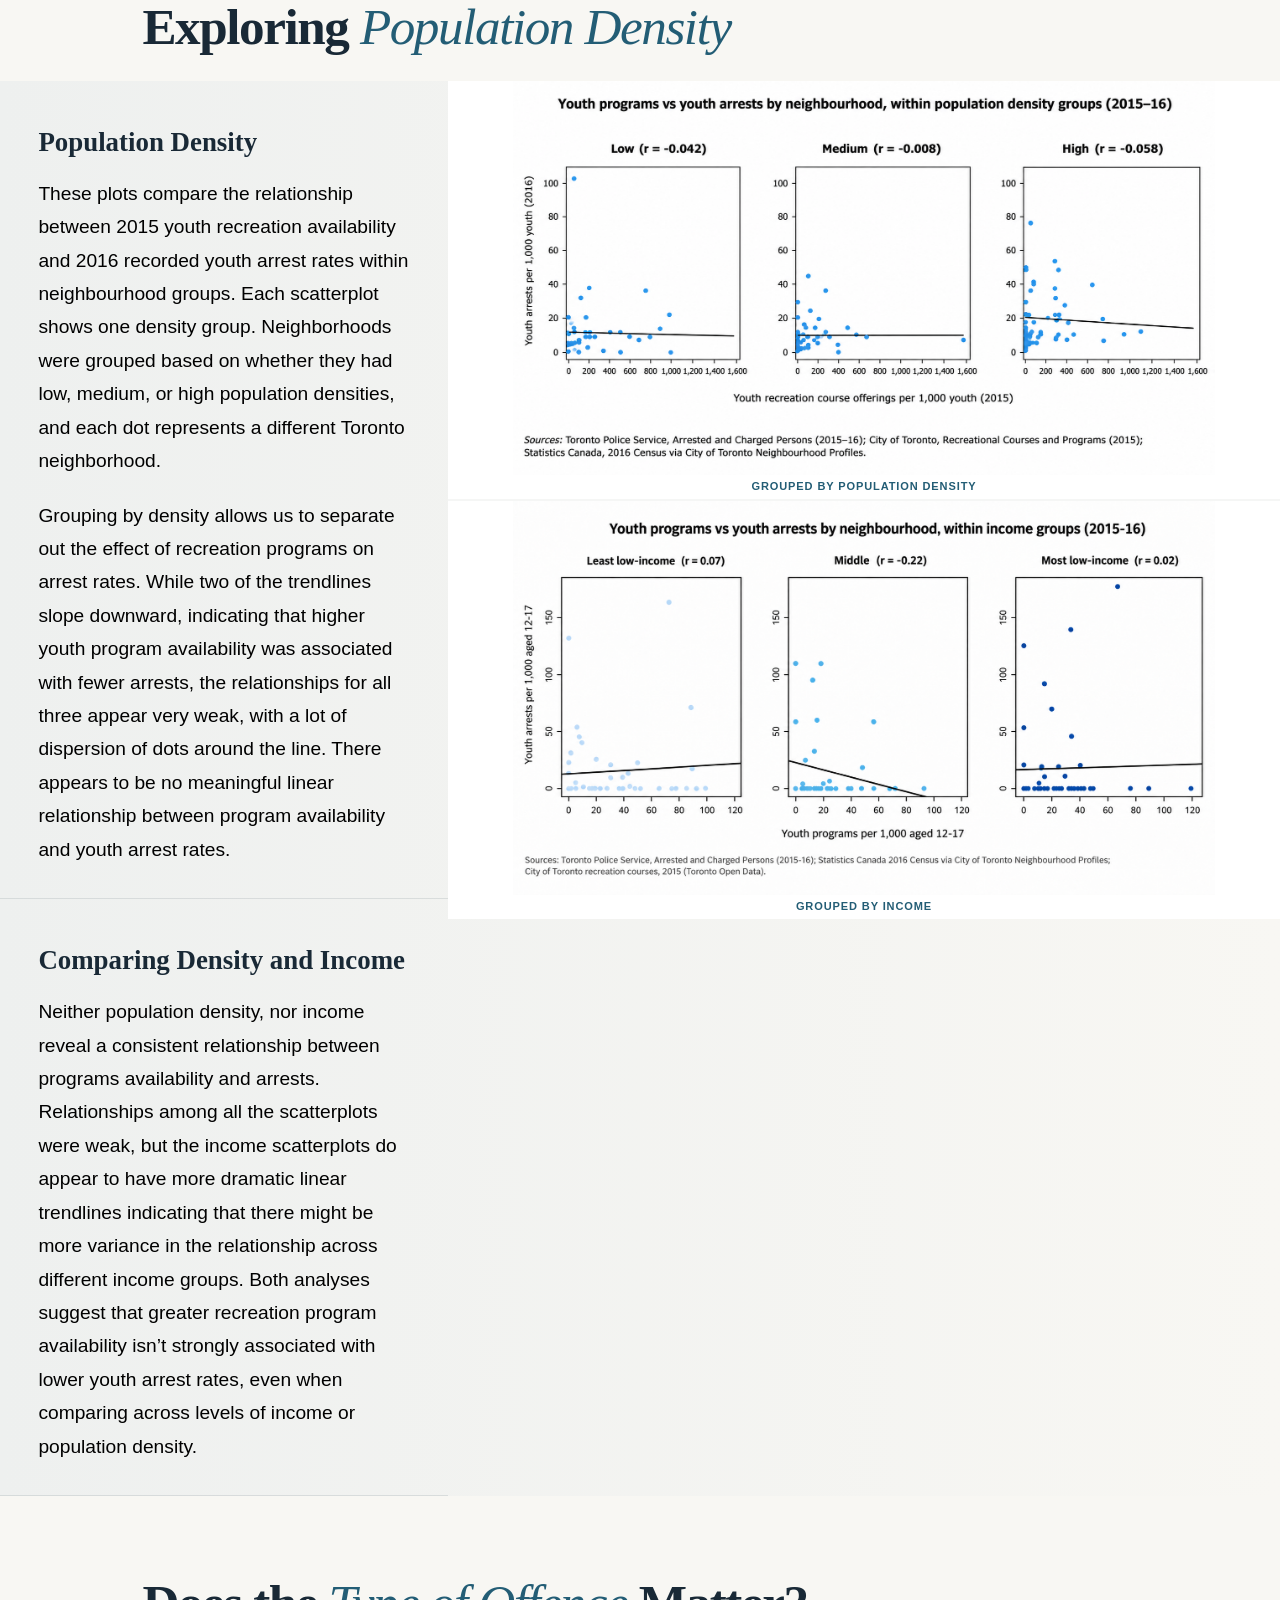
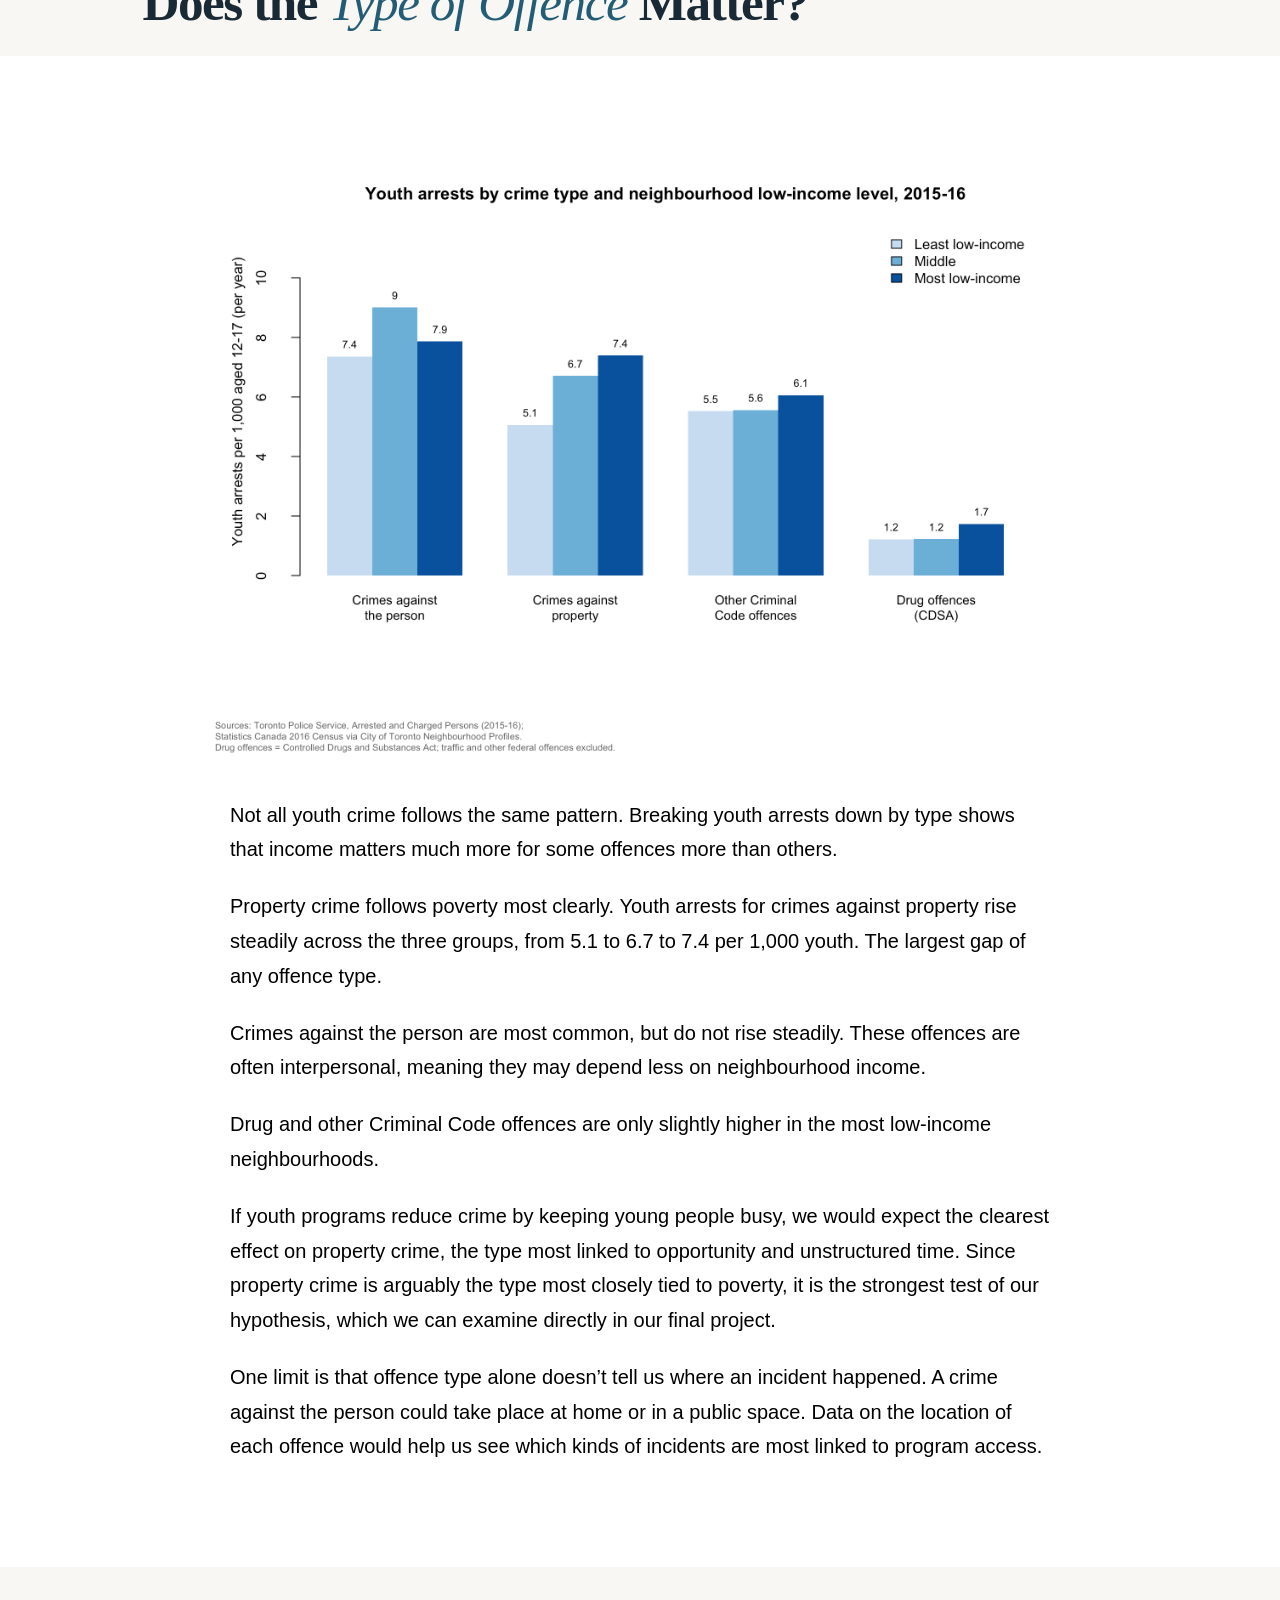
==== commit 430a1d32: "sm3" ====
--- a/storymap/index.html
+++ b/storymap/index.html
@@ -86,15 +86,15 @@
     <section class="inline-graphic" id="income-bars"><figure><img src="storymapelements/bluechart.png" alt="Bar chart showing youth arrest rates of 12.1, 14.3, and 15 per 1,000 across low-income prevalence groups" /></figure><div class="inline-graphic__prose"><p>We then split Toronto’s 140 neighbourhoods into thirds by their share of low-income households. The graph shows that youth arrest rates rise steadily with neighbourhood poverty, as expected: from 12.1 per 1,000 youth in the least low-income neighbourhoods, to 14.3 in the middle group, to 15.0 in the most low-income neighbourhoods. The most low-income third therefore has a youth arrest rate about 24% higher than the least low-income third.</p><p>Income clearly matters, but the gap is modest and isn’t even. Most of the increase happens between the least low-income and middle groups. This suggests income is part of the story, but other factors such as access to youth programs may also play a part.</p></div></section>
 
     <!-- INCOME SCATTER AS NORMAL FLOW -->
-    <section class="inline-graphic" id="income-scatter"><div class="inline-graphic__heading"><span class="eyebrow">Chart / Within income groups</span><h2>Does the recreation–arrest relationship change with income?</h2></div><figure><img src="storymapelements/incomescatterplots2.png" alt="Three scatterplots comparing youth programs and youth arrests across low-income prevalence categories" /></figure><div class="inline-graphic__prose"><p>Because income is linked to both youth arrests and where programs are located, we compare neighbourhoods within the same income group.</p><p>Each scatterplot shows one income group, and each dot represents one Toronto neighbourhood. Its position shows how many youth programs it had per 1,000 residents and how many youth arrests were recorded per 1,000 residents aged 12-17. The line shows the overall trend, and r measures the strength of the relationship.</p><p><strong>What the scatterplots show:</strong></p><p>If youth programs reduced arrests, the lines would slope downwards in each group. In each group this does not happen, in fact all three have either a minimal or no relationship at all.</p><p>Most neighbourhoods had very few recorded youth arrests, with a small number having very high rates (over 100 per 1,000 youth). These outliers pull the trend lines around making it unclear.</p><p>Overall, there is no consistent negative relationship between youth program access and recorded youth arrests in any income group. Recreation availability alone doesn't explain why some neighbourhoods record more youth arrests than others. Another possible influence is population density, which we will look at next.</p></div></section>
+    <section class="inline-graphic" id="income-scatter"><div class="inline-graphic__heading"><span class="eyebrow">Chart / Within income groups</span><h2>Does the recreation–arrest relationship change with income?</h2></div><figure><img src="storymapelements/incomescatter.png" alt="Three scatterplots comparing youth programs and youth arrests across low-income prevalence categories" /></figure><div class="inline-graphic__prose"><p>Because income is linked to both youth arrests and where programs are located, we compare neighbourhoods within the same income group.</p><p>Each scatterplot shows one income group, and each dot represents one Toronto neighbourhood. Its position shows how many youth programs it had per 1,000 residents and how many youth arrests were recorded per 1,000 residents aged 12-17. The line shows the overall trend, and r measures the strength of the relationship.</p><p><strong>What the scatterplots show:</strong></p><p>If youth programs reduced arrests, the lines would slope downwards in each group. In each group this does not happen, in fact all three have either a minimal or no relationship at all.</p><p>Most neighbourhoods had very few recorded youth arrests, with a small number having very high rates (over 100 per 1,000 youth). These outliers pull the trend lines around making it unclear.</p><p>Overall, there is no consistent negative relationship between youth program access and recorded youth arrests in any income group. Recreation availability alone doesn't explain why some neighbourhoods record more youth arrests than others. Another possible influence is population density, which we will look at next.</p></div></section>
 
     <!-- COMPARISON: two graphics stacked on sticky right, text scrolls left -->
     <section class="chapter-heading" id="density"><p class="eyebrow">04 / Another possible explanation</p><h2>Exploring <em>Population Density</em></h2></section>
     <section class="scrolly scrolly--visual-right scrolly--stacked" aria-label="Income and density scatterplot comparison">
       <div class="scrolly-visual">
         <div class="sticky-figure stacked-figures">
-          <figure><img src="storymapelements/densityscatterplots2.png" alt="Scatterplots of recreation availability and youth arrests grouped by population density" /><figcaption>Grouped by population density</figcaption></figure>
-          <figure><img src="storymapelements/incomescatterplots2.png" alt="Scatterplots of recreation availability and youth arrests grouped by income" /><figcaption>Grouped by income</figcaption></figure>
+          <figure><img src="storymapelements/densityscatter.png" alt="Scatterplots of recreation availability and youth arrests grouped by population density" /><figcaption>Grouped by population density</figcaption></figure>
+          <figure><img src="storymapelements/incomescatter.png" alt="Scatterplots of recreation availability and youth arrests grouped by income" /><figcaption>Grouped by income</figcaption></figure>
         </div>
       </div>
       <div class="scrolly-narrative">
